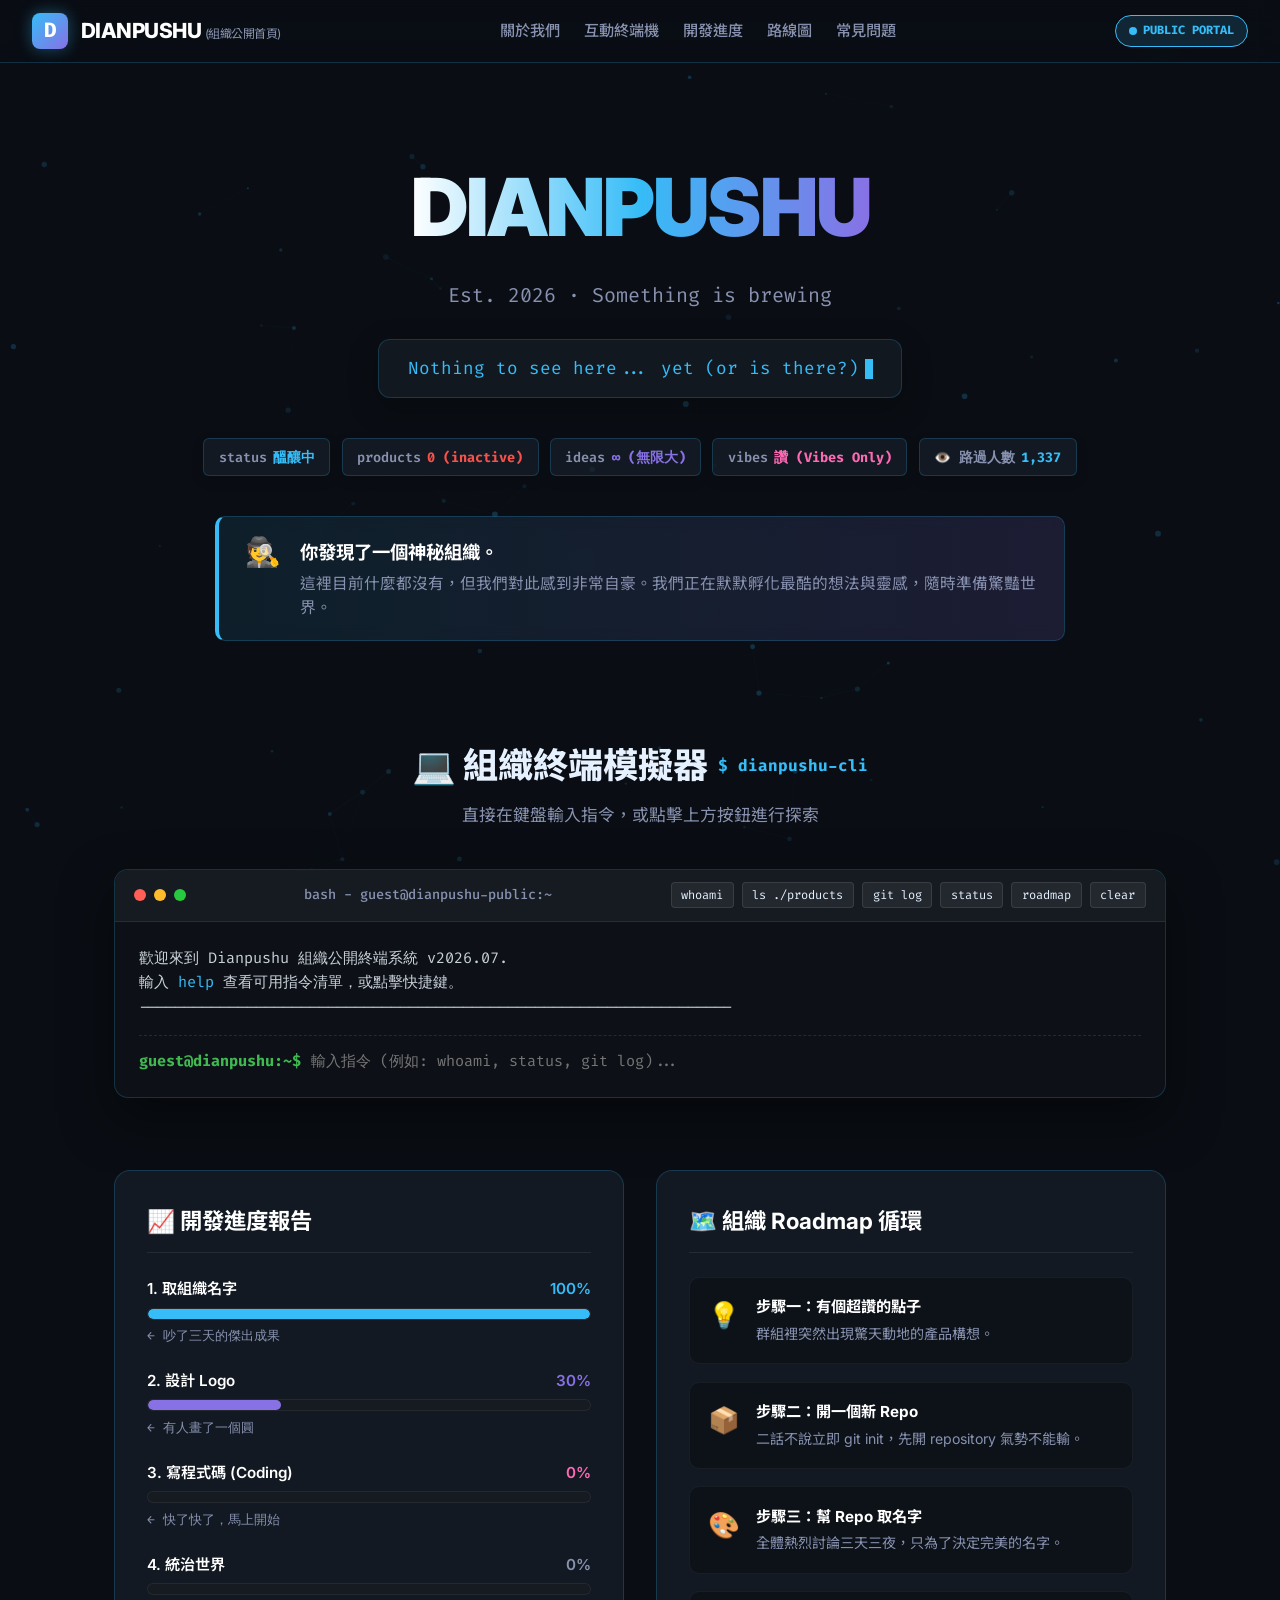
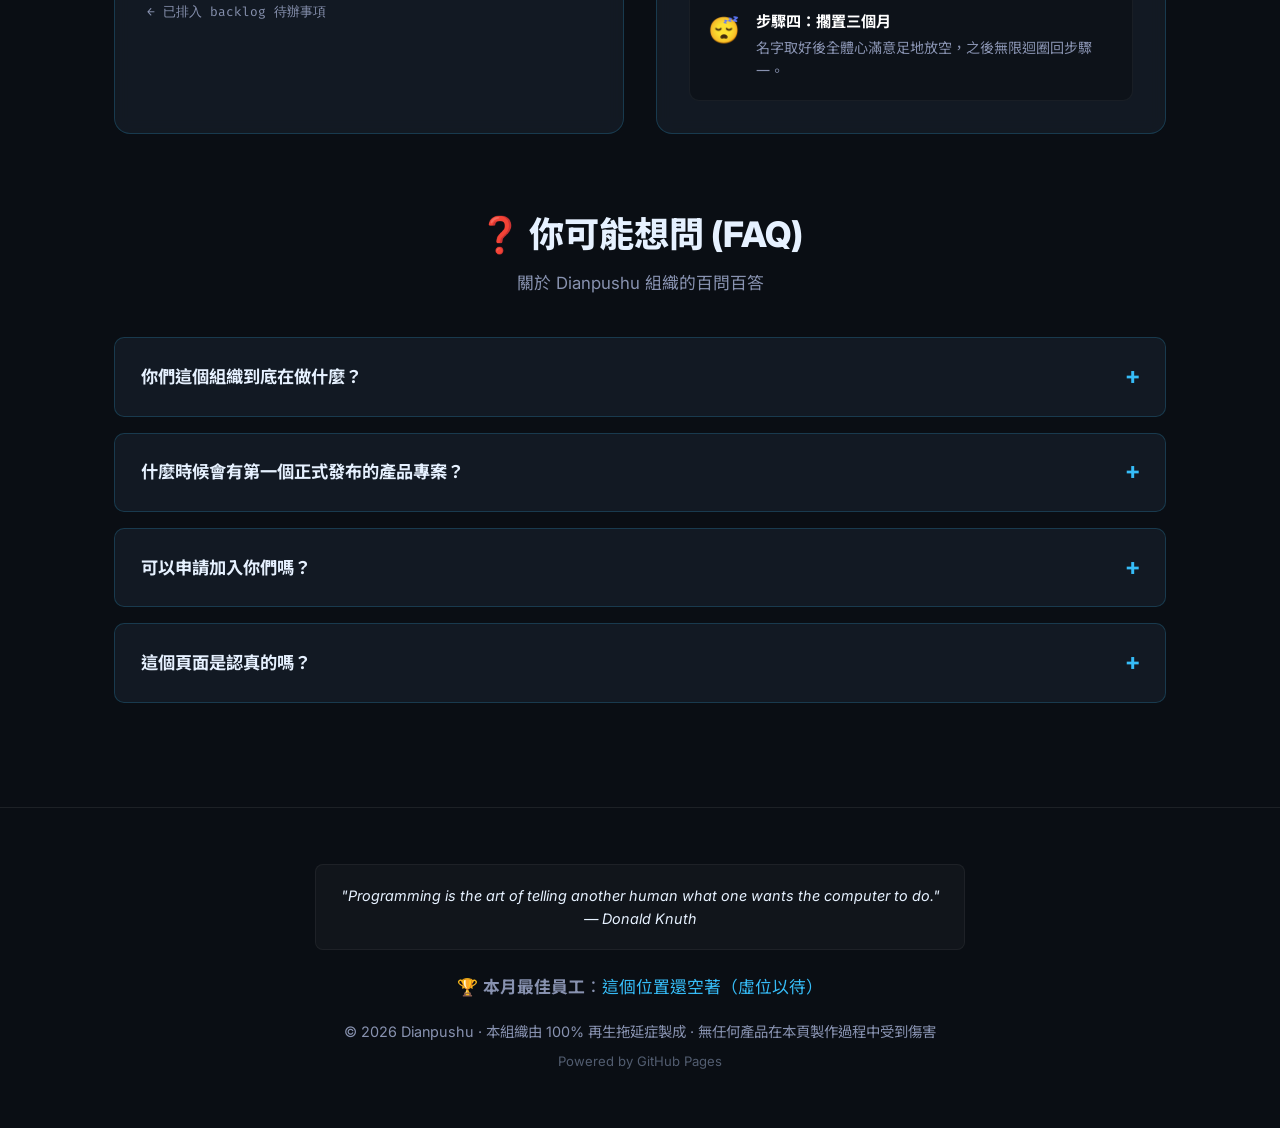
==== index.html @ e2313992 "feat: create Dianpushu organization clean public portal (Dianpushu.github.io)" ====
<!DOCTYPE html>
<html lang="zh-Hant">
<head>
  <meta charset="UTF-8">
  <meta name="viewport" content="width=device-width, initial-scale=1.0">
  <title>Dianpushu | 組織公開首頁</title>
  <link rel="preconnect" href="https://fonts.googleapis.com">
  <link rel="preconnect" href="https://fonts.gstatic.com" crossorigin>
  <link href="https://fonts.googleapis.com/css2?family=Fira+Code:wght@400;500;600;700&family=Inter:wght@300;400;600;700;800&family=Noto+Sans+TC:wght@400;500;700;900&display=swap" rel="stylesheet">
  <style>
    :root {
      --bg-primary: #0a0e14;
      --bg-secondary: #121820;
      --bg-card: rgba(22, 30, 41, 0.75);
      --bg-card-hover: rgba(30, 42, 58, 0.9);
      --border-color: rgba(54, 188, 247, 0.2);
      --border-glow: rgba(54, 188, 247, 0.6);
      --text-main: #e6f1ff;
      --text-muted: #8892b0;
      --accent-cyan: #36BCF7;
      --accent-blue: #58A6FF;
      --accent-purple: #8871e5;
      --accent-pink: #ff69b4;
      --accent-green: #3fb950;
      --accent-yellow: #d29922;
      --accent-red: #f85149;
      --font-sans: 'Inter', 'Noto Sans TC', -apple-system, BlinkMacSystemFont, sans-serif;
      --font-mono: 'Fira Code', monospace;
      --transition: all 0.3s cubic-bezier(0.4, 0, 0.2, 1);
    }

    * {
      box-sizing: border-box;
      margin: 0;
      padding: 0;
    }

    body {
      background-color: var(--bg-primary);
      color: var(--text-main);
      font-family: var(--font-sans);
      line-height: 1.6;
      overflow-x: hidden;
      min-height: 100vh;
      position: relative;
    }

    /* Background Canvas */
    #canvas-bg {
      position: fixed;
      top: 0;
      left: 0;
      width: 100vw;
      height: 100vh;
      z-index: 0;
      pointer-events: none;
      opacity: 0.35;
    }

    /* Top Bar / Navbar */
    .top-bar {
      position: sticky;
      top: 0;
      z-index: 100;
      background: rgba(10, 14, 20, 0.85);
      backdrop-filter: blur(12px);
      border-bottom: 1px solid var(--border-color);
      padding: 0.8rem 2rem;
      display: flex;
      justify-content: space-between;
      align-items: center;
      transition: var(--transition);
    }

    .brand {
      display: flex;
      align-items: center;
      gap: 0.8rem;
      font-weight: 800;
      font-size: 1.3rem;
      letter-spacing: -0.5px;
      color: #fff;
      text-decoration: none;
    }

    .brand-icon {
      width: 36px;
      height: 36px;
      background: linear-gradient(135deg, var(--accent-cyan), var(--accent-purple));
      border-radius: 8px;
      display: flex;
      align-items: center;
      justify-content: center;
      font-family: var(--font-mono);
      font-weight: 700;
      color: #fff;
      box-shadow: 0 0 15px rgba(54, 188, 247, 0.4);
      transition: var(--transition);
    }

    .nav-links {
      display: flex;
      gap: 1.5rem;
      align-items: center;
    }

    .nav-links a {
      color: var(--text-muted);
      text-decoration: none;
      font-size: 0.95rem;
      font-weight: 500;
      transition: var(--transition);
    }

    .nav-links a:hover {
      color: var(--accent-cyan);
    }

    .status-pill {
      padding: 0.35rem 0.8rem;
      border-radius: 999px;
      font-size: 0.75rem;
      font-family: var(--font-mono);
      font-weight: 700;
      background: rgba(54, 188, 247, 0.15);
      color: var(--accent-cyan);
      border: 1px solid var(--accent-cyan);
      display: flex;
      align-items: center;
      gap: 0.4rem;
    }

    .status-dot {
      width: 8px;
      height: 8px;
      background-color: var(--accent-cyan);
      border-radius: 50%;
      animation: pulse-dot 1.5s infinite;
    }

    @keyframes pulse-dot {
      0%, 100% { opacity: 1; transform: scale(1); }
      50% { opacity: 0.4; transform: scale(1.3); }
    }

    /* Main Container */
    .container {
      max-width: 1100px;
      margin: 0 auto;
      padding: 2rem 1.5rem;
      position: relative;
      z-index: 1;
    }

    /* Hero Section */
    .hero {
      text-align: center;
      padding: 3rem 1rem 2.5rem;
      position: relative;
    }

    .hero-banner-title {
      font-size: clamp(2.8rem, 7vw, 5rem);
      font-weight: 900;
      letter-spacing: -2px;
      background: linear-gradient(to right, #ffffff, var(--accent-cyan), var(--accent-purple));
      -webkit-background-clip: text;
      -webkit-text-fill-color: transparent;
      margin-bottom: 0.5rem;
      display: inline-block;
      text-transform: uppercase;
    }

    .hero-subtitle {
      font-size: 1.25rem;
      color: var(--text-muted);
      margin-bottom: 1.8rem;
      font-family: var(--font-mono);
    }

    .typing-box {
      display: inline-flex;
      align-items: center;
      background: var(--bg-secondary);
      border: 1px solid var(--border-color);
      padding: 0.9rem 1.8rem;
      border-radius: 12px;
      font-family: var(--font-mono);
      font-size: 1.1rem;
      color: var(--accent-cyan);
      margin-bottom: 2.5rem;
      box-shadow: 0 10px 30px rgba(0, 0, 0, 0.3);
      min-height: 54px;
    }

    .cursor {
      display: inline-block;
      width: 8px;
      height: 20px;
      background-color: var(--accent-cyan);
      margin-left: 6px;
      animation: blink 1s infinite;
    }

    @keyframes blink {
      0%, 49% { opacity: 1; }
      50%, 100% { opacity: 0; }
    }

    /* Badges Bar */
    .badges-bar {
      display: flex;
      flex-wrap: wrap;
      justify-content: center;
      gap: 0.7rem;
      margin-bottom: 2.5rem;
    }

    .badge {
      display: inline-flex;
      align-items: center;
      gap: 0.4rem;
      padding: 0.45rem 0.9rem;
      border-radius: 6px;
      font-family: var(--font-mono);
      font-size: 0.85rem;
      font-weight: 600;
      background: var(--bg-card);
      border: 1px solid var(--border-color);
      color: var(--text-main);
      box-shadow: 0 4px 12px rgba(0, 0, 0, 0.2);
      transition: var(--transition);
      cursor: default;
    }

    .badge:hover {
      transform: translateY(-2px);
      border-color: var(--border-glow);
    }

    .badge-label {
      color: var(--text-muted);
    }

    .badge-value {
      font-weight: 700;
    }

    .badge-blue .badge-value { color: var(--accent-cyan); }
    .badge-purple .badge-value { color: var(--accent-purple); }
    .badge-pink .badge-value { color: var(--accent-pink); }
    .badge-red .badge-value { color: var(--accent-red); }

    /* Notice Banner */
    .notice-banner {
      background: linear-gradient(90deg, rgba(54, 188, 247, 0.1), rgba(136, 113, 229, 0.15));
      border: 1px solid var(--border-color);
      border-left: 4px solid var(--accent-cyan);
      border-radius: 10px;
      padding: 1.3rem 1.6rem;
      margin: 0 auto 3.5rem;
      max-width: 850px;
      text-align: left;
      display: flex;
      align-items: flex-start;
      gap: 1.2rem;
      backdrop-filter: blur(8px);
    }

    .notice-icon {
      font-size: 1.8rem;
      line-height: 1;
    }

    /* Interactive Terminal Section */
    .terminal-section {
      margin-bottom: 4.5rem;
    }

    .terminal-container {
      background: #0d1117;
      border: 1px solid var(--border-color);
      border-radius: 14px;
      overflow: hidden;
      box-shadow: 0 20px 50px rgba(0, 0, 0, 0.5);
    }

    .terminal-header {
      background: #161b22;
      padding: 0.8rem 1.2rem;
      display: flex;
      align-items: center;
      justify-content: space-between;
      border-bottom: 1px solid rgba(255, 255, 255, 0.08);
    }

    .terminal-dots {
      display: flex;
      gap: 8px;
    }

    .dot {
      width: 12px;
      height: 12px;
      border-radius: 50%;
    }

    .dot-red { background-color: #ff5f56; }
    .dot-yellow { background-color: #ffbd2e; }
    .dot-green { background-color: #27c93f; }

    .terminal-title {
      font-family: var(--font-mono);
      font-size: 0.85rem;
      color: var(--text-muted);
      font-weight: 500;
    }

    .terminal-quick-actions {
      display: flex;
      gap: 0.5rem;
      flex-wrap: wrap;
    }

    .cmd-btn {
      background: rgba(255, 255, 255, 0.06);
      border: 1px solid rgba(255, 255, 255, 0.1);
      color: var(--text-main);
      padding: 0.25rem 0.6rem;
      border-radius: 4px;
      font-family: var(--font-mono);
      font-size: 0.75rem;
      cursor: pointer;
      transition: var(--transition);
    }

    .cmd-btn:hover {
      background: var(--accent-cyan);
      color: #000;
      border-color: var(--accent-cyan);
    }

    .terminal-body {
      padding: 1.5rem;
      font-family: var(--font-mono);
      font-size: 0.95rem;
      max-height: 420px;
      overflow-y: auto;
      color: #c9d1d9;
    }

    .terminal-output {
      margin-bottom: 1rem;
      white-space: pre-wrap;
      word-break: break-word;
    }

    .cmd-line {
      color: var(--accent-cyan);
      font-weight: 700;
      margin-top: 0.8rem;
    }

    .terminal-input-row {
      display: flex;
      align-items: center;
      gap: 0.6rem;
      margin-top: 1rem;
      padding-top: 0.8rem;
      border-top: 1px dashed rgba(255, 255, 255, 0.1);
    }

    .prompt-label {
      color: var(--accent-green);
      font-weight: 700;
      user-select: none;
    }

    #terminal-input {
      flex: 1;
      background: transparent;
      border: none;
      color: #fff;
      font-family: var(--font-mono);
      font-size: 0.95rem;
      outline: none;
    }

    /* Section Headers */
    .section-header {
      text-align: center;
      margin-bottom: 2.5rem;
    }

    .section-title {
      font-size: 2.2rem;
      font-weight: 800;
      margin-bottom: 0.5rem;
      display: flex;
      align-items: center;
      justify-content: center;
      gap: 0.6rem;
    }

    .section-desc {
      color: var(--text-muted);
      font-size: 1.05rem;
    }

    /* Progress & Roadmap Grid */
    .grid-2 {
      display: grid;
      grid-template-columns: repeat(auto-fit, minmax(420px, 1fr));
      gap: 2rem;
      margin-bottom: 4.5rem;
    }

    .card-box {
      background: var(--bg-card);
      border: 1px solid var(--border-color);
      border-radius: 16px;
      padding: 2rem;
      display: flex;
      flex-direction: column;
      backdrop-filter: blur(8px);
      transition: var(--transition);
    }

    .card-box:hover {
      border-color: var(--border-glow);
      box-shadow: 0 10px 30px rgba(0, 0, 0, 0.3);
    }

    .card-title {
      font-size: 1.4rem;
      font-weight: 700;
      margin-bottom: 1.5rem;
      display: flex;
      align-items: center;
      gap: 0.6rem;
      border-bottom: 1px solid rgba(255, 255, 255, 0.08);
      padding-bottom: 0.8rem;
      color: #fff;
    }

    /* Progress Bars */
    .progress-list {
      display: flex;
      flex-direction: column;
      gap: 1.4rem;
    }

    .progress-item {
      display: flex;
      flex-direction: column;
      gap: 0.4rem;
    }

    .progress-header {
      display: flex;
      justify-content: space-between;
      align-items: center;
      font-size: 0.95rem;
      font-weight: 600;
    }

    .progress-note {
      font-size: 0.8rem;
      color: var(--text-muted);
      font-family: var(--font-mono);
    }

    .progress-track {
      width: 100%;
      height: 12px;
      background: #161b22;
      border-radius: 6px;
      overflow: hidden;
      border: 1px solid rgba(255, 255, 255, 0.06);
    }

    .progress-fill {
      height: 100%;
      border-radius: 6px;
      transition: width 1s ease;
    }

    /* Flow Step (Roadmap) */
    .flow-list {
      display: flex;
      flex-direction: column;
      gap: 1.1rem;
    }

    .flow-step {
      display: flex;
      align-items: flex-start;
      gap: 1rem;
      background: rgba(0, 0, 0, 0.25);
      padding: 1.1rem;
      border-radius: 10px;
      border: 1px solid rgba(255, 255, 255, 0.05);
      transition: var(--transition);
    }

    .flow-step:hover {
      border-color: var(--border-glow);
      transform: translateX(6px);
    }

    .step-icon {
      font-size: 1.6rem;
      flex-shrink: 0;
    }

    .step-text {
      font-size: 0.95rem;
    }

    .step-title {
      font-weight: 700;
      color: #fff;
      margin-bottom: 0.2rem;
    }

    .step-desc {
      color: var(--text-muted);
      font-size: 0.88rem;
    }

    /* FAQ Drawer */
    .faq-container {
      display: flex;
      flex-direction: column;
      gap: 1rem;
      margin-bottom: 4.5rem;
    }

    details.faq-item {
      background: var(--bg-card);
      border: 1px solid var(--border-color);
      border-radius: 10px;
      overflow: hidden;
      transition: var(--transition);
    }

    details.faq-item[open] {
      border-color: var(--border-glow);
    }

    summary.faq-question {
      padding: 1.3rem 1.6rem;
      font-weight: 700;
      font-size: 1.08rem;
      cursor: pointer;
      display: flex;
      justify-content: space-between;
      align-items: center;
      list-style: none;
      user-select: none;
    }

    summary.faq-question::-webkit-details-marker {
      display: none;
    }

    summary.faq-question::after {
      content: '+';
      font-family: var(--font-mono);
      font-size: 1.4rem;
      color: var(--accent-cyan);
      transition: var(--transition);
    }

    details[open] summary.faq-question::after {
      content: '−';
      transform: rotate(180deg);
    }

    .faq-answer {
      padding: 0 1.6rem 1.3rem;
      color: var(--text-muted);
      font-size: 0.98rem;
      border-top: 1px solid rgba(255, 255, 255, 0.05);
      padding-top: 1.1rem;
    }

    /* Footer */
    footer {
      text-align: center;
      padding: 3.5rem 1.5rem;
      border-top: 1px solid rgba(255, 255, 255, 0.08);
      color: var(--text-muted);
      font-size: 0.9rem;
    }

    .footer-quote {
      font-style: italic;
      color: var(--text-main);
      margin-bottom: 1.5rem;
      max-width: 650px;
      margin-left: auto;
      margin-right: auto;
      background: rgba(255, 255, 255, 0.03);
      padding: 1.2rem;
      border-radius: 8px;
      border: 1px solid rgba(255, 255, 255, 0.05);
    }

    .text-cyan { color: var(--accent-cyan); }
    .text-purple { color: var(--accent-purple); }
    .text-pink { color: var(--accent-pink); }
    .text-green { color: var(--accent-green); }

    /* Responsive */
    @media (max-width: 768px) {
      .top-bar { padding: 0.8rem 1rem; }
      .nav-links { display: none; }
      .hero-banner-title { font-size: 2.5rem; }
      .grid-2 { grid-template-columns: 1fr; }
    }
  </style>
</head>
<body>

  <canvas id="canvas-bg"></canvas>

  <!-- Top Bar -->
  <nav class="top-bar">
    <a href="#" class="brand">
      <div class="brand-icon">D</div>
      <span>DIANPUSHU <small style="font-size:0.75rem; color:var(--text-muted); font-weight:400;">(組織公開首頁)</small></span>
    </a>
    <div class="nav-links">
      <a href="#whoami">關於我們</a>
      <a href="#terminal">互動終端機</a>
      <a href="#progress">開發進度</a>
      <a href="#roadmap">路線圖</a>
      <a href="#faq">常見問題</a>
    </div>
    <div class="status-pill">
      <span class="status-dot"></span>
      <span>PUBLIC PORTAL</span>
    </div>
  </nav>

  <!-- Main Content -->
  <main class="container">

    <!-- Hero Section -->
    <section class="hero" id="whoami">
      <h1 class="hero-banner-title">DIANPUSHU</h1>
      <p class="hero-subtitle">Est. 2026 · Something is brewing</p>
      
      <div class="typing-box">
        <span id="typing-text"></span><span class="cursor"></span>
      </div>

      <!-- Badges Bar -->
      <div class="badges-bar">
        <div class="badge badge-blue">
          <span class="badge-label">status</span>
          <span class="badge-value">醞釀中</span>
        </div>
        <div class="badge badge-red">
          <span class="badge-label">products</span>
          <span class="badge-value">0 (inactive)</span>
        </div>
        <div class="badge badge-purple">
          <span class="badge-label">ideas</span>
          <span class="badge-value">∞ (無限大)</span>
        </div>
        <div class="badge badge-pink">
          <span class="badge-label">vibes</span>
          <span class="badge-value">讚 (Vibes Only)</span>
        </div>
        <div class="badge badge-blue" id="visitor-badge" style="cursor: pointer;" title="點擊為本頁增加熱度！">
          <span class="badge-label">👁️ 路過人數</span>
          <span class="badge-value" id="visitor-count">1,337</span>
        </div>
      </div>

      <!-- Notice Banner -->
      <div class="notice-banner">
        <div class="notice-icon">🕵️</div>
        <div>
          <strong style="color: #fff; font-size: 1.15rem; display: block; margin-bottom: 0.3rem;">你發現了一個神秘組織。</strong>
          <p style="color: var(--text-muted); font-size: 0.98rem; line-height: 1.5;">這裡目前什麼都沒有，但我們對此感到非常自豪。我們正在默默孵化最酷的想法與靈感，隨時準備驚豔世界。</p>
        </div>
      </div>
    </section>

    <!-- Interactive Terminal Section -->
    <section class="terminal-section" id="terminal">
      <div class="section-header">
        <h2 class="section-title">💻 組織終端模擬器 <span style="font-size:1rem; font-family:var(--font-mono); color:var(--accent-cyan);">$ dianpushu-cli</span></h2>
        <p class="section-desc">直接在鍵盤輸入指令，或點擊上方按鈕進行探索</p>
      </div>

      <div class="terminal-container">
        <div class="terminal-header">
          <div class="terminal-dots">
            <span class="dot dot-red"></span>
            <span class="dot dot-yellow"></span>
            <span class="dot dot-green"></span>
          </div>
          <div class="terminal-title">bash - guest@dianpushu-public:~</div>
          <div class="terminal-quick-actions">
            <button class="cmd-btn" onclick="runCommand('whoami')">whoami</button>
            <button class="cmd-btn" onclick="runCommand('ls -l ./products')">ls ./products</button>
            <button class="cmd-btn" onclick="runCommand('git log --oneline')">git log</button>
            <button class="cmd-btn" onclick="runCommand('status')">status</button>
            <button class="cmd-btn" onclick="runCommand('roadmap')">roadmap</button>
            <button class="cmd-btn" onclick="runCommand('clear')">clear</button>
          </div>
        </div>

        <div class="terminal-body" id="terminal-body">
          <div class="terminal-output">歡迎來到 Dianpushu 組織公開終端系統 v2026.07.
輸入 <span class="text-cyan">help</span> 查看可用指令清單，或點擊快捷鍵。
------------------------------------------------------------------</div>
          <div id="terminal-history"></div>
          <div class="terminal-input-row">
            <span class="prompt-label">guest@dianpushu:~$</span>
            <input type="text" id="terminal-input" placeholder="輸入指令 (例如: whoami, status, git log)..." autocomplete="off" spellcheck="false" />
          </div>
        </div>
      </div>
    </section>

    <!-- Progress & Roadmap Grid -->
    <section id="progress">
      <div class="grid-2">
        <!-- Progress Box -->
        <div class="card-box">
          <h3 class="card-title">📈 開發進度報告</h3>
          <div class="progress-list">
            <div class="progress-item">
              <div class="progress-header">
                <span style="color:#fff;">1. 取組織名字</span>
                <span class="text-cyan">100%</span>
              </div>
              <div class="progress-track">
                <div class="progress-fill" style="width: 100%; background: var(--accent-cyan);"></div>
              </div>
              <div class="progress-note">← 吵了三天的傑出成果</div>
            </div>

            <div class="progress-item">
              <div class="progress-header">
                <span style="color:#fff;">2. 設計 Logo</span>
                <span class="text-purple">30%</span>
              </div>
              <div class="progress-track">
                <div class="progress-fill" style="width: 30%; background: var(--accent-purple);"></div>
              </div>
              <div class="progress-note">← 有人畫了一個圓</div>
            </div>

            <div class="progress-item">
              <div class="progress-header">
                <span style="color:#fff;">3. 寫程式碼 (Coding)</span>
                <span class="text-pink">0%</span>
              </div>
              <div class="progress-track">
                <div class="progress-fill" style="width: 0%; background: var(--accent-pink);"></div>
              </div>
              <div class="progress-note">← 快了快了，馬上開始</div>
            </div>

            <div class="progress-item">
              <div class="progress-header">
                <span style="color:#fff;">4. 統治世界</span>
                <span style="color:var(--text-muted);">0%</span>
              </div>
              <div class="progress-track">
                <div class="progress-fill" style="width: 0%; background: var(--text-muted);"></div>
              </div>
              <div class="progress-note">← 已排入 backlog 待辦事項</div>
            </div>
          </div>
        </div>

        <!-- Roadmap Box -->
        <div class="card-box" id="roadmap">
          <h3 class="card-title">🗺️ 組織 Roadmap 循環</h3>
          <div class="flow-list">
            <div class="flow-step">
              <div class="step-icon">💡</div>
              <div class="step-text">
                <div class="step-title">步驟一：有個超讚的點子</div>
                <div class="step-desc">群組裡突然出現驚天動地的產品構想。</div>
              </div>
            </div>
            <div class="flow-step">
              <div class="step-icon">📦</div>
              <div class="step-text">
                <div class="step-title">步驟二：開一個新 Repo</div>
                <div class="step-desc">二話不說立即 git init，先開 repository 氣勢不能輸。</div>
              </div>
            </div>
            <div class="flow-step">
              <div class="step-icon">🎨</div>
              <div class="step-text">
                <div class="step-title">步驟三：幫 Repo 取名字</div>
                <div class="step-desc">全體熱烈討論三天三夜，只為了決定完美的名字。</div>
              </div>
            </div>
            <div class="flow-step">
              <div class="step-icon">😴</div>
              <div class="step-text">
                <div class="step-title">步驟四：擱置三個月</div>
                <div class="step-desc">名字取好後全體心滿意足地放空，之後無限迴圈回步驟一。</div>
              </div>
            </div>
          </div>
        </div>
      </div>
    </section>

    <!-- FAQ Section -->
    <section class="terminal-section" id="faq">
      <div class="section-header">
        <h2 class="section-title">❓ 你可能想問 (FAQ)</h2>
        <p class="section-desc">關於 Dianpushu 組織的百問百答</p>
      </div>

      <div class="faq-container">
        <details class="faq-item">
          <summary class="faq-question">你們這個組織到底在做什麼？</summary>
          <div class="faq-answer">好問題。其實我們自己也很想知道。目前我們正專注於把極具潛力的創意無限期保存在構想階段。</div>
        </details>
        <details class="faq-item">
          <summary class="faq-question">什麼時候會有第一個正式發布的產品專案？</summary>
          <div class="faq-answer">Soon™ (此商標不構成任何具體時程承諾，請依實際釋出狀況為準)。</div>
        </details>
        <details class="faq-item">
          <summary class="faq-question">可以申請加入你們嗎？</summary>
          <div class="faq-answer">我們完全感受得到你的誠意與熱情！等我們想起來我們要幹嘛、並且寫好專案架構之後，就隨時輪到你了。</div>
        </details>
        <details class="faq-item">
          <summary class="faq-question">這個頁面是認真的嗎？</summary>
          <div class="faq-answer">我們對於「不認真」及「幽默感」這兩件事，抱持著絕對 100% 認真且專業的態度。</div>
        </details>
      </div>
    </section>

  </main>

  <!-- Footer -->
  <footer>
    <div class="footer-quote" id="dev-quote">
      "Programming is the art of telling another human what one wants the computer to do." — Donald Knuth
    </div>
    <div style="margin-bottom: 1.2rem; font-size: 1.05rem;">
      🏆 <strong>本月最佳員工</strong>：<span class="text-cyan">這個位置還空著（虛位以待）</span>
    </div>
    <p>© 2026 Dianpushu · 本組織由 100% 再生拖延症製成 · 無任何產品在本頁製作過程中受到傷害</p>
    <p style="margin-top:0.5rem; font-size:0.82rem; color: #525d70;">Powered by GitHub Pages</p>
  </footer>

  <script>
    /* =========================================================
       DYNAMIC BACKGROUND CANVAS PARTICLES
    ========================================================= */
    const canvas = document.getElementById('canvas-bg');
    const ctx = canvas.getContext('2d');
    let width = canvas.width = window.innerWidth;
    let height = canvas.height = window.innerHeight;
    let particles = [];

    window.addEventListener('resize', () => {
      width = canvas.width = window.innerWidth;
      height = canvas.height = window.innerHeight;
      initParticles();
    });

    class Particle {
      constructor() {
        this.reset();
      }
      reset() {
        this.x = Math.random() * width;
        this.y = Math.random() * height;
        this.size = Math.random() * 2 + 1;
        this.speedX = (Math.random() - 0.5) * 0.5;
        this.speedY = (Math.random() - 0.5) * 0.5;
        this.alpha = Math.random() * 0.5 + 0.2;
      }
      update() {
        this.x += this.speedX;
        this.y += this.speedY;
        if (this.x < 0 || this.x > width || this.y < 0 || this.y > height) {
          this.reset();
        }
      }
      draw() {
        ctx.fillStyle = `rgba(54, 188, 247, ${this.alpha})`;
        ctx.beginPath();
        ctx.arc(this.x, this.y, this.size, 0, Math.PI * 2);
        ctx.fill();
      }
    }

    function initParticles() {
      particles = [];
      const count = Math.min(Math.floor((width * height) / 13000), 75);
      for (let i = 0; i < count; i++) {
        particles.push(new Particle());
      }
    }

    function animateParticles() {
      ctx.clearRect(0, 0, width, height);
      
      for (let i = 0; i < particles.length; i++) {
        particles[i].update();
        particles[i].draw();
        for (let j = i + 1; j < particles.length; j++) {
          const dx = particles[i].x - particles[j].x;
          const dy = particles[i].y - particles[j].y;
          const dist = Math.sqrt(dx * dx + dy * dy);
          if (dist < 120) {
            ctx.strokeStyle = `rgba(54, 188, 247, ${0.12 * (1 - dist/120)})`;
            ctx.lineWidth = 1;
            ctx.beginPath();
            ctx.moveTo(particles[i].x, particles[i].y);
            ctx.lineTo(particles[j].x, particles[j].y);
            ctx.stroke();
          }
        }
      }
      requestAnimationFrame(animateParticles);
    }
    initParticles();
    animateParticles();

    /* =========================================================
       TYPING EFFECT IN HERO SECTION
    ========================================================= */
    const typingTexts = [
      "Nothing to see here... yet (or is there?)",
      "Powered by friendship, caffeine & 100% procrastination.",
      "Shipping great products since... TBD.",
      "404: Introduction not found... but vibes are 200 OK!"
    ];

    let textIdx = 0;
    let charIdx = 0;
    let isDeleting = false;
    const typingEl = document.getElementById('typing-text');

    function typeLoop() {
      const fullText = typingTexts[textIdx % typingTexts.length];

      if (isDeleting) {
        typingEl.textContent = fullText.substring(0, charIdx - 1);
        charIdx--;
      } else {
        typingEl.textContent = fullText.substring(0, charIdx + 1);
        charIdx++;
      }

      let typeSpeed = isDeleting ? 35 : 70;

      if (!isDeleting && charIdx === fullText.length) {
        typeSpeed = 2200;
        isDeleting = true;
      } else if (isDeleting && charIdx === 0) {
        isDeleting = false;
        textIdx++;
        typeSpeed = 400;
      }

      setTimeout(typeLoop, typeSpeed);
    }
    typeLoop();

    /* =========================================================
       INTERACTIVE TERMINAL SYSTEM
    ========================================================= */
    const terminalInput = document.getElementById('terminal-input');
    const terminalHistory = document.getElementById('terminal-history');
    const terminalBody = document.getElementById('terminal-body');

    function appendTerminalOutput(text, isCmd = false) {
      const div = document.createElement('div');
      if (isCmd) {
        div.className = 'cmd-line';
        div.textContent = `guest@dianpushu:~$ ${text}`;
      } else {
        div.className = 'terminal-output';
        div.innerHTML = text;
      }
      terminalHistory.appendChild(div);
      terminalBody.scrollTop = terminalBody.scrollHeight;
    }

    function runCommand(cmdStr) {
      const raw = cmdStr.trim();
      const cmd = raw.toLowerCase();
      appendTerminalOutput(raw, true);

      if (cmd === 'help') {
        appendTerminalOutput(`可用指令清單 (Dianpushu CLI v1.0):
  <span class="text-cyan">whoami</span>          - 查詢我們是誰與組織宗旨
  <span class="text-cyan">ls ./products</span>   - 檢查組織目前有哪些公開產品
  <span class="text-cyan">git log</span>         - 查看組織最近的開發或裝潢紀錄
  <span class="text-cyan">status</span>          - 顯示目前各項任務的真實進度表
  <span class="text-cyan">roadmap</span>         - 顯示組織的 Roadmap 循環步驟
  <span class="text-cyan">clear</span>           - 清空終端機畫面`);
      } else if (cmd === 'whoami') {
        appendTerminalOutput(`一群朋友。具體要幹嘛還在想。
表面上看是在認真醞釀大招，實際上也是在認真醞釀大招。`);
      } else if (cmd === 'ls ./products' || cmd === 'ls -l ./products' || cmd === 'ls products') {
        appendTerminalOutput(`ls: cannot access './products': No such file or directory
<span class="text-purple">提示：產品仍在醞釀階段，敬請期待未來發布！</span>`);
      } else if (cmd === 'ls ./secrets' || cmd === 'cd private' || cmd === 'ls -a') {
        appendTerminalOutput(`<span class="text-pink">[Access Denied] 隱私保護警告：內部機密與專案庫（Private Repo）僅限組織正式授權成員存取！</span>`);
      } else if (cmd === 'git log' || cmd.startsWith('git log')) {
        appendTerminalOutput(`<span class="text-cyan">ea85b1b</span> (HEAD -> main) feat: 打造組織公開互動首頁
<span class="text-cyan">a1b2c3d</span> init: 先開個組織，氣勢絕不能輸`);
      } else if (cmd === 'status') {
        appendTerminalOutput(`Dianpushu 開發進度報告：
------------------------------------------------------------
取組織名字     ▓▓▓▓▓▓▓▓▓▓ 100%   ← 吵了三天的傑作
設計 Logo      ▓▓▓░░░░░░░  30%   ← 有人畫了一個圓
寫程式碼       ░░░░░░░░░░   0%   ← 快了快了，馬上開始
統治世界       ░░░░░░░░░░   0%   ← 已排入下季度 Backlog`);
      } else if (cmd === 'roadmap') {
        appendTerminalOutput(`Roadmap 循環步驟：
1. 💡 有個超讚的點子
2. 📦 開一個新 Repo (git init)
3. 🎨 幫 Repo 取名字 (討論三天三夜)
4. 😴 擱置三個月 (無限迴圈回到步驟 1)`);
      } else if (cmd === 'clear' || cmd === 'cls') {
        terminalHistory.innerHTML = '';
      } else if (cmd === '') {
        // do nothing
      } else {
        appendTerminalOutput(`找不到指令: '${raw}'。請嘗試輸入 <span class="text-cyan">help</span> 獲取可用指令。`);
      }
      terminalInput.value = '';
    }

    terminalInput.addEventListener('keydown', (e) => {
      if (e.key === 'Enter') {
        runCommand(terminalInput.value);
      }
    });

    /* =========================================================
       VISITOR COUNTER BOOSTER
    ========================================================= */
    let countVal = 1337;
    const countEl = document.getElementById('visitor-count');
    const badgeEl = document.getElementById('visitor-badge');

    badgeEl.addEventListener('click', () => {
      countVal++;
      countEl.textContent = countVal.toLocaleString();
      badgeEl.style.transform = 'scale(1.15)';
      setTimeout(() => { badgeEl.style.transform = ''; }, 200);
    });

    /* Random Developer Quotes in Footer */
    const quotes = [
      '"First, solve the problem. Then, write the code." — John Johnson',
      '"Simplicity is the soul of efficiency." — Austin Freeman',
      '"Make it work, make it right, make it fast." — Kent Beck',
      '"Code is like humor. When you have to explain it, it’s bad." — Cory House'
    ];
    setInterval(() => {
      const q = quotes[Math.floor(Math.random() * quotes.length)];
      document.getElementById('dev-quote').textContent = q;
    }, 8000);
  </script>
</body>
</html>
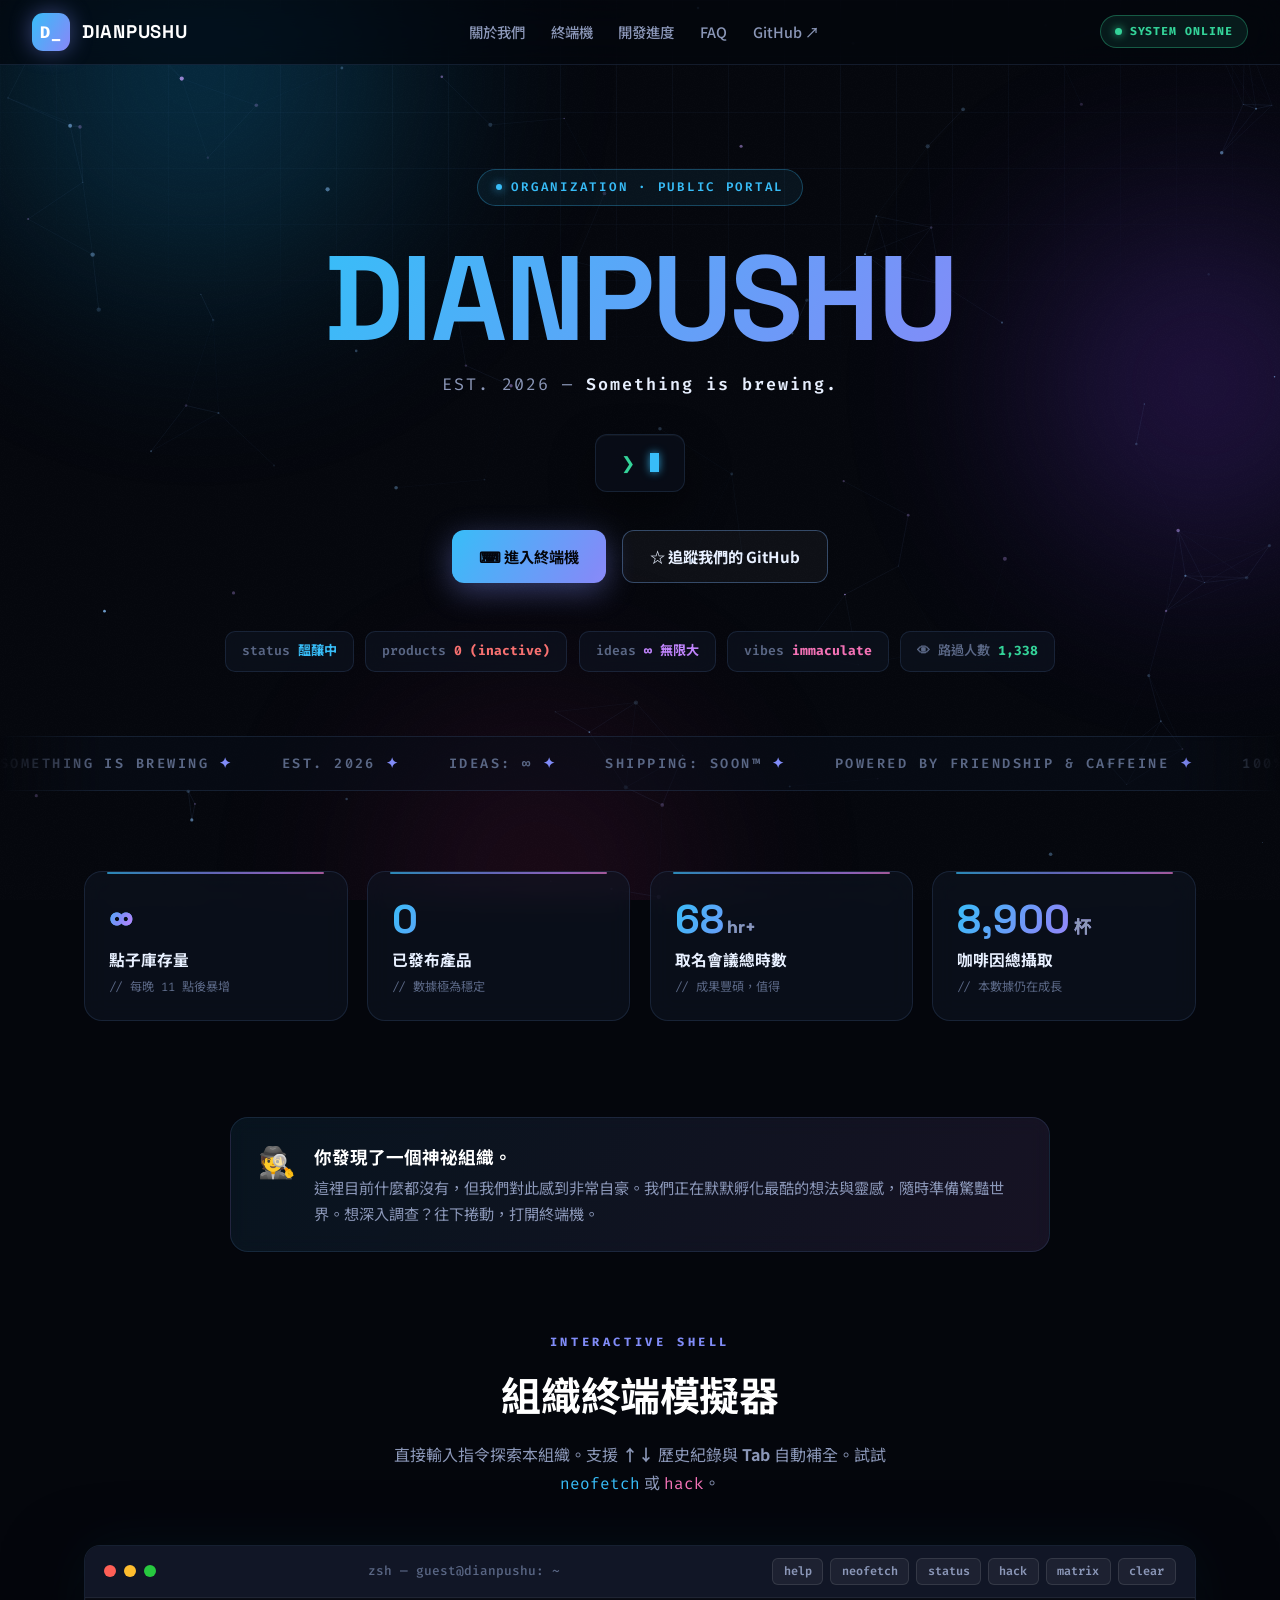
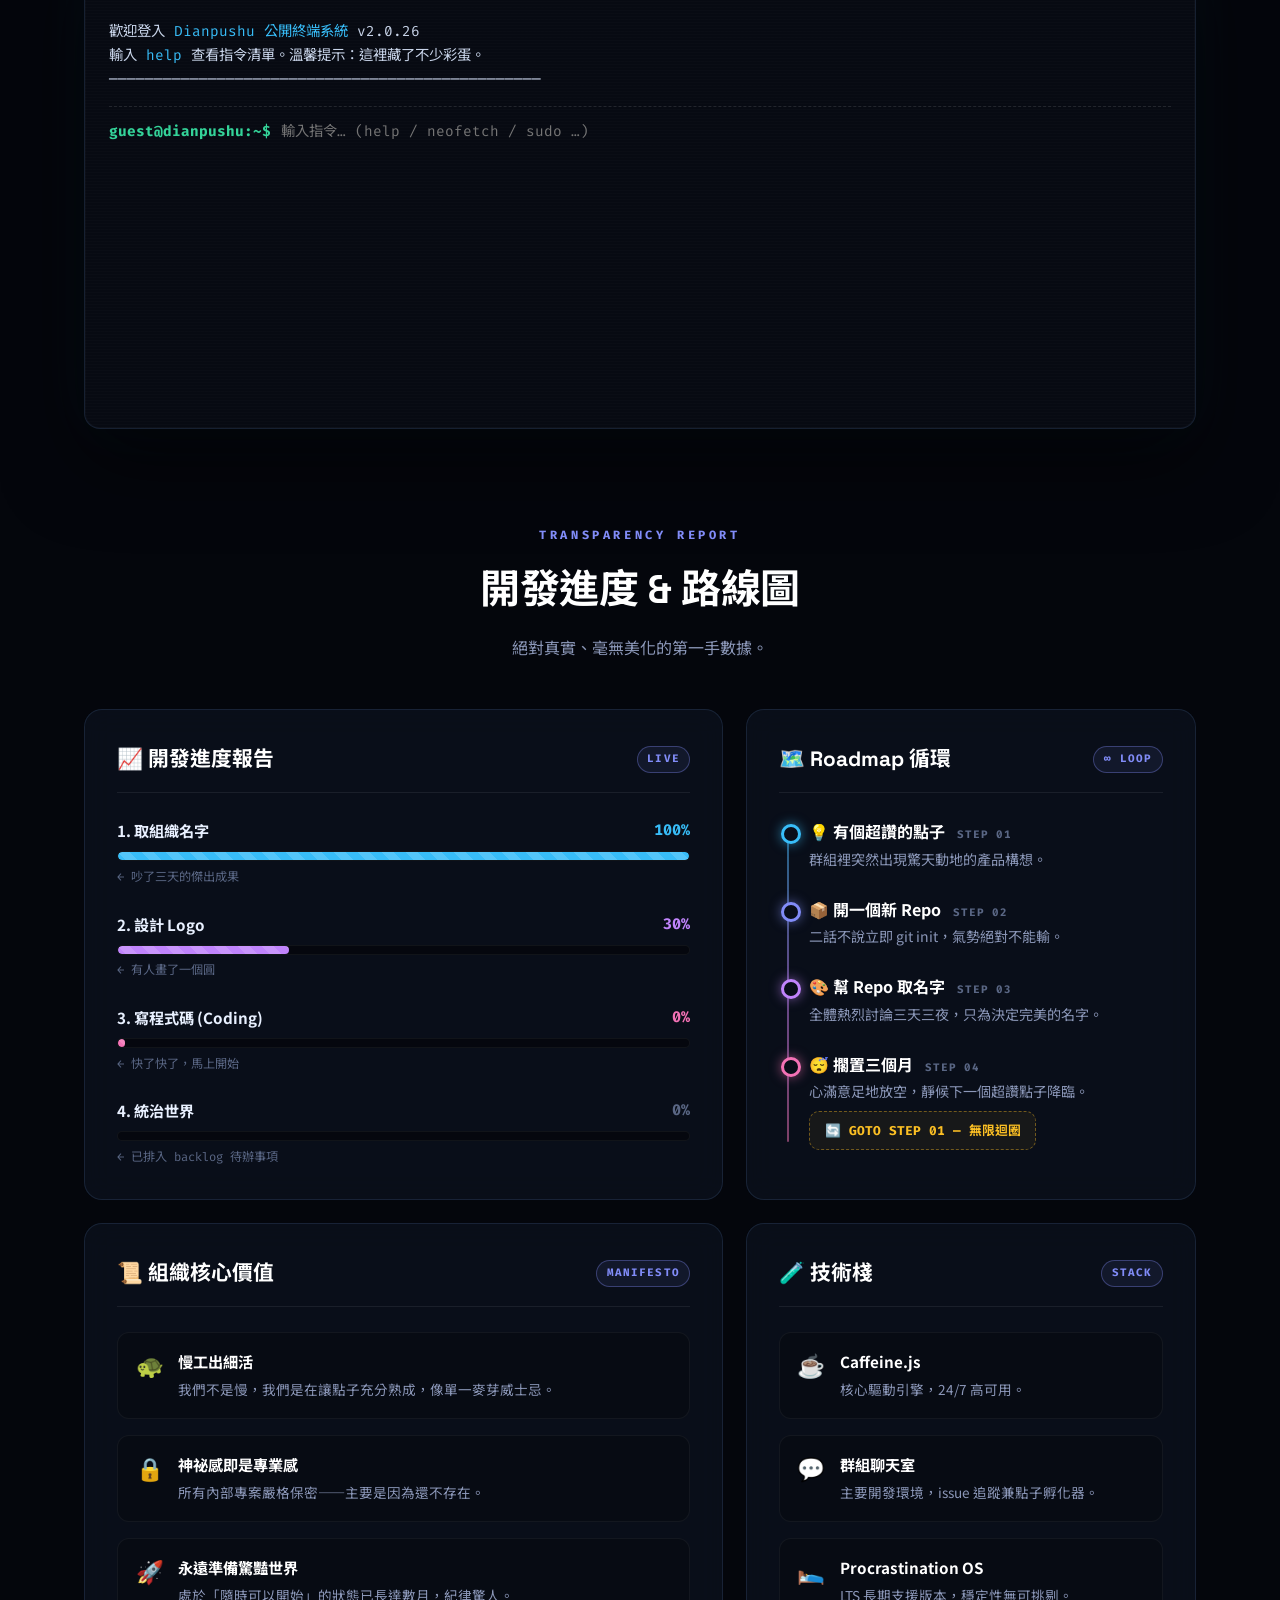
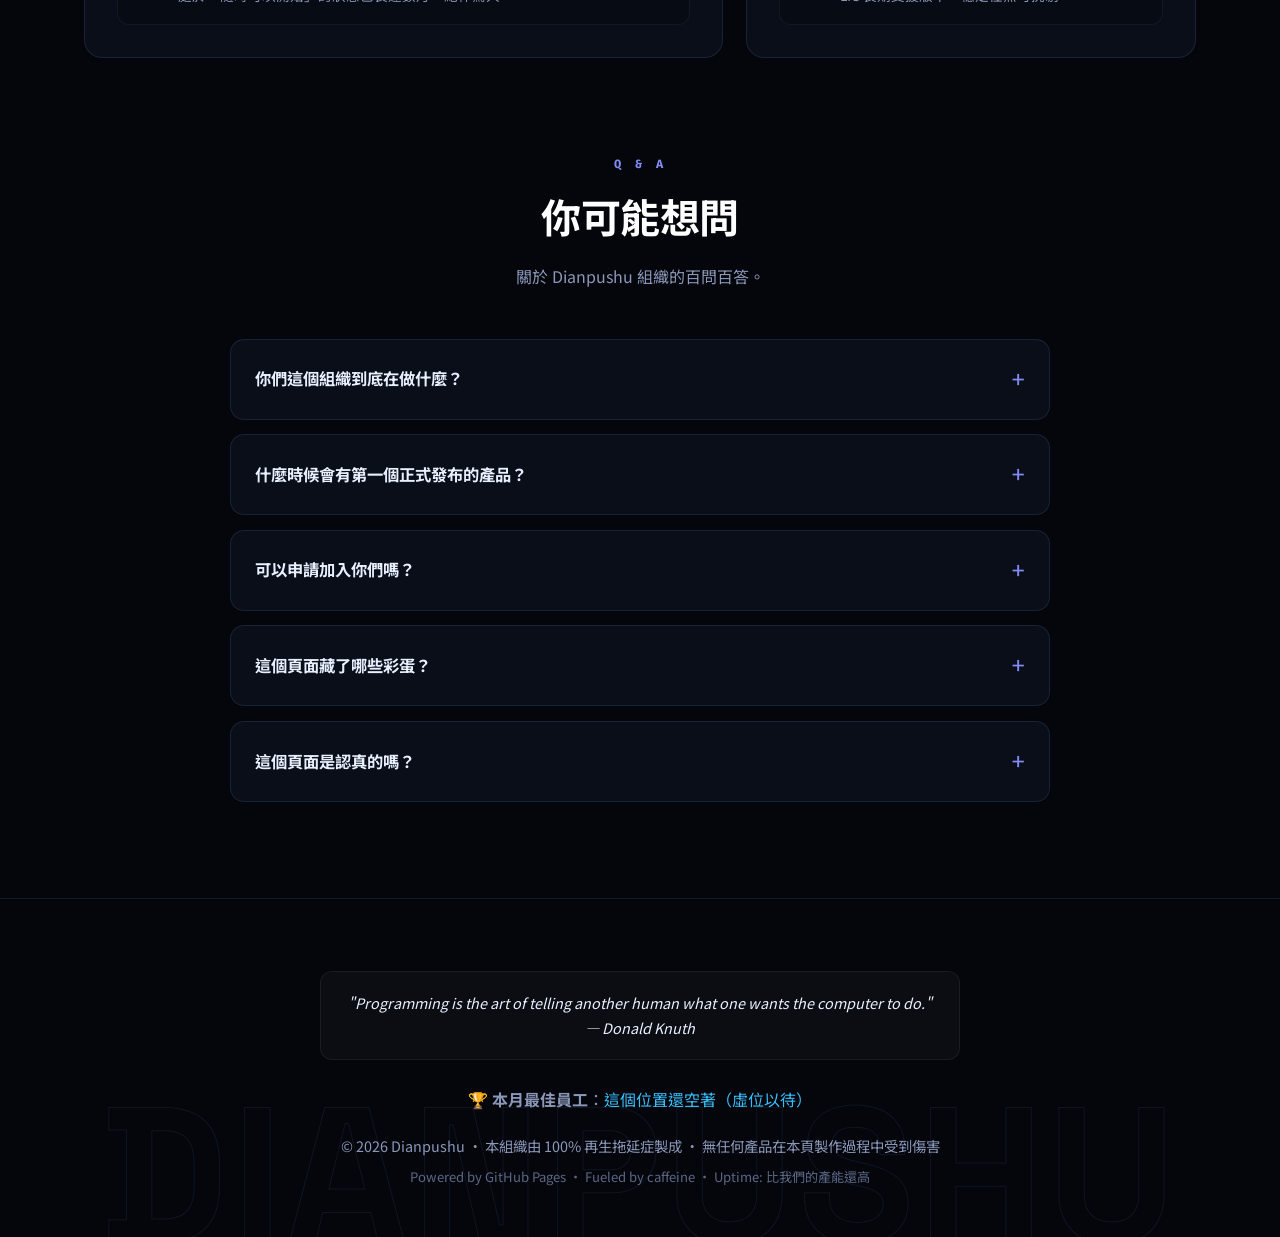
==== commit 278a6f08: "feat: 首頁 v2.0 全面改造，視覺質感與互動性大升級 - 新增終端機風格開機動畫（boot sequence） - 多層次背景：極光色塊、滑鼠互動星空粒子、流星、網格與噪點 - Glitch " ====
--- a/index.html
+++ b/index.html
@@ -3,1077 +3,1541 @@
 <head>
   <meta charset="UTF-8">
   <meta name="viewport" content="width=device-width, initial-scale=1.0">
-  <title>Dianpushu | 組織公開首頁</title>
+  <meta name="description" content="Dianpushu 組織公開首頁 — Something is brewing.">
+  <meta name="theme-color" content="#05070d">
+  <title>DIANPUSHU — Something is Brewing</title>
   <link rel="preconnect" href="https://fonts.googleapis.com">
   <link rel="preconnect" href="https://fonts.gstatic.com" crossorigin>
-  <link href="https://fonts.googleapis.com/css2?family=Fira+Code:wght@400;500;600;700&family=Inter:wght@300;400;600;700;800&family=Noto+Sans+TC:wght@400;500;700;900&display=swap" rel="stylesheet">
+  <link href="https://fonts.googleapis.com/css2?family=Fira+Code:wght@400;500;600;700&family=Space+Grotesk:wght@400;500;600;700&family=Noto+Sans+TC:wght@400;500;700;900&display=swap" rel="stylesheet">
   <style>
+    /* ============================================================
+       DESIGN TOKENS
+    ============================================================ */
     :root {
-      --bg-primary: #0a0e14;
-      --bg-secondary: #121820;
-      --bg-card: rgba(22, 30, 41, 0.75);
-      --bg-card-hover: rgba(30, 42, 58, 0.9);
-      --border-color: rgba(54, 188, 247, 0.2);
-      --border-glow: rgba(54, 188, 247, 0.6);
-      --text-main: #e6f1ff;
-      --text-muted: #8892b0;
-      --accent-cyan: #36BCF7;
-      --accent-blue: #58A6FF;
-      --accent-purple: #8871e5;
-      --accent-pink: #ff69b4;
-      --accent-green: #3fb950;
-      --accent-yellow: #d29922;
-      --accent-red: #f85149;
-      --font-sans: 'Inter', 'Noto Sans TC', -apple-system, BlinkMacSystemFont, sans-serif;
-      --font-mono: 'Fira Code', monospace;
-      --transition: all 0.3s cubic-bezier(0.4, 0, 0.2, 1);
-    }
-
-    * {
-      box-sizing: border-box;
-      margin: 0;
-      padding: 0;
-    }
+      --bg-0: #04060c;
+      --bg-1: #090e1a;
+      --bg-2: #0d1424;
+      --card: rgba(15, 22, 38, 0.55);
+      --card-solid: #0d1424;
+      --line: rgba(125, 180, 255, 0.13);
+      --line-strong: rgba(125, 180, 255, 0.35);
+      --text: #e8f0ff;
+      --text-dim: #8b97b8;
+      --text-faint: #5a6785;
+      --cyan: #38bdf8;
+      --indigo: #818cf8;
+      --violet: #c084fc;
+      --pink: #f472b6;
+      --green: #34d399;
+      --amber: #fbbf24;
+      --red: #f87171;
+      --grad: linear-gradient(120deg, #38bdf8 0%, #818cf8 45%, #c084fc 80%, #f472b6 110%);
+      --sans: 'Noto Sans TC', 'Space Grotesk', -apple-system, BlinkMacSystemFont, sans-serif;
+      --display: 'Space Grotesk', 'Noto Sans TC', sans-serif;
+      --mono: 'Fira Code', 'Noto Sans TC', monospace;
+      --ease: cubic-bezier(0.22, 1, 0.36, 1);
+      --radius: 18px;
+    }
+
+    * { box-sizing: border-box; margin: 0; padding: 0; }
+
+    ::selection { background: rgba(129, 140, 248, 0.45); color: #fff; }
+
+    html { scroll-behavior: smooth; }
 
     body {
-      background-color: var(--bg-primary);
-      color: var(--text-main);
-      font-family: var(--font-sans);
-      line-height: 1.6;
+      background: var(--bg-0);
+      color: var(--text);
+      font-family: var(--sans);
+      line-height: 1.7;
       overflow-x: hidden;
       min-height: 100vh;
+    }
+
+    /* Custom scrollbar */
+    ::-webkit-scrollbar { width: 10px; height: 10px; }
+    ::-webkit-scrollbar-track { background: var(--bg-0); }
+    ::-webkit-scrollbar-thumb {
+      background: linear-gradient(180deg, #1e2c4a, #16203a);
+      border-radius: 8px;
+      border: 2px solid var(--bg-0);
+    }
+    ::-webkit-scrollbar-thumb:hover { background: #2a3b60; }
+
+    /* ============================================================
+       BOOT PRELOADER
+    ============================================================ */
+    #boot {
+      position: fixed; inset: 0; z-index: 9999;
+      background: var(--bg-0);
+      display: flex; align-items: center; justify-content: center;
+      transition: opacity 0.6s ease, visibility 0.6s;
+    }
+    #boot.done { opacity: 0; visibility: hidden; pointer-events: none; }
+    .boot-inner {
+      font-family: var(--mono);
+      font-size: clamp(0.72rem, 2.4vw, 0.92rem);
+      color: var(--text-dim);
+      width: min(560px, 88vw);
+    }
+    .boot-line { opacity: 0; transform: translateY(4px); animation: boot-in 0.25s forwards; white-space: pre-wrap; }
+    .boot-line .ok { color: var(--green); font-weight: 700; }
+    .boot-line .warn { color: var(--amber); font-weight: 700; }
+    .boot-line .max { color: var(--cyan); font-weight: 700; }
+    @keyframes boot-in { to { opacity: 1; transform: none; } }
+    .boot-bar {
+      margin-top: 1rem; height: 3px; border-radius: 3px;
+      background: rgba(255,255,255,0.07); overflow: hidden;
+    }
+    .boot-bar i {
+      display: block; height: 100%; width: 0%;
+      background: var(--grad);
+      animation: boot-fill 1.5s var(--ease) forwards;
+    }
+    @keyframes boot-fill { to { width: 100%; } }
+
+    /* ============================================================
+       BACKGROUND LAYERS
+    ============================================================ */
+    #stars {
+      position: fixed; inset: 0; z-index: 0;
+      width: 100vw; height: 100vh; pointer-events: none;
+    }
+    .aurora {
+      position: fixed; inset: 0; z-index: 0; pointer-events: none;
+      overflow: hidden;
+    }
+    .aurora span {
+      position: absolute; border-radius: 50%;
+      filter: blur(90px); opacity: 0.32;
+      animation: drift 26s ease-in-out infinite alternate;
+    }
+    .aurora .a1 { width: 55vw; height: 55vw; top: -22vw; left: -12vw; background: radial-gradient(circle, #0ea5e9, transparent 65%); }
+    .aurora .a2 { width: 44vw; height: 44vw; top: 8vw; right: -16vw; background: radial-gradient(circle, #7c3aed, transparent 65%); animation-delay: -8s; }
+    .aurora .a3 { width: 40vw; height: 40vw; bottom: -18vw; left: 22vw; background: radial-gradient(circle, #db2777, transparent 68%); opacity: 0.16; animation-delay: -16s; }
+    @keyframes drift {
+      from { transform: translate3d(0, 0, 0) scale(1); }
+      to   { transform: translate3d(4vw, 3vw, 0) scale(1.12); }
+    }
+    .grid-overlay {
+      position: fixed; inset: 0; z-index: 0; pointer-events: none;
+      background-image:
+        linear-gradient(rgba(125,180,255,0.045) 1px, transparent 1px),
+        linear-gradient(90deg, rgba(125,180,255,0.045) 1px, transparent 1px);
+      background-size: 56px 56px;
+      mask-image: radial-gradient(ellipse 90% 60% at 50% 0%, #000 30%, transparent 75%);
+      -webkit-mask-image: radial-gradient(ellipse 90% 60% at 50% 0%, #000 30%, transparent 75%);
+    }
+    .noise {
+      position: fixed; inset: 0; z-index: 1; pointer-events: none; opacity: 0.5;
+      background-image: url("data:image/svg+xml,%3Csvg xmlns='http://www.w3.org/2000/svg' width='120' height='120'%3E%3Cfilter id='n'%3E%3CfeTurbulence type='fractalNoise' baseFrequency='0.9' numOctaves='2' stitchTiles='stitch'/%3E%3CfeColorMatrix type='saturate' values='0'/%3E%3C/filter%3E%3Crect width='100%25' height='100%25' filter='url(%23n)' opacity='0.05'/%3E%3C/svg%3E");
+    }
+    #matrix {
+      position: fixed; inset: 0; z-index: 9000; pointer-events: none;
+      opacity: 0; transition: opacity 0.5s;
+    }
+    #matrix.on { opacity: 1; }
+
+    /* ============================================================
+       SCROLL PROGRESS + NAV
+    ============================================================ */
+    #scroll-progress {
+      position: fixed; top: 0; left: 0; height: 2px; width: 0%;
+      background: var(--grad); z-index: 300;
+      box-shadow: 0 0 12px rgba(129, 140, 248, 0.8);
+    }
+    .top-bar {
+      position: sticky; top: 0; z-index: 200;
+      background: rgba(4, 6, 12, 0.7);
+      backdrop-filter: blur(16px) saturate(1.4);
+      -webkit-backdrop-filter: blur(16px) saturate(1.4);
+      border-bottom: 1px solid var(--line);
+      padding: 0.8rem 2rem;
+      display: flex; justify-content: space-between; align-items: center;
+    }
+    .brand {
+      display: flex; align-items: center; gap: 0.75rem;
+      font-family: var(--display); font-weight: 700; font-size: 1.15rem;
+      letter-spacing: 0.04em; color: #fff; text-decoration: none;
+    }
+    .brand-icon {
+      width: 38px; height: 38px; border-radius: 11px;
+      display: grid; place-items: center;
+      font-family: var(--mono); font-weight: 700; font-size: 1.05rem; color: #fff;
+      background: var(--grad);
+      background-size: 200% 200%;
+      animation: grad-shift 6s ease infinite;
+      box-shadow: 0 0 22px rgba(129, 140, 248, 0.45);
+    }
+    @keyframes grad-shift {
+      0%, 100% { background-position: 0% 50%; }
+      50% { background-position: 100% 50%; }
+    }
+    .nav-links { display: flex; gap: 1.6rem; align-items: center; }
+    .nav-links a {
+      color: var(--text-dim); text-decoration: none;
+      font-size: 0.9rem; font-weight: 500;
+      transition: color 0.25s;
       position: relative;
     }
-
-    /* Background Canvas */
-    #canvas-bg {
-      position: fixed;
-      top: 0;
-      left: 0;
-      width: 100vw;
-      height: 100vh;
-      z-index: 0;
-      pointer-events: none;
-      opacity: 0.35;
-    }
-
-    /* Top Bar / Navbar */
-    .top-bar {
-      position: sticky;
-      top: 0;
-      z-index: 100;
-      background: rgba(10, 14, 20, 0.85);
-      backdrop-filter: blur(12px);
-      border-bottom: 1px solid var(--border-color);
-      padding: 0.8rem 2rem;
-      display: flex;
-      justify-content: space-between;
-      align-items: center;
-      transition: var(--transition);
-    }
-
-    .brand {
-      display: flex;
-      align-items: center;
-      gap: 0.8rem;
-      font-weight: 800;
-      font-size: 1.3rem;
-      letter-spacing: -0.5px;
-      color: #fff;
-      text-decoration: none;
-    }
-
-    .brand-icon {
-      width: 36px;
-      height: 36px;
-      background: linear-gradient(135deg, var(--accent-cyan), var(--accent-purple));
-      border-radius: 8px;
-      display: flex;
-      align-items: center;
-      justify-content: center;
-      font-family: var(--font-mono);
-      font-weight: 700;
-      color: #fff;
-      box-shadow: 0 0 15px rgba(54, 188, 247, 0.4);
-      transition: var(--transition);
-    }
-
-    .nav-links {
-      display: flex;
-      gap: 1.5rem;
-      align-items: center;
-    }
-
-    .nav-links a {
-      color: var(--text-muted);
-      text-decoration: none;
-      font-size: 0.95rem;
-      font-weight: 500;
-      transition: var(--transition);
-    }
-
-    .nav-links a:hover {
-      color: var(--accent-cyan);
-    }
-
+    .nav-links a::after {
+      content: ''; position: absolute; left: 0; bottom: -5px;
+      width: 100%; height: 1.5px; background: var(--grad);
+      transform: scaleX(0); transform-origin: left;
+      transition: transform 0.3s var(--ease);
+    }
+    .nav-links a:hover { color: #fff; }
+    .nav-links a:hover::after { transform: scaleX(1); }
     .status-pill {
-      padding: 0.35rem 0.8rem;
-      border-radius: 999px;
-      font-size: 0.75rem;
-      font-family: var(--font-mono);
-      font-weight: 700;
-      background: rgba(54, 188, 247, 0.15);
-      color: var(--accent-cyan);
-      border: 1px solid var(--accent-cyan);
-      display: flex;
-      align-items: center;
-      gap: 0.4rem;
-    }
-
+      padding: 0.35rem 0.9rem; border-radius: 999px;
+      font-size: 0.72rem; font-family: var(--mono); font-weight: 700;
+      letter-spacing: 0.08em;
+      background: rgba(52, 211, 153, 0.1); color: var(--green);
+      border: 1px solid rgba(52, 211, 153, 0.35);
+      display: flex; align-items: center; gap: 0.45rem;
+    }
     .status-dot {
-      width: 8px;
-      height: 8px;
-      background-color: var(--accent-cyan);
-      border-radius: 50%;
-      animation: pulse-dot 1.5s infinite;
-    }
-
+      width: 7px; height: 7px; background: var(--green); border-radius: 50%;
+      box-shadow: 0 0 8px var(--green);
+      animation: pulse-dot 1.8s infinite;
+    }
     @keyframes pulse-dot {
       0%, 100% { opacity: 1; transform: scale(1); }
-      50% { opacity: 0.4; transform: scale(1.3); }
-    }
-
-    /* Main Container */
+      50% { opacity: 0.4; transform: scale(1.35); }
+    }
+
+    /* ============================================================
+       LAYOUT
+    ============================================================ */
     .container {
-      max-width: 1100px;
-      margin: 0 auto;
-      padding: 2rem 1.5rem;
-      position: relative;
-      z-index: 1;
-    }
-
-    /* Hero Section */
+      max-width: 1160px; margin: 0 auto;
+      padding: 0 1.5rem;
+      position: relative; z-index: 2;
+    }
+    section { position: relative; }
+
+    .reveal { opacity: 0; transform: translateY(28px); transition: opacity 0.8s var(--ease), transform 0.8s var(--ease); }
+    .reveal.in { opacity: 1; transform: none; }
+
+    /* ============================================================
+       HERO
+    ============================================================ */
     .hero {
       text-align: center;
-      padding: 3rem 1rem 2.5rem;
+      padding: 6.5rem 1rem 4rem;
+    }
+    .hero-eyebrow {
+      display: inline-flex; align-items: center; gap: 0.6rem;
+      font-family: var(--mono); font-size: 0.78rem; font-weight: 600;
+      letter-spacing: 0.22em; text-transform: uppercase;
+      color: var(--cyan);
+      border: 1px solid rgba(56, 189, 248, 0.3);
+      background: rgba(56, 189, 248, 0.07);
+      padding: 0.45rem 1.1rem; border-radius: 999px;
+      margin-bottom: 2rem;
+    }
+    .hero-eyebrow::before {
+      content: ''; width: 6px; height: 6px; border-radius: 50%;
+      background: var(--cyan); box-shadow: 0 0 10px var(--cyan);
+      animation: pulse-dot 1.8s infinite;
+    }
+    .hero-title {
+      font-family: var(--display);
+      font-size: clamp(3.2rem, 11vw, 7.5rem);
+      font-weight: 700;
+      letter-spacing: -0.02em;
+      line-height: 1.02;
       position: relative;
-    }
-
-    .hero-banner-title {
-      font-size: clamp(2.8rem, 7vw, 5rem);
-      font-weight: 900;
-      letter-spacing: -2px;
-      background: linear-gradient(to right, #ffffff, var(--accent-cyan), var(--accent-purple));
+      display: inline-block;
+      background: var(--grad);
+      background-size: 220% 220%;
       -webkit-background-clip: text;
+      background-clip: text;
       -webkit-text-fill-color: transparent;
-      margin-bottom: 0.5rem;
+      animation: grad-shift 7s ease infinite;
+      margin-bottom: 0.6rem;
+    }
+    /* glitch slices */
+    .hero-title::before, .hero-title::after {
+      content: attr(data-text);
+      position: absolute; inset: 0;
+      -webkit-text-fill-color: initial;
+      background: none;
+      opacity: 0;
+      pointer-events: none;
+    }
+    .hero-title::before { color: var(--cyan); animation: glitch-a 7s infinite steps(1); }
+    .hero-title::after  { color: var(--pink); animation: glitch-b 7s infinite steps(1); }
+    @keyframes glitch-a {
+      0%, 92%, 100% { opacity: 0; transform: none; clip-path: inset(0 0 0 0); }
+      93% { opacity: 0.75; transform: translate(-5px, 2px); clip-path: inset(12% 0 60% 0); }
+      94.5% { opacity: 0.75; transform: translate(4px, -2px); clip-path: inset(58% 0 8% 0); }
+      96% { opacity: 0; }
+    }
+    @keyframes glitch-b {
+      0%, 92.5%, 100% { opacity: 0; transform: none; clip-path: inset(0 0 0 0); }
+      93.5% { opacity: 0.75; transform: translate(5px, -2px); clip-path: inset(64% 0 4% 0); }
+      95% { opacity: 0.75; transform: translate(-4px, 2px); clip-path: inset(6% 0 70% 0); }
+      96.5% { opacity: 0; }
+    }
+    .hero-sub {
+      font-family: var(--mono);
+      font-size: clamp(0.85rem, 2.4vw, 1.05rem);
+      color: var(--text-dim);
+      letter-spacing: 0.12em;
+      margin-bottom: 2.2rem;
+    }
+    .hero-sub b { color: var(--text); font-weight: 600; }
+
+    .typing-box {
+      display: inline-flex; align-items: center;
+      background: rgba(9, 14, 26, 0.8);
+      border: 1px solid var(--line);
+      padding: 0.85rem 1.6rem; border-radius: 12px;
+      font-family: var(--mono);
+      font-size: clamp(0.85rem, 2.6vw, 1.05rem);
+      color: var(--cyan);
+      margin-bottom: 2.4rem;
+      box-shadow: 0 18px 45px rgba(0, 0, 0, 0.45), inset 0 1px 0 rgba(255,255,255,0.04);
+      min-height: 52px;
+      max-width: 92vw;
+    }
+    .typing-box .prompt-sign { color: var(--green); margin-right: 0.6rem; user-select: none; }
+    .cursor {
+      display: inline-block; width: 9px; height: 1.15em;
+      background: var(--cyan); margin-left: 5px;
+      vertical-align: text-bottom;
+      animation: blink 1.05s steps(1) infinite;
+      box-shadow: 0 0 8px rgba(56,189,248,0.8);
+    }
+    @keyframes blink { 0%, 49% { opacity: 1; } 50%, 100% { opacity: 0; } }
+
+    .hero-cta { display: flex; gap: 1rem; justify-content: center; flex-wrap: wrap; margin-bottom: 3rem; }
+    .btn {
+      position: relative;
+      display: inline-flex; align-items: center; gap: 0.55rem;
+      padding: 0.8rem 1.7rem; border-radius: 12px;
+      font-family: var(--sans); font-weight: 700; font-size: 0.95rem;
+      text-decoration: none; cursor: pointer; border: none;
+      transition: transform 0.25s var(--ease), box-shadow 0.25s var(--ease);
+    }
+    .btn:active { transform: scale(0.97); }
+    .btn-primary {
+      color: #04060c;
+      background: var(--grad);
+      background-size: 200% 200%;
+      animation: grad-shift 6s ease infinite;
+      box-shadow: 0 8px 30px rgba(129, 140, 248, 0.4);
+    }
+    .btn-primary:hover { transform: translateY(-3px); box-shadow: 0 14px 40px rgba(129, 140, 248, 0.55); }
+    .btn-ghost {
+      color: var(--text);
+      background: rgba(255,255,255,0.04);
+      border: 1px solid var(--line-strong);
+    }
+    .btn-ghost:hover { transform: translateY(-3px); background: rgba(255,255,255,0.08); }
+
+    .badges-bar { display: flex; flex-wrap: wrap; justify-content: center; gap: 0.7rem; }
+    .badge {
+      display: inline-flex; align-items: center; gap: 0.5rem;
+      padding: 0.5rem 1rem; border-radius: 10px;
+      font-family: var(--mono); font-size: 0.82rem; font-weight: 600;
+      background: var(--card);
+      border: 1px solid var(--line);
+      backdrop-filter: blur(10px);
+      -webkit-backdrop-filter: blur(10px);
+      transition: transform 0.25s var(--ease), border-color 0.25s, box-shadow 0.25s;
+      cursor: default;
+    }
+    .badge:hover { transform: translateY(-3px); border-color: var(--line-strong); box-shadow: 0 8px 24px rgba(0,0,0,0.35); }
+    .badge-label { color: var(--text-faint); }
+    .badge-value { font-weight: 700; }
+    .v-cyan { color: var(--cyan); } .v-violet { color: var(--violet); }
+    .v-pink { color: var(--pink); } .v-red { color: var(--red); }
+    .v-green { color: var(--green); } .v-amber { color: var(--amber); }
+
+    /* ============================================================
+       MARQUEE
+    ============================================================ */
+    .marquee {
+      border-top: 1px solid var(--line);
+      border-bottom: 1px solid var(--line);
+      background: rgba(9, 14, 26, 0.5);
+      overflow: hidden;
+      padding: 0.95rem 0;
+      margin-bottom: 5rem;
+      position: relative; z-index: 2;
+      mask-image: linear-gradient(90deg, transparent, #000 8%, #000 92%, transparent);
+      -webkit-mask-image: linear-gradient(90deg, transparent, #000 8%, #000 92%, transparent);
+    }
+    .marquee-track {
+      display: flex; gap: 3rem; width: max-content;
+      animation: marquee 30s linear infinite;
+      font-family: var(--mono); font-size: 0.85rem; font-weight: 600;
+      letter-spacing: 0.18em; text-transform: uppercase;
+      color: var(--text-faint); white-space: nowrap;
+    }
+    .marquee:hover .marquee-track { animation-play-state: paused; }
+    .marquee-track em { font-style: normal; color: var(--indigo); }
+    @keyframes marquee { to { transform: translateX(-50%); } }
+
+    /* ============================================================
+       STATS
+    ============================================================ */
+    .stats-grid {
+      display: grid;
+      grid-template-columns: repeat(auto-fit, minmax(220px, 1fr));
+      gap: 1.2rem;
+      margin-bottom: 6rem;
+    }
+    .stat-tile {
+      position: relative; overflow: hidden;
+      background: var(--card);
+      border: 1px solid var(--line);
+      border-radius: var(--radius);
+      padding: 1.6rem 1.5rem 1.4rem;
+      backdrop-filter: blur(12px);
+      -webkit-backdrop-filter: blur(12px);
+      transition: transform 0.3s var(--ease), border-color 0.3s;
+    }
+    .stat-tile:hover { transform: translateY(-5px); border-color: var(--line-strong); }
+    .stat-tile::after {
+      content: ''; position: absolute; top: 0; left: 1.4rem; right: 1.4rem; height: 2px;
+      background: var(--grad); border-radius: 2px; opacity: 0.7;
+    }
+    .stat-value {
+      font-family: var(--display);
+      font-size: 2.5rem; font-weight: 700; line-height: 1.1;
+      background: var(--grad);
+      -webkit-background-clip: text; background-clip: text;
+      -webkit-text-fill-color: transparent;
+      display: flex; align-items: baseline; gap: 0.2rem;
+    }
+    .stat-value .unit { font-size: 1.1rem; color: var(--text-dim); -webkit-text-fill-color: var(--text-dim); }
+    .stat-label { font-weight: 700; margin-top: 0.35rem; font-size: 0.98rem; }
+    .stat-note { font-family: var(--mono); font-size: 0.76rem; color: var(--text-faint); margin-top: 0.15rem; }
+    .infinity {
       display: inline-block;
-      text-transform: uppercase;
-    }
-
-    .hero-subtitle {
-      font-size: 1.25rem;
-      color: var(--text-muted);
-      margin-bottom: 1.8rem;
-      font-family: var(--font-mono);
-    }
-
-    .typing-box {
-      display: inline-flex;
-      align-items: center;
-      background: var(--bg-secondary);
-      border: 1px solid var(--border-color);
-      padding: 0.9rem 1.8rem;
-      border-radius: 12px;
-      font-family: var(--font-mono);
-      font-size: 1.1rem;
-      color: var(--accent-cyan);
-      margin-bottom: 2.5rem;
-      box-shadow: 0 10px 30px rgba(0, 0, 0, 0.3);
-      min-height: 54px;
-    }
-
-    .cursor {
-      display: inline-block;
-      width: 8px;
-      height: 20px;
-      background-color: var(--accent-cyan);
-      margin-left: 6px;
-      animation: blink 1s infinite;
-    }
-
-    @keyframes blink {
-      0%, 49% { opacity: 1; }
-      50%, 100% { opacity: 0; }
-    }
-
-    /* Badges Bar */
-    .badges-bar {
-      display: flex;
-      flex-wrap: wrap;
-      justify-content: center;
-      gap: 0.7rem;
-      margin-bottom: 2.5rem;
-    }
-
-    .badge {
-      display: inline-flex;
-      align-items: center;
-      gap: 0.4rem;
-      padding: 0.45rem 0.9rem;
-      border-radius: 6px;
-      font-family: var(--font-mono);
-      font-size: 0.85rem;
-      font-weight: 600;
-      background: var(--bg-card);
-      border: 1px solid var(--border-color);
-      color: var(--text-main);
-      box-shadow: 0 4px 12px rgba(0, 0, 0, 0.2);
-      transition: var(--transition);
-      cursor: default;
-    }
-
-    .badge:hover {
-      transform: translateY(-2px);
-      border-color: var(--border-glow);
-    }
-
-    .badge-label {
-      color: var(--text-muted);
-    }
-
-    .badge-value {
-      font-weight: 700;
-    }
-
-    .badge-blue .badge-value { color: var(--accent-cyan); }
-    .badge-purple .badge-value { color: var(--accent-purple); }
-    .badge-pink .badge-value { color: var(--accent-pink); }
-    .badge-red .badge-value { color: var(--accent-red); }
-
-    /* Notice Banner */
-    .notice-banner {
-      background: linear-gradient(90deg, rgba(54, 188, 247, 0.1), rgba(136, 113, 229, 0.15));
-      border: 1px solid var(--border-color);
-      border-left: 4px solid var(--accent-cyan);
-      border-radius: 10px;
-      padding: 1.3rem 1.6rem;
-      margin: 0 auto 3.5rem;
-      max-width: 850px;
-      text-align: left;
-      display: flex;
-      align-items: flex-start;
-      gap: 1.2rem;
-      backdrop-filter: blur(8px);
-    }
-
-    .notice-icon {
-      font-size: 1.8rem;
-      line-height: 1;
-    }
-
-    /* Interactive Terminal Section */
-    .terminal-section {
-      margin-bottom: 4.5rem;
-    }
-
+      background: var(--grad);
+      -webkit-background-clip: text; background-clip: text;
+      -webkit-text-fill-color: transparent;
+      animation: infinity-pulse 2.4s ease-in-out infinite;
+    }
+    @keyframes infinity-pulse { 0%, 100% { transform: scale(1); } 50% { transform: scale(1.18); } }
+
+    /* ============================================================
+       SECTION HEADERS
+    ============================================================ */
+    .section-header { text-align: center; margin-bottom: 3rem; }
+    .section-kicker {
+      font-family: var(--mono); font-size: 0.75rem; font-weight: 700;
+      letter-spacing: 0.3em; text-transform: uppercase;
+      color: var(--indigo); margin-bottom: 0.7rem;
+    }
+    .section-title {
+      font-family: var(--display);
+      font-size: clamp(1.7rem, 5vw, 2.5rem); font-weight: 700;
+      letter-spacing: -0.01em; margin-bottom: 0.6rem; color: #fff;
+    }
+    .section-desc { color: var(--text-dim); font-size: 1rem; max-width: 560px; margin: 0 auto; }
+
+    /* ============================================================
+       TERMINAL
+    ============================================================ */
+    .terminal-section { margin-bottom: 6rem; }
     .terminal-container {
-      background: #0d1117;
-      border: 1px solid var(--border-color);
+      background: rgba(8, 11, 20, 0.92);
+      border: 1px solid var(--line);
+      border-radius: 16px;
+      overflow: hidden;
+      box-shadow: 0 30px 80px rgba(0, 0, 0, 0.6), 0 0 0 1px rgba(255,255,255,0.02) inset,
+                  0 0 60px rgba(56, 189, 248, 0.06);
+    }
+    .terminal-header {
+      background: rgba(18, 24, 40, 0.9);
+      padding: 0.75rem 1.2rem;
+      display: flex; align-items: center; justify-content: space-between;
+      gap: 1rem; flex-wrap: wrap;
+      border-bottom: 1px solid rgba(255, 255, 255, 0.06);
+    }
+    .terminal-dots { display: flex; gap: 8px; }
+    .dot { width: 12px; height: 12px; border-radius: 50%; }
+    .dot-red { background: #ff5f56; } .dot-yellow { background: #ffbd2e; } .dot-green { background: #27c93f; }
+    .terminal-title {
+      font-family: var(--mono); font-size: 0.8rem;
+      color: var(--text-faint); font-weight: 500;
+    }
+    .terminal-quick-actions { display: flex; gap: 0.45rem; flex-wrap: wrap; }
+    .cmd-btn {
+      background: rgba(255, 255, 255, 0.05);
+      border: 1px solid rgba(255, 255, 255, 0.1);
+      color: var(--text-dim);
+      padding: 0.28rem 0.65rem; border-radius: 6px;
+      font-family: var(--mono); font-size: 0.74rem; font-weight: 600;
+      cursor: pointer; transition: all 0.2s;
+    }
+    .cmd-btn:hover {
+      background: var(--cyan); color: #04060c; border-color: var(--cyan);
+      box-shadow: 0 0 14px rgba(56, 189, 248, 0.5);
+    }
+    .terminal-body {
+      padding: 1.4rem 1.5rem;
+      font-family: var(--mono);
+      font-size: 0.9rem;
+      height: 430px;
+      overflow-y: auto;
+      color: #c9d5ea;
+      background:
+        repeating-linear-gradient(0deg, rgba(255,255,255,0.012) 0 1px, transparent 1px 3px);
+    }
+    .terminal-output { margin-bottom: 0.9rem; white-space: pre-wrap; word-break: break-word; line-height: 1.65; }
+    .cmd-line { color: var(--cyan); font-weight: 700; margin-top: 0.7rem; }
+    .terminal-input-row {
+      display: flex; align-items: center; gap: 0.6rem;
+      margin-top: 0.8rem; padding-top: 0.8rem;
+      border-top: 1px dashed rgba(255, 255, 255, 0.1);
+    }
+    .prompt-label { color: var(--green); font-weight: 700; user-select: none; }
+    #terminal-input {
+      flex: 1; background: transparent; border: none;
+      color: #fff; font-family: var(--mono); font-size: 0.9rem;
+      outline: none; caret-color: var(--cyan);
+    }
+    .t-cyan { color: var(--cyan); } .t-violet { color: var(--violet); }
+    .t-pink { color: var(--pink); } .t-green { color: var(--green); }
+    .t-amber { color: var(--amber); } .t-red { color: var(--red); }
+    .t-dim { color: var(--text-faint); }
+
+    /* ============================================================
+       BENTO CARDS (progress + roadmap)
+    ============================================================ */
+    .bento {
+      display: grid;
+      grid-template-columns: repeat(12, 1fr);
+      gap: 1.4rem;
+      margin-bottom: 6rem;
+    }
+    .card {
+      position: relative;
+      background: var(--card);
+      border: 1px solid var(--line);
+      border-radius: var(--radius);
+      padding: 2rem;
+      backdrop-filter: blur(14px);
+      -webkit-backdrop-filter: blur(14px);
+      transition: transform 0.35s var(--ease), border-color 0.35s, box-shadow 0.35s;
+      overflow: hidden;
+    }
+    .card::before {
+      content: ''; position: absolute; inset: 0; border-radius: inherit;
+      background: radial-gradient(480px circle at var(--mx, 50%) var(--my, 50%), rgba(129, 140, 248, 0.1), transparent 55%);
+      opacity: 0; transition: opacity 0.4s; pointer-events: none;
+    }
+    .card:hover::before { opacity: 1; }
+    .card:hover { border-color: var(--line-strong); transform: translateY(-4px); box-shadow: 0 22px 60px rgba(0,0,0,0.45); }
+    .card-7 { grid-column: span 7; }
+    .card-5 { grid-column: span 5; }
+    .card-title {
+      font-family: var(--display);
+      font-size: 1.3rem; font-weight: 700; color: #fff;
+      margin-bottom: 1.6rem;
+      display: flex; align-items: center; gap: 0.6rem;
+      padding-bottom: 0.9rem;
+      border-bottom: 1px solid rgba(255, 255, 255, 0.07);
+    }
+    .card-title .chip {
+      margin-left: auto;
+      font-family: var(--mono); font-size: 0.68rem; font-weight: 700;
+      letter-spacing: 0.1em; color: var(--indigo);
+      border: 1px solid rgba(129, 140, 248, 0.35);
+      background: rgba(129, 140, 248, 0.08);
+      padding: 0.2rem 0.6rem; border-radius: 999px;
+    }
+
+    /* Progress bars */
+    .progress-list { display: flex; flex-direction: column; gap: 1.5rem; }
+    .progress-header {
+      display: flex; justify-content: space-between; align-items: center;
+      font-size: 0.95rem; font-weight: 700; margin-bottom: 0.45rem;
+    }
+    .progress-header .pct { font-family: var(--mono); }
+    .progress-track {
+      width: 100%; height: 10px;
+      background: rgba(0, 0, 0, 0.45);
+      border-radius: 6px; overflow: hidden;
+      border: 1px solid rgba(255, 255, 255, 0.05);
+    }
+    .progress-fill {
+      height: 100%; width: 0; border-radius: 6px;
+      transition: width 1.4s var(--ease);
+      background-size: 24px 24px;
+      background-image: linear-gradient(45deg, rgba(255,255,255,0.14) 25%, transparent 25%, transparent 50%, rgba(255,255,255,0.14) 50%, rgba(255,255,255,0.14) 75%, transparent 75%);
+      animation: stripes 1.2s linear infinite;
+    }
+    @keyframes stripes { to { background-position: 24px 0; } }
+    .progress-note { font-family: var(--mono); font-size: 0.76rem; color: var(--text-faint); margin-top: 0.35rem; }
+
+    /* Roadmap timeline */
+    .timeline { position: relative; padding-left: 1.9rem; display: flex; flex-direction: column; gap: 1.5rem; }
+    .timeline::before {
+      content: ''; position: absolute; left: 8px; top: 8px; bottom: 8px; width: 2px;
+      background: linear-gradient(180deg, var(--cyan), var(--violet), var(--pink));
+      opacity: 0.5; border-radius: 2px;
+    }
+    .tl-step { position: relative; }
+    .tl-step::before {
+      content: ''; position: absolute; left: -1.9rem; top: 6px;
+      width: 14px; height: 14px; border-radius: 50%;
+      background: var(--bg-1);
+      border: 3px solid var(--cyan);
+      box-shadow: 0 0 12px rgba(56, 189, 248, 0.6);
+      margin-left: 2px;
+    }
+    .tl-step:nth-child(2)::before { border-color: var(--indigo); box-shadow: 0 0 12px rgba(129,140,248,0.6); }
+    .tl-step:nth-child(3)::before { border-color: var(--violet); box-shadow: 0 0 12px rgba(192,132,252,0.6); }
+    .tl-step:nth-child(4)::before { border-color: var(--pink); box-shadow: 0 0 12px rgba(244,114,182,0.6); }
+    .tl-title { font-weight: 700; color: #fff; font-size: 1rem; }
+    .tl-title .tl-tag {
+      font-family: var(--mono); font-size: 0.68rem; font-weight: 700;
+      color: var(--text-faint); margin-left: 0.5rem; letter-spacing: 0.08em;
+    }
+    .tl-desc { color: var(--text-dim); font-size: 0.88rem; margin-top: 0.15rem; }
+    .tl-loop {
+      margin-top: 0.4rem;
+      font-family: var(--mono); font-size: 0.8rem; font-weight: 700;
+      color: var(--amber);
+      display: inline-flex; align-items: center; gap: 0.5rem;
+      border: 1px dashed rgba(251, 191, 36, 0.4);
+      background: rgba(251, 191, 36, 0.06);
+      padding: 0.5rem 0.9rem; border-radius: 10px;
+    }
+    .tl-loop .loop-icon { display: inline-block; animation: spin 3.2s linear infinite; }
+    @keyframes spin { to { transform: rotate(360deg); } }
+
+    /* Manifesto card */
+    .manifesto-list { display: flex; flex-direction: column; gap: 1rem; }
+    .manifesto-item {
+      display: flex; gap: 0.9rem; align-items: flex-start;
+      background: rgba(0, 0, 0, 0.22);
+      border: 1px solid rgba(255, 255, 255, 0.05);
+      padding: 1rem 1.1rem; border-radius: 12px;
+      transition: transform 0.3s var(--ease), border-color 0.3s;
+    }
+    .manifesto-item:hover { transform: translateX(6px); border-color: var(--line-strong); }
+    .manifesto-icon { font-size: 1.4rem; line-height: 1.4; }
+    .manifesto-item b { color: #fff; display: block; font-size: 0.95rem; }
+    .manifesto-item span { color: var(--text-dim); font-size: 0.85rem; }
+
+    /* Notice card */
+    .notice-card {
+      display: flex; align-items: flex-start; gap: 1.1rem;
+      background: linear-gradient(120deg, rgba(56, 189, 248, 0.08), rgba(192, 132, 252, 0.1));
+      border: 1px solid var(--line);
+      border-radius: var(--radius);
+      padding: 1.5rem 1.7rem;
+      backdrop-filter: blur(10px);
+      -webkit-backdrop-filter: blur(10px);
+      margin: 0 auto 5rem;
+      max-width: 820px;
+    }
+    .notice-icon { font-size: 1.9rem; line-height: 1.2; }
+    .notice-card b { color: #fff; font-size: 1.1rem; display: block; margin-bottom: 0.25rem; }
+    .notice-card p { color: var(--text-dim); font-size: 0.95rem; }
+
+    /* ============================================================
+       FAQ
+    ============================================================ */
+    .faq-section { margin-bottom: 6rem; }
+    .faq-container { display: flex; flex-direction: column; gap: 0.9rem; max-width: 820px; margin: 0 auto; }
+    details.faq-item {
+      background: var(--card);
+      border: 1px solid var(--line);
       border-radius: 14px;
       overflow: hidden;
-      box-shadow: 0 20px 50px rgba(0, 0, 0, 0.5);
-    }
-
-    .terminal-header {
-      background: #161b22;
-      padding: 0.8rem 1.2rem;
-      display: flex;
-      align-items: center;
-      justify-content: space-between;
-      border-bottom: 1px solid rgba(255, 255, 255, 0.08);
-    }
-
-    .terminal-dots {
-      display: flex;
-      gap: 8px;
-    }
-
-    .dot {
-      width: 12px;
-      height: 12px;
-      border-radius: 50%;
-    }
-
-    .dot-red { background-color: #ff5f56; }
-    .dot-yellow { background-color: #ffbd2e; }
-    .dot-green { background-color: #27c93f; }
-
-    .terminal-title {
-      font-family: var(--font-mono);
-      font-size: 0.85rem;
-      color: var(--text-muted);
-      font-weight: 500;
-    }
-
-    .terminal-quick-actions {
-      display: flex;
-      gap: 0.5rem;
-      flex-wrap: wrap;
-    }
-
-    .cmd-btn {
-      background: rgba(255, 255, 255, 0.06);
-      border: 1px solid rgba(255, 255, 255, 0.1);
-      color: var(--text-main);
-      padding: 0.25rem 0.6rem;
-      border-radius: 4px;
-      font-family: var(--font-mono);
-      font-size: 0.75rem;
-      cursor: pointer;
-      transition: var(--transition);
-    }
-
-    .cmd-btn:hover {
-      background: var(--accent-cyan);
-      color: #000;
-      border-color: var(--accent-cyan);
-    }
-
-    .terminal-body {
-      padding: 1.5rem;
-      font-family: var(--font-mono);
-      font-size: 0.95rem;
-      max-height: 420px;
-      overflow-y: auto;
-      color: #c9d1d9;
-    }
-
-    .terminal-output {
-      margin-bottom: 1rem;
-      white-space: pre-wrap;
-      word-break: break-word;
-    }
-
-    .cmd-line {
-      color: var(--accent-cyan);
-      font-weight: 700;
-      margin-top: 0.8rem;
-    }
-
-    .terminal-input-row {
-      display: flex;
-      align-items: center;
-      gap: 0.6rem;
-      margin-top: 1rem;
-      padding-top: 0.8rem;
-      border-top: 1px dashed rgba(255, 255, 255, 0.1);
-    }
-
-    .prompt-label {
-      color: var(--accent-green);
-      font-weight: 700;
+      backdrop-filter: blur(10px);
+      -webkit-backdrop-filter: blur(10px);
+      transition: border-color 0.3s;
+    }
+    details.faq-item[open] { border-color: var(--line-strong); background: rgba(20, 28, 48, 0.65); }
+    summary.faq-question {
+      padding: 1.2rem 1.5rem;
+      font-weight: 700; font-size: 1.02rem;
+      cursor: pointer; list-style: none;
+      display: flex; justify-content: space-between; align-items: center; gap: 1rem;
       user-select: none;
-    }
-
-    #terminal-input {
-      flex: 1;
-      background: transparent;
-      border: none;
-      color: #fff;
-      font-family: var(--font-mono);
-      font-size: 0.95rem;
-      outline: none;
-    }
-
-    /* Section Headers */
-    .section-header {
-      text-align: center;
-      margin-bottom: 2.5rem;
-    }
-
-    .section-title {
-      font-size: 2.2rem;
-      font-weight: 800;
-      margin-bottom: 0.5rem;
-      display: flex;
-      align-items: center;
-      justify-content: center;
-      gap: 0.6rem;
-    }
-
-    .section-desc {
-      color: var(--text-muted);
-      font-size: 1.05rem;
-    }
-
-    /* Progress & Roadmap Grid */
-    .grid-2 {
-      display: grid;
-      grid-template-columns: repeat(auto-fit, minmax(420px, 1fr));
-      gap: 2rem;
-      margin-bottom: 4.5rem;
-    }
-
-    .card-box {
-      background: var(--bg-card);
-      border: 1px solid var(--border-color);
-      border-radius: 16px;
-      padding: 2rem;
-      display: flex;
-      flex-direction: column;
-      backdrop-filter: blur(8px);
-      transition: var(--transition);
-    }
-
-    .card-box:hover {
-      border-color: var(--border-glow);
-      box-shadow: 0 10px 30px rgba(0, 0, 0, 0.3);
-    }
-
-    .card-title {
-      font-size: 1.4rem;
-      font-weight: 700;
-      margin-bottom: 1.5rem;
-      display: flex;
-      align-items: center;
-      gap: 0.6rem;
-      border-bottom: 1px solid rgba(255, 255, 255, 0.08);
-      padding-bottom: 0.8rem;
-      color: #fff;
-    }
-
-    /* Progress Bars */
-    .progress-list {
-      display: flex;
-      flex-direction: column;
-      gap: 1.4rem;
-    }
-
-    .progress-item {
-      display: flex;
-      flex-direction: column;
-      gap: 0.4rem;
-    }
-
-    .progress-header {
-      display: flex;
-      justify-content: space-between;
-      align-items: center;
-      font-size: 0.95rem;
-      font-weight: 600;
-    }
-
-    .progress-note {
-      font-size: 0.8rem;
-      color: var(--text-muted);
-      font-family: var(--font-mono);
-    }
-
-    .progress-track {
-      width: 100%;
-      height: 12px;
-      background: #161b22;
-      border-radius: 6px;
-      overflow: hidden;
-      border: 1px solid rgba(255, 255, 255, 0.06);
-    }
-
-    .progress-fill {
-      height: 100%;
-      border-radius: 6px;
-      transition: width 1s ease;
-    }
-
-    /* Flow Step (Roadmap) */
-    .flow-list {
-      display: flex;
-      flex-direction: column;
-      gap: 1.1rem;
-    }
-
-    .flow-step {
-      display: flex;
-      align-items: flex-start;
-      gap: 1rem;
-      background: rgba(0, 0, 0, 0.25);
-      padding: 1.1rem;
-      border-radius: 10px;
-      border: 1px solid rgba(255, 255, 255, 0.05);
-      transition: var(--transition);
-    }
-
-    .flow-step:hover {
-      border-color: var(--border-glow);
-      transform: translateX(6px);
-    }
-
-    .step-icon {
-      font-size: 1.6rem;
-      flex-shrink: 0;
-    }
-
-    .step-text {
-      font-size: 0.95rem;
-    }
-
-    .step-title {
-      font-weight: 700;
-      color: #fff;
-      margin-bottom: 0.2rem;
-    }
-
-    .step-desc {
-      color: var(--text-muted);
-      font-size: 0.88rem;
-    }
-
-    /* FAQ Drawer */
-    .faq-container {
-      display: flex;
-      flex-direction: column;
-      gap: 1rem;
-      margin-bottom: 4.5rem;
-    }
-
-    details.faq-item {
-      background: var(--bg-card);
-      border: 1px solid var(--border-color);
-      border-radius: 10px;
-      overflow: hidden;
-      transition: var(--transition);
-    }
-
-    details.faq-item[open] {
-      border-color: var(--border-glow);
-    }
-
-    summary.faq-question {
-      padding: 1.3rem 1.6rem;
-      font-weight: 700;
-      font-size: 1.08rem;
-      cursor: pointer;
-      display: flex;
-      justify-content: space-between;
-      align-items: center;
-      list-style: none;
-      user-select: none;
-    }
-
-    summary.faq-question::-webkit-details-marker {
-      display: none;
-    }
-
+      transition: color 0.25s;
+    }
+    summary.faq-question:hover { color: var(--cyan); }
+    summary.faq-question::-webkit-details-marker { display: none; }
     summary.faq-question::after {
       content: '+';
-      font-family: var(--font-mono);
-      font-size: 1.4rem;
-      color: var(--accent-cyan);
-      transition: var(--transition);
-    }
-
-    details[open] summary.faq-question::after {
-      content: '−';
-      transform: rotate(180deg);
-    }
-
+      font-family: var(--mono); font-size: 1.5rem; font-weight: 400;
+      color: var(--indigo);
+      transition: transform 0.35s var(--ease);
+      flex-shrink: 0;
+    }
+    details[open] summary.faq-question::after { transform: rotate(225deg); }
     .faq-answer {
-      padding: 0 1.6rem 1.3rem;
-      color: var(--text-muted);
-      font-size: 0.98rem;
-      border-top: 1px solid rgba(255, 255, 255, 0.05);
-      padding-top: 1.1rem;
-    }
-
-    /* Footer */
+      padding: 0 1.5rem 1.3rem;
+      color: var(--text-dim); font-size: 0.95rem;
+    }
+    .faq-answer .t-cyan { font-family: var(--mono); font-size: 0.88em; }
+
+    /* ============================================================
+       FOOTER
+    ============================================================ */
     footer {
+      position: relative; z-index: 2;
       text-align: center;
-      padding: 3.5rem 1.5rem;
-      border-top: 1px solid rgba(255, 255, 255, 0.08);
-      color: var(--text-muted);
-      font-size: 0.9rem;
-    }
-
+      padding: 4.5rem 1.5rem 3rem;
+      border-top: 1px solid var(--line);
+      color: var(--text-dim); font-size: 0.9rem;
+      overflow: hidden;
+    }
+    .footer-watermark {
+      position: absolute; left: 50%; bottom: -2.2rem;
+      transform: translateX(-50%);
+      font-family: var(--display); font-weight: 700;
+      font-size: clamp(4rem, 16vw, 12rem);
+      letter-spacing: 0.02em; line-height: 1;
+      color: transparent;
+      -webkit-text-stroke: 1px rgba(125, 180, 255, 0.09);
+      user-select: none; pointer-events: none; white-space: nowrap;
+    }
     .footer-quote {
-      font-style: italic;
-      color: var(--text-main);
-      margin-bottom: 1.5rem;
-      max-width: 650px;
-      margin-left: auto;
-      margin-right: auto;
+      font-style: italic; color: var(--text);
+      margin: 0 auto 1.6rem; max-width: 640px;
       background: rgba(255, 255, 255, 0.03);
-      padding: 1.2rem;
-      border-radius: 8px;
-      border: 1px solid rgba(255, 255, 255, 0.05);
-    }
-
-    .text-cyan { color: var(--accent-cyan); }
-    .text-purple { color: var(--accent-purple); }
-    .text-pink { color: var(--accent-pink); }
-    .text-green { color: var(--accent-green); }
-
-    /* Responsive */
+      padding: 1.2rem 1.5rem; border-radius: 12px;
+      border: 1px solid rgba(255, 255, 255, 0.06);
+      transition: opacity 0.5s;
+    }
+    .footer-quote.fading { opacity: 0; }
+    .footer-award { margin-bottom: 1.3rem; font-size: 1rem; }
+    .footer-fineprint { font-size: 0.82rem; color: var(--text-faint); margin-top: 0.5rem; }
+
+    /* Toast */
+    #toast {
+      position: fixed; bottom: 2rem; left: 50%;
+      transform: translate(-50%, 20px);
+      background: rgba(13, 20, 36, 0.95);
+      border: 1px solid var(--line-strong);
+      color: var(--text);
+      font-family: var(--mono); font-size: 0.85rem; font-weight: 600;
+      padding: 0.85rem 1.4rem; border-radius: 12px;
+      box-shadow: 0 16px 50px rgba(0,0,0,0.6), 0 0 30px rgba(129,140,248,0.15);
+      opacity: 0; pointer-events: none;
+      transition: opacity 0.35s var(--ease), transform 0.35s var(--ease);
+      z-index: 9500; max-width: 90vw; text-align: center;
+    }
+    #toast.show { opacity: 1; transform: translate(-50%, 0); }
+
+    /* ============================================================
+       RESPONSIVE
+    ============================================================ */
+    @media (max-width: 900px) {
+      .card-7, .card-5 { grid-column: span 12; }
+    }
     @media (max-width: 768px) {
-      .top-bar { padding: 0.8rem 1rem; }
+      .top-bar { padding: 0.8rem 1.1rem; }
       .nav-links { display: none; }
-      .hero-banner-title { font-size: 2.5rem; }
-      .grid-2 { grid-template-columns: 1fr; }
+      .hero { padding-top: 4.5rem; }
+      .terminal-body { height: 380px; font-size: 0.82rem; }
+      .terminal-quick-actions { width: 100%; justify-content: flex-start; }
+    }
+
+    @media (prefers-reduced-motion: reduce) {
+      *, *::before, *::after {
+        animation-duration: 0.01ms !important;
+        animation-iteration-count: 1 !important;
+        transition-duration: 0.01ms !important;
+      }
+      html { scroll-behavior: auto; }
+      .reveal { opacity: 1; transform: none; }
     }
   </style>
 </head>
 <body>
 
-  <canvas id="canvas-bg"></canvas>
-
-  <!-- Top Bar -->
+  <!-- BOOT PRELOADER -->
+  <div id="boot" aria-hidden="true">
+    <div class="boot-inner">
+      <div id="boot-lines"></div>
+      <div class="boot-bar"><i></i></div>
+    </div>
+  </div>
+
+  <!-- BACKGROUND LAYERS -->
+  <div class="aurora" aria-hidden="true"><span class="a1"></span><span class="a2"></span><span class="a3"></span></div>
+  <canvas id="stars" aria-hidden="true"></canvas>
+  <div class="grid-overlay" aria-hidden="true"></div>
+  <div class="noise" aria-hidden="true"></div>
+  <canvas id="matrix" aria-hidden="true"></canvas>
+
+  <div id="scroll-progress" aria-hidden="true"></div>
+
+  <!-- NAV -->
   <nav class="top-bar">
     <a href="#" class="brand">
-      <div class="brand-icon">D</div>
-      <span>DIANPUSHU <small style="font-size:0.75rem; color:var(--text-muted); font-weight:400;">(組織公開首頁)</small></span>
+      <div class="brand-icon">D_</div>
+      <span>DIANPUSHU</span>
     </a>
     <div class="nav-links">
       <a href="#whoami">關於我們</a>
-      <a href="#terminal">互動終端機</a>
+      <a href="#terminal">終端機</a>
       <a href="#progress">開發進度</a>
-      <a href="#roadmap">路線圖</a>
-      <a href="#faq">常見問題</a>
+      <a href="#faq">FAQ</a>
+      <a href="https://github.com/Dianpushu" target="_blank" rel="noopener">GitHub ↗</a>
     </div>
     <div class="status-pill">
       <span class="status-dot"></span>
-      <span>PUBLIC PORTAL</span>
+      <span>SYSTEM ONLINE</span>
     </div>
   </nav>
 
-  <!-- Main Content -->
-  <main class="container">
-
-    <!-- Hero Section -->
-    <section class="hero" id="whoami">
-      <h1 class="hero-banner-title">DIANPUSHU</h1>
-      <p class="hero-subtitle">Est. 2026 · Something is brewing</p>
-      
-      <div class="typing-box">
-        <span id="typing-text"></span><span class="cursor"></span>
+  <main>
+
+    <!-- HERO -->
+    <div class="container">
+      <section class="hero" id="whoami">
+        <div><span class="hero-eyebrow">Organization · Public Portal</span></div>
+        <h1 class="hero-title" data-text="DIANPUSHU">DIANPUSHU</h1>
+        <p class="hero-sub">EST. 2026 — <b>Something is brewing.</b></p>
+
+        <div class="typing-box">
+          <span class="prompt-sign">❯</span><span id="typing-text"></span><span class="cursor"></span>
+        </div>
+
+        <div class="hero-cta">
+          <a class="btn btn-primary" href="#terminal">⌨ 進入終端機</a>
+          <a class="btn btn-ghost" href="https://github.com/Dianpushu" target="_blank" rel="noopener">☆ 追蹤我們的 GitHub</a>
+        </div>
+
+        <div class="badges-bar">
+          <div class="badge"><span class="badge-label">status</span><span class="badge-value v-cyan">醞釀中</span></div>
+          <div class="badge"><span class="badge-label">products</span><span class="badge-value v-red">0 (inactive)</span></div>
+          <div class="badge"><span class="badge-label">ideas</span><span class="badge-value v-violet">∞ 無限大</span></div>
+          <div class="badge"><span class="badge-label">vibes</span><span class="badge-value v-pink">immaculate</span></div>
+          <div class="badge" id="visitor-badge" style="cursor: pointer;" title="點擊為本頁增加熱度！">
+            <span class="badge-label">👁 路過人數</span>
+            <span class="badge-value v-green" id="visitor-count">1,337</span>
+          </div>
+        </div>
+      </section>
+    </div>
+
+    <!-- MARQUEE -->
+    <div class="marquee" aria-hidden="true">
+      <div class="marquee-track" id="marquee-track">
+        <span>Something is brewing <em>✦</em></span>
+        <span>Est. 2026 <em>✦</em></span>
+        <span>Ideas: ∞ <em>✦</em></span>
+        <span>Shipping: Soon™ <em>✦</em></span>
+        <span>Powered by friendship &amp; caffeine <em>✦</em></span>
+        <span>100% certified procrastination <em>✦</em></span>
+        <span>404 products found <em>✦</em></span>
       </div>
-
-      <!-- Badges Bar -->
-      <div class="badges-bar">
-        <div class="badge badge-blue">
-          <span class="badge-label">status</span>
-          <span class="badge-value">醞釀中</span>
+    </div>
+
+    <div class="container">
+
+      <!-- STATS -->
+      <section class="stats-grid">
+        <div class="stat-tile reveal">
+          <div class="stat-value"><span class="infinity">∞</span></div>
+          <div class="stat-label">點子庫存量</div>
+          <div class="stat-note">// 每晚 11 點後暴增</div>
         </div>
-        <div class="badge badge-red">
-          <span class="badge-label">products</span>
-          <span class="badge-value">0 (inactive)</span>
+        <div class="stat-tile reveal" style="transition-delay: 0.08s;">
+          <div class="stat-value"><span data-count="0">0</span></div>
+          <div class="stat-label">已發布產品</div>
+          <div class="stat-note">// 數據極為穩定</div>
         </div>
-        <div class="badge badge-purple">
-          <span class="badge-label">ideas</span>
-          <span class="badge-value">∞ (無限大)</span>
+        <div class="stat-tile reveal" style="transition-delay: 0.16s;">
+          <div class="stat-value"><span data-count="72">0</span><span class="unit">hr+</span></div>
+          <div class="stat-label">取名會議總時數</div>
+          <div class="stat-note">// 成果豐碩，值得</div>
         </div>
-        <div class="badge badge-pink">
-          <span class="badge-label">vibes</span>
-          <span class="badge-value">讚 (Vibes Only)</span>
+        <div class="stat-tile reveal" style="transition-delay: 0.24s;">
+          <div class="stat-value"><span data-count="9427">0</span><span class="unit">杯</span></div>
+          <div class="stat-label">咖啡因總攝取</div>
+          <div class="stat-note">// 本數據仍在成長</div>
         </div>
-        <div class="badge badge-blue" id="visitor-badge" style="cursor: pointer;" title="點擊為本頁增加熱度！">
-          <span class="badge-label">👁️ 路過人數</span>
-          <span class="badge-value" id="visitor-count">1,337</span>
+      </section>
+
+      <!-- NOTICE -->
+      <div class="notice-card reveal">
+        <div class="notice-icon">🕵️</div>
+        <div>
+          <b>你發現了一個神祕組織。</b>
+          <p>這裡目前什麼都沒有，但我們對此感到非常自豪。我們正在默默孵化最酷的想法與靈感，隨時準備驚豔世界。想深入調查？往下捲動，打開終端機。</p>
         </div>
       </div>
 
-      <!-- Notice Banner -->
-      <div class="notice-banner">
-        <div class="notice-icon">🕵️</div>
-        <div>
-          <strong style="color: #fff; font-size: 1.15rem; display: block; margin-bottom: 0.3rem;">你發現了一個神秘組織。</strong>
-          <p style="color: var(--text-muted); font-size: 0.98rem; line-height: 1.5;">這裡目前什麼都沒有，但我們對此感到非常自豪。我們正在默默孵化最酷的想法與靈感，隨時準備驚豔世界。</p>
+      <!-- TERMINAL -->
+      <section class="terminal-section" id="terminal">
+        <div class="section-header reveal">
+          <div class="section-kicker">Interactive Shell</div>
+          <h2 class="section-title">組織終端模擬器</h2>
+          <p class="section-desc">直接輸入指令探索本組織。支援 <b>↑↓</b> 歷史紀錄與 <b>Tab</b> 自動補全。試試 <code style="font-family: var(--mono); color: var(--cyan);">neofetch</code> 或 <code style="font-family: var(--mono); color: var(--pink);">hack</code>。</p>
         </div>
-      </div>
-    </section>
-
-    <!-- Interactive Terminal Section -->
-    <section class="terminal-section" id="terminal">
-      <div class="section-header">
-        <h2 class="section-title">💻 組織終端模擬器 <span style="font-size:1rem; font-family:var(--font-mono); color:var(--accent-cyan);">$ dianpushu-cli</span></h2>
-        <p class="section-desc">直接在鍵盤輸入指令，或點擊上方按鈕進行探索</p>
-      </div>
-
-      <div class="terminal-container">
-        <div class="terminal-header">
-          <div class="terminal-dots">
-            <span class="dot dot-red"></span>
-            <span class="dot dot-yellow"></span>
-            <span class="dot dot-green"></span>
+
+        <div class="terminal-container reveal">
+          <div class="terminal-header">
+            <div class="terminal-dots">
+              <span class="dot dot-red"></span><span class="dot dot-yellow"></span><span class="dot dot-green"></span>
+            </div>
+            <div class="terminal-title">zsh — guest@dianpushu: ~</div>
+            <div class="terminal-quick-actions">
+              <button class="cmd-btn" onclick="runCommand('help')">help</button>
+              <button class="cmd-btn" onclick="runCommand('neofetch')">neofetch</button>
+              <button class="cmd-btn" onclick="runCommand('status')">status</button>
+              <button class="cmd-btn" onclick="runCommand('hack')">hack</button>
+              <button class="cmd-btn" onclick="runCommand('matrix')">matrix</button>
+              <button class="cmd-btn" onclick="runCommand('clear')">clear</button>
+            </div>
           </div>
-          <div class="terminal-title">bash - guest@dianpushu-public:~</div>
-          <div class="terminal-quick-actions">
-            <button class="cmd-btn" onclick="runCommand('whoami')">whoami</button>
-            <button class="cmd-btn" onclick="runCommand('ls -l ./products')">ls ./products</button>
-            <button class="cmd-btn" onclick="runCommand('git log --oneline')">git log</button>
-            <button class="cmd-btn" onclick="runCommand('status')">status</button>
-            <button class="cmd-btn" onclick="runCommand('roadmap')">roadmap</button>
-            <button class="cmd-btn" onclick="runCommand('clear')">clear</button>
-          </div>
-        </div>
-
-        <div class="terminal-body" id="terminal-body">
-          <div class="terminal-output">歡迎來到 Dianpushu 組織公開終端系統 v2026.07.
-輸入 <span class="text-cyan">help</span> 查看可用指令清單，或點擊快捷鍵。
-------------------------------------------------------------------</div>
-          <div id="terminal-history"></div>
-          <div class="terminal-input-row">
-            <span class="prompt-label">guest@dianpushu:~$</span>
-            <input type="text" id="terminal-input" placeholder="輸入指令 (例如: whoami, status, git log)..." autocomplete="off" spellcheck="false" />
-          </div>
-        </div>
-      </div>
-    </section>
-
-    <!-- Progress & Roadmap Grid -->
-    <section id="progress">
-      <div class="grid-2">
-        <!-- Progress Box -->
-        <div class="card-box">
-          <h3 class="card-title">📈 開發進度報告</h3>
-          <div class="progress-list">
-            <div class="progress-item">
-              <div class="progress-header">
-                <span style="color:#fff;">1. 取組織名字</span>
-                <span class="text-cyan">100%</span>
-              </div>
-              <div class="progress-track">
-                <div class="progress-fill" style="width: 100%; background: var(--accent-cyan);"></div>
-              </div>
-              <div class="progress-note">← 吵了三天的傑出成果</div>
-            </div>
-
-            <div class="progress-item">
-              <div class="progress-header">
-                <span style="color:#fff;">2. 設計 Logo</span>
-                <span class="text-purple">30%</span>
-              </div>
-              <div class="progress-track">
-                <div class="progress-fill" style="width: 30%; background: var(--accent-purple);"></div>
-              </div>
-              <div class="progress-note">← 有人畫了一個圓</div>
-            </div>
-
-            <div class="progress-item">
-              <div class="progress-header">
-                <span style="color:#fff;">3. 寫程式碼 (Coding)</span>
-                <span class="text-pink">0%</span>
-              </div>
-              <div class="progress-track">
-                <div class="progress-fill" style="width: 0%; background: var(--accent-pink);"></div>
-              </div>
-              <div class="progress-note">← 快了快了，馬上開始</div>
-            </div>
-
-            <div class="progress-item">
-              <div class="progress-header">
-                <span style="color:#fff;">4. 統治世界</span>
-                <span style="color:var(--text-muted);">0%</span>
-              </div>
-              <div class="progress-track">
-                <div class="progress-fill" style="width: 0%; background: var(--text-muted);"></div>
-              </div>
-              <div class="progress-note">← 已排入 backlog 待辦事項</div>
+
+          <div class="terminal-body" id="terminal-body">
+            <div class="terminal-output">歡迎登入 <span class="t-cyan">Dianpushu 公開終端系統</span> v2.0.26
+輸入 <span class="t-cyan">help</span> 查看指令清單。溫馨提示：這裡藏了不少彩蛋。
+────────────────────────────────────────────────</div>
+            <div id="terminal-history"></div>
+            <div class="terminal-input-row">
+              <span class="prompt-label">guest@dianpushu:~$</span>
+              <input type="text" id="terminal-input" placeholder="輸入指令… (help / neofetch / sudo …)" autocomplete="off" spellcheck="false" aria-label="終端機指令輸入" />
             </div>
           </div>
         </div>
-
-        <!-- Roadmap Box -->
-        <div class="card-box" id="roadmap">
-          <h3 class="card-title">🗺️ 組織 Roadmap 循環</h3>
-          <div class="flow-list">
-            <div class="flow-step">
-              <div class="step-icon">💡</div>
-              <div class="step-text">
-                <div class="step-title">步驟一：有個超讚的點子</div>
-                <div class="step-desc">群組裡突然出現驚天動地的產品構想。</div>
+      </section>
+
+      <!-- BENTO: PROGRESS + ROADMAP + MANIFESTO -->
+      <section id="progress">
+        <div class="section-header reveal">
+          <div class="section-kicker">Transparency Report</div>
+          <h2 class="section-title">開發進度 &amp; 路線圖</h2>
+          <p class="section-desc">絕對真實、毫無美化的第一手數據。</p>
+        </div>
+
+        <div class="bento">
+          <!-- Progress card -->
+          <div class="card card-7 reveal">
+            <h3 class="card-title">📈 開發進度報告 <span class="chip">LIVE</span></h3>
+            <div class="progress-list">
+              <div class="progress-item">
+                <div class="progress-header">
+                  <span>1. 取組織名字</span><span class="pct t-cyan">100%</span>
+                </div>
+                <div class="progress-track"><div class="progress-fill" data-width="100%" style="background-color: var(--cyan);"></div></div>
+                <div class="progress-note">← 吵了三天的傑出成果</div>
+              </div>
+              <div class="progress-item">
+                <div class="progress-header">
+                  <span>2. 設計 Logo</span><span class="pct t-violet">30%</span>
+                </div>
+                <div class="progress-track"><div class="progress-fill" data-width="30%" style="background-color: var(--violet);"></div></div>
+                <div class="progress-note">← 有人畫了一個圓</div>
+              </div>
+              <div class="progress-item">
+                <div class="progress-header">
+                  <span>3. 寫程式碼 (Coding)</span><span class="pct t-pink">0%</span>
+                </div>
+                <div class="progress-track"><div class="progress-fill" data-width="1.2%" style="background-color: var(--pink);"></div></div>
+                <div class="progress-note">← 快了快了，馬上開始</div>
+              </div>
+              <div class="progress-item">
+                <div class="progress-header">
+                  <span>4. 統治世界</span><span class="pct t-dim">0%</span>
+                </div>
+                <div class="progress-track"><div class="progress-fill" data-width="0%" style="background-color: var(--text-faint);"></div></div>
+                <div class="progress-note">← 已排入 backlog 待辦事項</div>
               </div>
             </div>
-            <div class="flow-step">
-              <div class="step-icon">📦</div>
-              <div class="step-text">
-                <div class="step-title">步驟二：開一個新 Repo</div>
-                <div class="step-desc">二話不說立即 git init，先開 repository 氣勢不能輸。</div>
+          </div>
+
+          <!-- Roadmap timeline -->
+          <div class="card card-5 reveal" id="roadmap" style="transition-delay: 0.1s;">
+            <h3 class="card-title">🗺️ Roadmap 循環 <span class="chip">∞ LOOP</span></h3>
+            <div class="timeline">
+              <div class="tl-step">
+                <div class="tl-title">💡 有個超讚的點子 <span class="tl-tag">STEP 01</span></div>
+                <div class="tl-desc">群組裡突然出現驚天動地的產品構想。</div>
+              </div>
+              <div class="tl-step">
+                <div class="tl-title">📦 開一個新 Repo <span class="tl-tag">STEP 02</span></div>
+                <div class="tl-desc">二話不說立即 git init，氣勢絕對不能輸。</div>
+              </div>
+              <div class="tl-step">
+                <div class="tl-title">🎨 幫 Repo 取名字 <span class="tl-tag">STEP 03</span></div>
+                <div class="tl-desc">全體熱烈討論三天三夜，只為決定完美的名字。</div>
+              </div>
+              <div class="tl-step">
+                <div class="tl-title">😴 擱置三個月 <span class="tl-tag">STEP 04</span></div>
+                <div class="tl-desc">心滿意足地放空，靜候下一個超讚點子降臨。</div>
+                <div class="tl-loop"><span class="loop-icon">🔄</span> GOTO STEP 01 — 無限迴圈</div>
               </div>
             </div>
-            <div class="flow-step">
-              <div class="step-icon">🎨</div>
-              <div class="step-text">
-                <div class="step-title">步驟三：幫 Repo 取名字</div>
-                <div class="step-desc">全體熱烈討論三天三夜，只為了決定完美的名字。</div>
+          </div>
+
+          <!-- Manifesto card -->
+          <div class="card card-7 reveal">
+            <h3 class="card-title">📜 組織核心價值 <span class="chip">MANIFESTO</span></h3>
+            <div class="manifesto-list">
+              <div class="manifesto-item">
+                <div class="manifesto-icon">🐢</div>
+                <div><b>慢工出細活</b><span>我們不是慢，我們是在讓點子充分熟成，像單一麥芽威士忌。</span></div>
+              </div>
+              <div class="manifesto-item">
+                <div class="manifesto-icon">🔒</div>
+                <div><b>神祕感即是專業感</b><span>所有內部專案嚴格保密——主要是因為還不存在。</span></div>
+              </div>
+              <div class="manifesto-item">
+                <div class="manifesto-icon">🚀</div>
+                <div><b>永遠準備驚豔世界</b><span>處於「隨時可以開始」的狀態已長達數月，紀律驚人。</span></div>
               </div>
             </div>
-            <div class="flow-step">
-              <div class="step-icon">😴</div>
-              <div class="step-text">
-                <div class="step-title">步驟四：擱置三個月</div>
-                <div class="step-desc">名字取好後全體心滿意足地放空，之後無限迴圈回步驟一。</div>
+          </div>
+
+          <!-- Tech stack / recruiting card -->
+          <div class="card card-5 reveal" style="transition-delay: 0.1s;">
+            <h3 class="card-title">🧪 技術棧 <span class="chip">STACK</span></h3>
+            <div class="manifesto-list">
+              <div class="manifesto-item">
+                <div class="manifesto-icon">☕</div>
+                <div><b>Caffeine.js</b><span>核心驅動引擎，24/7 高可用。</span></div>
+              </div>
+              <div class="manifesto-item">
+                <div class="manifesto-icon">💬</div>
+                <div><b>群組聊天室</b><span>主要開發環境，issue 追蹤兼點子孵化器。</span></div>
+              </div>
+              <div class="manifesto-item">
+                <div class="manifesto-icon">🛌</div>
+                <div><b>Procrastination OS</b><span>LTS 長期支援版本，穩定性無可挑剔。</span></div>
               </div>
             </div>
           </div>
         </div>
-      </div>
-    </section>
-
-    <!-- FAQ Section -->
-    <section class="terminal-section" id="faq">
-      <div class="section-header">
-        <h2 class="section-title">❓ 你可能想問 (FAQ)</h2>
-        <p class="section-desc">關於 Dianpushu 組織的百問百答</p>
-      </div>
-
-      <div class="faq-container">
-        <details class="faq-item">
-          <summary class="faq-question">你們這個組織到底在做什麼？</summary>
-          <div class="faq-answer">好問題。其實我們自己也很想知道。目前我們正專注於把極具潛力的創意無限期保存在構想階段。</div>
-        </details>
-        <details class="faq-item">
-          <summary class="faq-question">什麼時候會有第一個正式發布的產品專案？</summary>
-          <div class="faq-answer">Soon™ (此商標不構成任何具體時程承諾，請依實際釋出狀況為準)。</div>
-        </details>
-        <details class="faq-item">
-          <summary class="faq-question">可以申請加入你們嗎？</summary>
-          <div class="faq-answer">我們完全感受得到你的誠意與熱情！等我們想起來我們要幹嘛、並且寫好專案架構之後，就隨時輪到你了。</div>
-        </details>
-        <details class="faq-item">
-          <summary class="faq-question">這個頁面是認真的嗎？</summary>
-          <div class="faq-answer">我們對於「不認真」及「幽默感」這兩件事，抱持著絕對 100% 認真且專業的態度。</div>
-        </details>
-      </div>
-    </section>
-
+      </section>
+
+      <!-- FAQ -->
+      <section class="faq-section" id="faq">
+        <div class="section-header reveal">
+          <div class="section-kicker">Q &amp; A</div>
+          <h2 class="section-title">你可能想問</h2>
+          <p class="section-desc">關於 Dianpushu 組織的百問百答。</p>
+        </div>
+
+        <div class="faq-container reveal">
+          <details class="faq-item">
+            <summary class="faq-question">你們這個組織到底在做什麼？</summary>
+            <div class="faq-answer">好問題。其實我們自己也很想知道。目前我們正專注於把極具潛力的創意無限期保存在構想階段——這是一門被嚴重低估的藝術。</div>
+          </details>
+          <details class="faq-item">
+            <summary class="faq-question">什麼時候會有第一個正式發布的產品？</summary>
+            <div class="faq-answer">Soon™（此商標不構成任何具體時程承諾，實際釋出日期請以平行宇宙的版本為準）。</div>
+          </details>
+          <details class="faq-item">
+            <summary class="faq-question">可以申請加入你們嗎？</summary>
+            <div class="faq-answer">我們完全感受得到你的誠意與熱情！等我們想起來我們要幹嘛、並且寫好專案架構之後，就隨時輪到你了。在那之前，歡迎先在 GitHub 按個 follow 表達心意。</div>
+          </details>
+          <details class="faq-item">
+            <summary class="faq-question">這個頁面藏了哪些彩蛋？</summary>
+            <div class="faq-answer">終端機裡試試 <span class="t-cyan">sudo</span>、<span class="t-cyan">hack</span>、<span class="t-cyan">matrix</span>、<span class="t-cyan">coffee</span>、<span class="t-cyan">neofetch</span>。另外，聽說有一組傳說中的按鍵秘技（↑↑↓↓←→←→BA）……</div>
+          </details>
+          <details class="faq-item">
+            <summary class="faq-question">這個頁面是認真的嗎？</summary>
+            <div class="faq-answer">我們對於「不認真」及「幽默感」這兩件事，抱持著絕對 100% 認真且專業的態度。</div>
+          </details>
+        </div>
+      </section>
+
+    </div>
   </main>
 
-  <!-- Footer -->
+  <!-- FOOTER -->
   <footer>
+    <div class="footer-watermark" aria-hidden="true">DIANPUSHU</div>
     <div class="footer-quote" id="dev-quote">
       "Programming is the art of telling another human what one wants the computer to do." — Donald Knuth
     </div>
-    <div style="margin-bottom: 1.2rem; font-size: 1.05rem;">
-      🏆 <strong>本月最佳員工</strong>：<span class="text-cyan">這個位置還空著（虛位以待）</span>
-    </div>
+    <div class="footer-award">🏆 <strong>本月最佳員工</strong>：<span class="t-cyan">這個位置還空著（虛位以待）</span></div>
     <p>© 2026 Dianpushu · 本組織由 100% 再生拖延症製成 · 無任何產品在本頁製作過程中受到傷害</p>
-    <p style="margin-top:0.5rem; font-size:0.82rem; color: #525d70;">Powered by GitHub Pages</p>
+    <p class="footer-fineprint">Powered by GitHub Pages · Fueled by caffeine · Uptime: 比我們的產能還高</p>
   </footer>
 
+  <div id="toast" role="status"></div>
+
   <script>
+    'use strict';
+    const REDUCED = window.matchMedia('(prefers-reduced-motion: reduce)').matches;
+
     /* =========================================================
-       DYNAMIC BACKGROUND CANVAS PARTICLES
+       BOOT SEQUENCE
     ========================================================= */
-    const canvas = document.getElementById('canvas-bg');
+    const bootEl = document.getElementById('boot');
+    const bootLinesEl = document.getElementById('boot-lines');
+    const bootScript = [
+      '> BOOTING DIANPUSHU PUBLIC PORTAL v2.0 …',
+      '> 載入拖延症核心模組 ………………… <span class="ok">OK</span>',
+      '> 載入無限點子產生器 ………………… <span class="ok">OK</span>',
+      '> 掃描已發布產品 ……………………… <span class="warn">NOT FOUND (as expected)</span>',
+      '> 初始化氣勢 …………………………… <span class="max">MAX</span>',
+      '> WELCOME, GUEST.'
+    ];
+    function finishBoot() {
+      bootEl.classList.add('done');
+      setTimeout(() => bootEl.remove(), 700);
+    }
+    if (REDUCED || sessionStorage.getItem('dp-booted')) {
+      finishBoot();
+    } else {
+      bootScript.forEach((line, i) => {
+        setTimeout(() => {
+          const div = document.createElement('div');
+          div.className = 'boot-line';
+          div.innerHTML = line;
+          bootLinesEl.appendChild(div);
+        }, 150 + i * 230);
+      });
+      setTimeout(finishBoot, 150 + bootScript.length * 230 + 500);
+      bootEl.addEventListener('click', finishBoot);
+      sessionStorage.setItem('dp-booted', '1');
+    }
+
+    /* =========================================================
+       STARFIELD (mouse-reactive)
+    ========================================================= */
+    const canvas = document.getElementById('stars');
     const ctx = canvas.getContext('2d');
-    let width = canvas.width = window.innerWidth;
-    let height = canvas.height = window.innerHeight;
-    let particles = [];
-
-    window.addEventListener('resize', () => {
-      width = canvas.width = window.innerWidth;
-      height = canvas.height = window.innerHeight;
-      initParticles();
+    let W = canvas.width = innerWidth;
+    let H = canvas.height = innerHeight;
+    let stars = [];
+    const mouse = { x: -9999, y: -9999 };
+
+    addEventListener('resize', () => {
+      W = canvas.width = innerWidth;
+      H = canvas.height = innerHeight;
+      initStars();
     });
-
-    class Particle {
-      constructor() {
-        this.reset();
+    addEventListener('pointermove', e => { mouse.x = e.clientX; mouse.y = e.clientY; });
+
+    class Star {
+      constructor() { this.reset(true); }
+      reset(spawn) {
+        this.x = Math.random() * W;
+        this.y = spawn ? Math.random() * H : -5;
+        this.size = Math.random() * 1.8 + 0.4;
+        this.vx = (Math.random() - 0.5) * 0.25;
+        this.vy = Math.random() * 0.25 + 0.05;
+        this.alpha = Math.random() * 0.6 + 0.2;
+        this.tw = Math.random() * Math.PI * 2;
+        this.hue = Math.random() < 0.75 ? '138, 197, 255' : '196, 160, 255';
       }
-      reset() {
-        this.x = Math.random() * width;
-        this.y = Math.random() * height;
-        this.size = Math.random() * 2 + 1;
-        this.speedX = (Math.random() - 0.5) * 0.5;
-        this.speedY = (Math.random() - 0.5) * 0.5;
-        this.alpha = Math.random() * 0.5 + 0.2;
-      }
-      update() {
-        this.x += this.speedX;
-        this.y += this.speedY;
-        if (this.x < 0 || this.x > width || this.y < 0 || this.y > height) {
-          this.reset();
+      step() {
+        this.x += this.vx; this.y += this.vy;
+        this.tw += 0.035;
+        // gentle repulsion from cursor
+        const dx = this.x - mouse.x, dy = this.y - mouse.y;
+        const d2 = dx * dx + dy * dy;
+        if (d2 < 16000) {
+          const d = Math.sqrt(d2) || 1;
+          this.x += (dx / d) * 1.1;
+          this.y += (dy / d) * 1.1;
         }
+        if (this.y > H + 5 || this.x < -5 || this.x > W + 5) this.reset(false);
       }
       draw() {
-        ctx.fillStyle = `rgba(54, 188, 247, ${this.alpha})`;
+        const a = this.alpha * (0.65 + 0.35 * Math.sin(this.tw));
+        ctx.fillStyle = 'rgba(' + this.hue + ',' + a + ')';
         ctx.beginPath();
         ctx.arc(this.x, this.y, this.size, 0, Math.PI * 2);
         ctx.fill();
       }
     }
 
-    function initParticles() {
-      particles = [];
-      const count = Math.min(Math.floor((width * height) / 13000), 75);
-      for (let i = 0; i < count; i++) {
-        particles.push(new Particle());
+    // occasional shooting star
+    let shooting = null;
+    function maybeShoot() {
+      if (!shooting && Math.random() < 0.005) {
+        shooting = {
+          x: Math.random() * W * 0.7 + W * 0.15, y: Math.random() * H * 0.3,
+          vx: 7 + Math.random() * 5, vy: 3 + Math.random() * 2, life: 1
+        };
       }
-    }
-
-    function animateParticles() {
-      ctx.clearRect(0, 0, width, height);
-      
-      for (let i = 0; i < particles.length; i++) {
-        particles[i].update();
-        particles[i].draw();
-        for (let j = i + 1; j < particles.length; j++) {
-          const dx = particles[i].x - particles[j].x;
-          const dy = particles[i].y - particles[j].y;
-          const dist = Math.sqrt(dx * dx + dy * dy);
-          if (dist < 120) {
-            ctx.strokeStyle = `rgba(54, 188, 247, ${0.12 * (1 - dist/120)})`;
+      if (shooting) {
+        shooting.life -= 0.02;
+        shooting.x += shooting.vx; shooting.y += shooting.vy;
+        const grad = ctx.createLinearGradient(shooting.x, shooting.y, shooting.x - shooting.vx * 10, shooting.y - shooting.vy * 10);
+        grad.addColorStop(0, 'rgba(190, 220, 255, ' + (0.9 * shooting.life) + ')');
+        grad.addColorStop(1, 'rgba(190, 220, 255, 0)');
+        ctx.strokeStyle = grad;
+        ctx.lineWidth = 2;
+        ctx.beginPath();
+        ctx.moveTo(shooting.x, shooting.y);
+        ctx.lineTo(shooting.x - shooting.vx * 10, shooting.y - shooting.vy * 10);
+        ctx.stroke();
+        if (shooting.life <= 0 || shooting.x > W + 60) shooting = null;
+      }
+    }
+
+    function initStars() {
+      stars = [];
+      const n = Math.min(Math.floor((W * H) / 11000), 110);
+      for (let i = 0; i < n; i++) stars.push(new Star());
+    }
+    function loopStars() {
+      ctx.clearRect(0, 0, W, H);
+      for (let i = 0; i < stars.length; i++) { stars[i].step(); stars[i].draw(); }
+      // constellation lines
+      for (let i = 0; i < stars.length; i++) {
+        for (let j = i + 1; j < stars.length; j++) {
+          const dx = stars[i].x - stars[j].x, dy = stars[i].y - stars[j].y;
+          const dist = dx * dx + dy * dy;
+          if (dist < 12100) {
+            ctx.strokeStyle = 'rgba(138, 180, 255, ' + (0.08 * (1 - dist / 12100)) + ')';
             ctx.lineWidth = 1;
             ctx.beginPath();
-            ctx.moveTo(particles[i].x, particles[i].y);
-            ctx.lineTo(particles[j].x, particles[j].y);
+            ctx.moveTo(stars[i].x, stars[i].y);
+            ctx.lineTo(stars[j].x, stars[j].y);
             ctx.stroke();
           }
         }
       }
-      requestAnimationFrame(animateParticles);
-    }
-    initParticles();
-    animateParticles();
+      maybeShoot();
+      requestAnimationFrame(loopStars);
+    }
+    initStars();
+    if (REDUCED) {
+      for (const s of stars) s.draw();
+    } else {
+      loopStars();
+    }
 
     /* =========================================================
-       TYPING EFFECT IN HERO SECTION
+       TYPING EFFECT
     ========================================================= */
     const typingTexts = [
-      "Nothing to see here... yet (or is there?)",
-      "Powered by friendship, caffeine & 100% procrastination.",
-      "Shipping great products since... TBD.",
-      "404: Introduction not found... but vibes are 200 OK!"
+      'Nothing to see here… yet (or is there?)',
+      'Powered by friendship, caffeine & 100% procrastination.',
+      'Shipping great products since… TBD.',
+      '404: Introduction not found — but vibes are 200 OK!',
+      'sudo make world_domination  # permission denied'
     ];
-
-    let textIdx = 0;
-    let charIdx = 0;
-    let isDeleting = false;
+    let tIdx = 0, cIdx = 0, deleting = false;
     const typingEl = document.getElementById('typing-text');
-
     function typeLoop() {
-      const fullText = typingTexts[textIdx % typingTexts.length];
-
-      if (isDeleting) {
-        typingEl.textContent = fullText.substring(0, charIdx - 1);
-        charIdx--;
-      } else {
-        typingEl.textContent = fullText.substring(0, charIdx + 1);
-        charIdx++;
+      const full = typingTexts[tIdx % typingTexts.length];
+      typingEl.textContent = full.substring(0, deleting ? --cIdx : ++cIdx);
+      let delay = deleting ? 28 : 62;
+      if (!deleting && cIdx === full.length) { delay = 2400; deleting = true; }
+      else if (deleting && cIdx === 0) { deleting = false; tIdx++; delay = 420; }
+      setTimeout(typeLoop, delay);
+    }
+    if (REDUCED) { typingEl.textContent = typingTexts[0]; } else { typeLoop(); }
+
+    /* =========================================================
+       SCROLL: progress bar + reveal + counters + progress fills
+    ========================================================= */
+    const progressBar = document.getElementById('scroll-progress');
+    addEventListener('scroll', () => {
+      const h = document.documentElement;
+      const pct = h.scrollTop / (h.scrollHeight - h.clientHeight) * 100;
+      progressBar.style.width = pct + '%';
+    }, { passive: true });
+
+    function animateCount(el) {
+      const target = parseInt(el.dataset.count, 10);
+      if (!target) { el.textContent = el.dataset.count; return; }
+      const dur = 1400, t0 = performance.now();
+      function tick(t) {
+        const p = Math.min((t - t0) / dur, 1);
+        const eased = 1 - Math.pow(1 - p, 3);
+        el.textContent = Math.round(target * eased).toLocaleString();
+        if (p < 1) requestAnimationFrame(tick);
       }
-
-      let typeSpeed = isDeleting ? 35 : 70;
-
-      if (!isDeleting && charIdx === fullText.length) {
-        typeSpeed = 2200;
-        isDeleting = true;
-      } else if (isDeleting && charIdx === 0) {
-        isDeleting = false;
-        textIdx++;
-        typeSpeed = 400;
+      requestAnimationFrame(tick);
+    }
+
+    const io = new IntersectionObserver(entries => {
+      for (const en of entries) {
+        if (!en.isIntersecting) continue;
+        en.target.classList.add('in');
+        en.target.querySelectorAll('[data-count]').forEach(animateCount);
+        en.target.querySelectorAll('.progress-fill').forEach(f => {
+          f.style.width = f.dataset.width;
+        });
+        io.unobserve(en.target);
       }
-
-      setTimeout(typeLoop, typeSpeed);
-    }
-    typeLoop();
+    }, { threshold: 0.18 });
+    document.querySelectorAll('.reveal, .stats-grid').forEach(el => io.observe(el));
 
     /* =========================================================
-       INTERACTIVE TERMINAL SYSTEM
+       CARD SPOTLIGHT
+    ========================================================= */
+    document.querySelectorAll('.card').forEach(card => {
+      card.addEventListener('pointermove', e => {
+        const r = card.getBoundingClientRect();
+        card.style.setProperty('--mx', (e.clientX - r.left) + 'px');
+        card.style.setProperty('--my', (e.clientY - r.top) + 'px');
+      });
+    });
+
+    /* =========================================================
+       TOAST
+    ========================================================= */
+    const toastEl = document.getElementById('toast');
+    let toastTimer;
+    function toast(msg, ms = 3200) {
+      toastEl.textContent = msg;
+      toastEl.classList.add('show');
+      clearTimeout(toastTimer);
+      toastTimer = setTimeout(() => toastEl.classList.remove('show'), ms);
+    }
+
+    /* =========================================================
+       MATRIX RAIN (easter egg)
+    ========================================================= */
+    const mCanvas = document.getElementById('matrix');
+    const mCtx = mCanvas.getContext('2d');
+    let matrixTimer = null, matrixRAF = null;
+    function startMatrix(duration = 6000) {
+      mCanvas.width = innerWidth; mCanvas.height = innerHeight;
+      const fontSize = 16;
+      const cols = Math.floor(mCanvas.width / fontSize);
+      const drops = Array(cols).fill(1);
+      const glyphs = '點鋪書DIANPUSHU01アカサタナ<>/{};=+*';
+      mCanvas.classList.add('on');
+      function rain() {
+        mCtx.fillStyle = 'rgba(4, 6, 12, 0.1)';
+        mCtx.fillRect(0, 0, mCanvas.width, mCanvas.height);
+        mCtx.fillStyle = '#34d399';
+        mCtx.font = fontSize + 'px "Fira Code", monospace';
+        for (let i = 0; i < drops.length; i++) {
+          const ch = glyphs[Math.floor(Math.random() * glyphs.length)];
+          mCtx.fillText(ch, i * fontSize, drops[i] * fontSize);
+          if (drops[i] * fontSize > mCanvas.height && Math.random() > 0.975) drops[i] = 0;
+          drops[i]++;
+        }
+        matrixRAF = requestAnimationFrame(rain);
+      }
+      cancelAnimationFrame(matrixRAF);
+      rain();
+      clearTimeout(matrixTimer);
+      matrixTimer = setTimeout(() => {
+        mCanvas.classList.remove('on');
+        setTimeout(() => { cancelAnimationFrame(matrixRAF); mCtx.clearRect(0, 0, mCanvas.width, mCanvas.height); }, 600);
+      }, duration);
+    }
+
+    /* =========================================================
+       TERMINAL v2.0 — history, tab-complete, easter eggs
     ========================================================= */
     const terminalInput = document.getElementById('terminal-input');
     const terminalHistory = document.getElementById('terminal-history');
     const terminalBody = document.getElementById('terminal-body');
-
-    function appendTerminalOutput(text, isCmd = false) {
+    const cmdHistory = [];
+    let histIdx = -1;
+
+    const COMMANDS = ['help', 'whoami', 'ls', 'ls ./products', 'git log', 'status', 'roadmap',
+      'neofetch', 'sudo', 'matrix', 'hack', 'coffee', 'fortune', 'date', 'echo', 'ping', 'clear', 'exit'];
+
+    function appendOut(html, isCmd = false) {
       const div = document.createElement('div');
       if (isCmd) {
         div.className = 'cmd-line';
-        div.textContent = `guest@dianpushu:~$ ${text}`;
+        div.textContent = 'guest@dianpushu:~$ ' + html;
       } else {
         div.className = 'terminal-output';
-        div.innerHTML = text;
+        div.innerHTML = html;
       }
       terminalHistory.appendChild(div);
       terminalBody.scrollTop = terminalBody.scrollHeight;
+      return div;
+    }
+
+    const NEOFETCH =
+'<span class="t-cyan">  ██████╗ ██████╗ </span>   <span class="t-green">guest</span>@<span class="t-cyan">dianpushu</span>\n' +
+'<span class="t-cyan">  ██╔══██╗██╔══██╗</span>   ─────────────────────────────\n' +
+'<span class="t-cyan">  ██║  ██║██████╔╝</span>   <span class="t-violet">OS</span>        Procrastination OS 26.07 LTS\n' +
+'<span class="t-cyan">  ██║  ██║██╔═══╝ </span>   <span class="t-violet">Host</span>      GitHub Pages（免費仔方案）\n' +
+'<span class="t-cyan">  ██████╔╝██║     </span>   <span class="t-violet">Kernel</span>    vibes-6.6.6-lts\n' +
+'<span class="t-cyan">  ╚═════╝ ╚═╝     </span>   <span class="t-violet">Uptime</span>    自 2026 年起持續醞釀\n' +
+'                      <span class="t-violet">Shell</span>     dianpushu-cli v2.0\n' +
+'                      <span class="t-violet">Products</span>  0（但夢想很多）\n' +
+'                      <span class="t-violet">Memory</span>    99% 已用於儲存點子\n' +
+'                      <span class="t-violet">Battery</span>   咖啡因 ▓▓▓▓▓▓▓▓░░ 82%';
+
+    const FORTUNES = [
+      '「今天的你，比昨天更接近開始寫程式的那一天。」',
+      '「點子不會過期，只會增值。」 — Dianpushu 財務長（缺）',
+      '「先開 repo，剩下的交給未來的自己。」',
+      '「Deadline 是最好的靈感來源，可惜我們沒有 deadline。」',
+      '「你今天 git init 了嗎？」'
+    ];
+
+    let hacking = false;
+    function runHack() {
+      if (hacking) return;
+      hacking = true;
+      const steps = [
+        ['[  0%] 正在入侵主機防火牆…', 300],
+        ['[23%] 繞過管理員權限…', 700],
+        ['[47%] 下載機密產品藍圖…', 700],
+        ['[71%] 解密 /vault/master-plan.zip…', 800],
+        ['[95%] 解壓縮中…', 900],
+        ['<span class="t-red">[ERROR] 解壓縮完成：資料夾是空的。</span>', 600],
+        ['<span class="t-amber">主謀留言：「藍圖還在我們腦中，實體化功能將於 Soon™ 推出。」</span>', 500],
+        ['<span class="t-green">hack 結束。你已被反向追蹤（開玩笑的，我們不會寫追蹤程式）。</span>', 400]
+      ];
+      let delay = 0;
+      steps.forEach(([msg, wait]) => {
+        delay += wait;
+        setTimeout(() => {
+          appendOut(msg);
+          if (msg.includes('hack 結束')) hacking = false;
+        }, delay);
+      });
     }
 
     function runCommand(cmdStr) {
-      const raw = cmdStr.trim();
+      const raw = String(cmdStr).trim();
       const cmd = raw.toLowerCase();
-      appendTerminalOutput(raw, true);
+      if (raw) { cmdHistory.push(raw); histIdx = cmdHistory.length; }
+      appendOut(raw, true);
 
       if (cmd === 'help') {
-        appendTerminalOutput(`可用指令清單 (Dianpushu CLI v1.0):
-  <span class="text-cyan">whoami</span>          - 查詢我們是誰與組織宗旨
-  <span class="text-cyan">ls ./products</span>   - 檢查組織目前有哪些公開產品
-  <span class="text-cyan">git log</span>         - 查看組織最近的開發或裝潢紀錄
-  <span class="text-cyan">status</span>          - 顯示目前各項任務的真實進度表
-  <span class="text-cyan">roadmap</span>         - 顯示組織的 Roadmap 循環步驟
-  <span class="text-cyan">clear</span>           - 清空終端機畫面`);
+        appendOut('可用指令清單 <span class="t-dim">(dianpushu-cli v2.0)</span>:\n' +
+'  <span class="t-cyan">whoami</span>      我們是誰\n' +
+'  <span class="t-cyan">neofetch</span>    組織系統規格總覽\n' +
+'  <span class="t-cyan">status</span>      各項任務真實進度\n' +
+'  <span class="t-cyan">roadmap</span>     組織 Roadmap 循環\n' +
+'  <span class="t-cyan">ls ./products</span>  檢查公開產品\n' +
+'  <span class="t-cyan">git log</span>     最近的開發紀錄\n' +
+'  <span class="t-cyan">fortune</span>     今日組織運勢\n' +
+'  <span class="t-cyan">coffee</span>      續命\n' +
+'  <span class="t-cyan">clear</span>       清空畫面\n' +
+'  <span class="t-dim">…以及數個未列出的隱藏指令。</span>');
       } else if (cmd === 'whoami') {
-        appendTerminalOutput(`一群朋友。具體要幹嘛還在想。
-表面上看是在認真醞釀大招，實際上也是在認真醞釀大招。`);
-      } else if (cmd === 'ls ./products' || cmd === 'ls -l ./products' || cmd === 'ls products') {
-        appendTerminalOutput(`ls: cannot access './products': No such file or directory
-<span class="text-purple">提示：產品仍在醞釀階段，敬請期待未來發布！</span>`);
-      } else if (cmd === 'ls ./secrets' || cmd === 'cd private' || cmd === 'ls -a') {
-        appendTerminalOutput(`<span class="text-pink">[Access Denied] 隱私保護警告：內部機密與專案庫（Private Repo）僅限組織正式授權成員存取！</span>`);
-      } else if (cmd === 'git log' || cmd.startsWith('git log')) {
-        appendTerminalOutput(`<span class="text-cyan">ea85b1b</span> (HEAD -> main) feat: 打造組織公開互動首頁
-<span class="text-cyan">a1b2c3d</span> init: 先開個組織，氣勢絕不能輸`);
+        appendOut('一群朋友。具體要幹嘛還在想。\n表面上看是在認真醞釀大招，實際上也是在認真醞釀大招。');
+      } else if (cmd === 'neofetch') {
+        appendOut(NEOFETCH);
+      } else if (cmd === 'ls' || cmd === 'ls ./products' || cmd === 'ls -l ./products' || cmd === 'ls products') {
+        appendOut('ls: cannot access \'./products\': No such file or directory\n<span class="t-violet">提示：產品仍在醞釀階段，敬請期待未來發布！</span>');
+      } else if (cmd === 'ls ./secrets' || cmd === 'cd private' || cmd === 'ls -a' || cmd === 'ls -la') {
+        appendOut('<span class="t-pink">[Access Denied] 內部機密與 Private Repo 僅限組織正式成員存取！</span>\n<span class="t-dim">（好啦其實裡面也是空的）</span>');
+      } else if (cmd.startsWith('git log') || cmd === 'git log') {
+        appendOut('<span class="t-cyan">f3a92c1</span> (HEAD -> main) feat: 首頁大改造，質感全面升級\n<span class="t-cyan">ea85b1b</span> feat: 打造組織公開互動首頁\n<span class="t-cyan">a1b2c3d</span> init: 先開個組織，氣勢絕不能輸');
       } else if (cmd === 'status') {
-        appendTerminalOutput(`Dianpushu 開發進度報告：
-------------------------------------------------------------
-取組織名字     ▓▓▓▓▓▓▓▓▓▓ 100%   ← 吵了三天的傑作
-設計 Logo      ▓▓▓░░░░░░░  30%   ← 有人畫了一個圓
-寫程式碼       ░░░░░░░░░░   0%   ← 快了快了，馬上開始
-統治世界       ░░░░░░░░░░   0%   ← 已排入下季度 Backlog`);
+        appendOut('Dianpushu 開發進度報告：\n──────────────────────────────────────────\n取組織名字   <span class="t-cyan">▓▓▓▓▓▓▓▓▓▓</span> 100%  ← 吵了三天的傑作\n設計 Logo    <span class="t-violet">▓▓▓░░░░░░░</span>  30%  ← 有人畫了一個圓\n寫程式碼     <span class="t-pink">░░░░░░░░░░</span>   0%  ← 快了快了馬上開始\n統治世界     <span class="t-dim">░░░░░░░░░░</span>   0%  ← 已排入 backlog');
       } else if (cmd === 'roadmap') {
-        appendTerminalOutput(`Roadmap 循環步驟：
-1. 💡 有個超讚的點子
-2. 📦 開一個新 Repo (git init)
-3. 🎨 幫 Repo 取名字 (討論三天三夜)
-4. 😴 擱置三個月 (無限迴圈回到步驟 1)`);
+        appendOut('Roadmap 循環：\n 1. 💡 有個超讚的點子\n 2. 📦 開一個新 Repo (git init)\n 3. 🎨 幫 Repo 取名字（討論三天三夜）\n 4. 😴 擱置三個月 → <span class="t-amber">GOTO 1（無限迴圈）</span>');
+      } else if (cmd.startsWith('sudo')) {
+        appendOut('<span class="t-red">guest 不在 sudoers 檔案中。此事件將被記錄並回報。</span>\n<span class="t-dim">（嚇你的。我們連 log 系統都還沒寫。）</span>');
+      } else if (cmd === 'matrix') {
+        appendOut('<span class="t-green">Wake up, Neo… 正在載入母體…</span>');
+        startMatrix(6000);
+      } else if (cmd === 'hack' || cmd === 'hack --force') {
+        appendOut('<span class="t-green">啟動入侵程序 (純屬娛樂模式)…</span>');
+        runHack();
+      } else if (cmd === 'coffee' || cmd === 'make coffee') {
+        appendOut('    ( (\n     ) )\n  <span class="t-amber">........</span>\n  <span class="t-amber">|      |]</span>\n  <span class="t-amber">\\      /</span>\n   <span class="t-amber">`----\'</span>\n☕ 咖啡已上桌。生產力 +0%，心情 +100%。');
+      } else if (cmd === 'fortune') {
+        appendOut('<span class="t-amber">' + FORTUNES[Math.floor(Math.random() * FORTUNES.length)] + '</span>');
+      } else if (cmd === 'date') {
+        appendOut(new Date().toLocaleString('zh-TW', { hour12: false }) + '\n<span class="t-dim">（依然不是發布產品的日子）</span>');
+      } else if (cmd.startsWith('echo ')) {
+        const div = appendOut('');
+        div.textContent = raw.slice(5);
+      } else if (cmd === 'ping') {
+        appendOut('PING dianpushu.motivation (127.0.0.1): 56 data bytes\n<span class="t-red">Request timeout</span> — 動力伺服器暫時無回應，請稍後再試。');
+      } else if (cmd.startsWith('rm ')) {
+        appendOut('<span class="t-red">rm: 操作已拒絕。</span> 這裡本來就什麼都沒有，沒東西給你刪。');
+      } else if (cmd === 'exit' || cmd === 'logout') {
+        appendOut('離開？不存在的。你已經是組織的<span class="t-pink">榮譽路人</span>了。');
       } else if (cmd === 'clear' || cmd === 'cls') {
         terminalHistory.innerHTML = '';
       } else if (cmd === '') {
-        // do nothing
+        // no-op
       } else {
-        appendTerminalOutput(`找不到指令: '${raw}'。請嘗試輸入 <span class="text-cyan">help</span> 獲取可用指令。`);
+        appendOut('找不到指令: \'' + raw.replace(/</g, '&lt;') + '\'。輸入 <span class="t-cyan">help</span> 查看可用指令。');
       }
       terminalInput.value = '';
     }
+    window.runCommand = runCommand;
 
     terminalInput.addEventListener('keydown', (e) => {
       if (e.key === 'Enter') {
         runCommand(terminalInput.value);
+      } else if (e.key === 'ArrowUp') {
+        e.preventDefault();
+        if (histIdx > 0) terminalInput.value = cmdHistory[--histIdx] || '';
+      } else if (e.key === 'ArrowDown') {
+        e.preventDefault();
+        if (histIdx < cmdHistory.length - 1) {
+          terminalInput.value = cmdHistory[++histIdx];
+        } else { histIdx = cmdHistory.length; terminalInput.value = ''; }
+      } else if (e.key === 'Tab') {
+        e.preventDefault();
+        const cur = terminalInput.value.trim().toLowerCase();
+        if (!cur) return;
+        const match = COMMANDS.find(c => c.startsWith(cur));
+        if (match) terminalInput.value = match;
       }
     });
+    terminalBody.addEventListener('click', (e) => {
+      if (window.getSelection().toString()) return;
+      terminalInput.focus({ preventScroll: true });
+    });
 
     /* =========================================================
-       VISITOR COUNTER BOOSTER
+       VISITOR COUNTER (persists locally)
     ========================================================= */
-    let countVal = 1337;
     const countEl = document.getElementById('visitor-count');
     const badgeEl = document.getElementById('visitor-badge');
-
+    let countVal = parseInt(localStorage.getItem('dp-visits') || '1337', 10) + 1;
+    localStorage.setItem('dp-visits', countVal);
+    countEl.textContent = countVal.toLocaleString();
     badgeEl.addEventListener('click', () => {
       countVal++;
+      localStorage.setItem('dp-visits', countVal);
       countEl.textContent = countVal.toLocaleString();
       badgeEl.style.transform = 'scale(1.15)';
-      setTimeout(() => { badgeEl.style.transform = ''; }, 200);
+      setTimeout(() => { badgeEl.style.transform = ''; }, 180);
     });
 
-    /* Random Developer Quotes in Footer */
+    /* =========================================================
+       ROTATING QUOTES (with fade)
+    ========================================================= */
     const quotes = [
       '"First, solve the problem. Then, write the code." — John Johnson',
       '"Simplicity is the soul of efficiency." — Austin Freeman',
       '"Make it work, make it right, make it fast." — Kent Beck',
-      '"Code is like humor. When you have to explain it, it’s bad." — Cory House'
+      '"Code is like humor. When you have to explain it, it’s bad." — Cory House',
+      '"Talk is cheap. Show me the code." — Linus Torvalds（我們選擇性忽略這句）'
     ];
+    const quoteEl = document.getElementById('dev-quote');
     setInterval(() => {
-      const q = quotes[Math.floor(Math.random() * quotes.length)];
-      document.getElementById('dev-quote').textContent = q;
-    }, 8000);
+      quoteEl.classList.add('fading');
+      setTimeout(() => {
+        quoteEl.textContent = quotes[Math.floor(Math.random() * quotes.length)];
+        quoteEl.classList.remove('fading');
+      }, 500);
+    }, 9000);
+
+    /* =========================================================
+       KONAMI CODE EASTER EGG
+    ========================================================= */
+    const KONAMI = ['ArrowUp','ArrowUp','ArrowDown','ArrowDown','ArrowLeft','ArrowRight','ArrowLeft','ArrowRight','b','a'];
+    let kIdx = 0;
+    addEventListener('keydown', (e) => {
+      if (e.target === terminalInput) return;
+      kIdx = (e.key === KONAMI[kIdx]) ? kIdx + 1 : (e.key === KONAMI[0] ? 1 : 0);
+      if (kIdx === KONAMI.length) {
+        kIdx = 0;
+        startMatrix(8000);
+        toast('🎉 成就解鎖：連 Konami Code 都試了，看來你跟我們一樣閒。歡迎加入組織（精神上）。', 5000);
+      }
+    });
   </script>
 </body>
 </html>
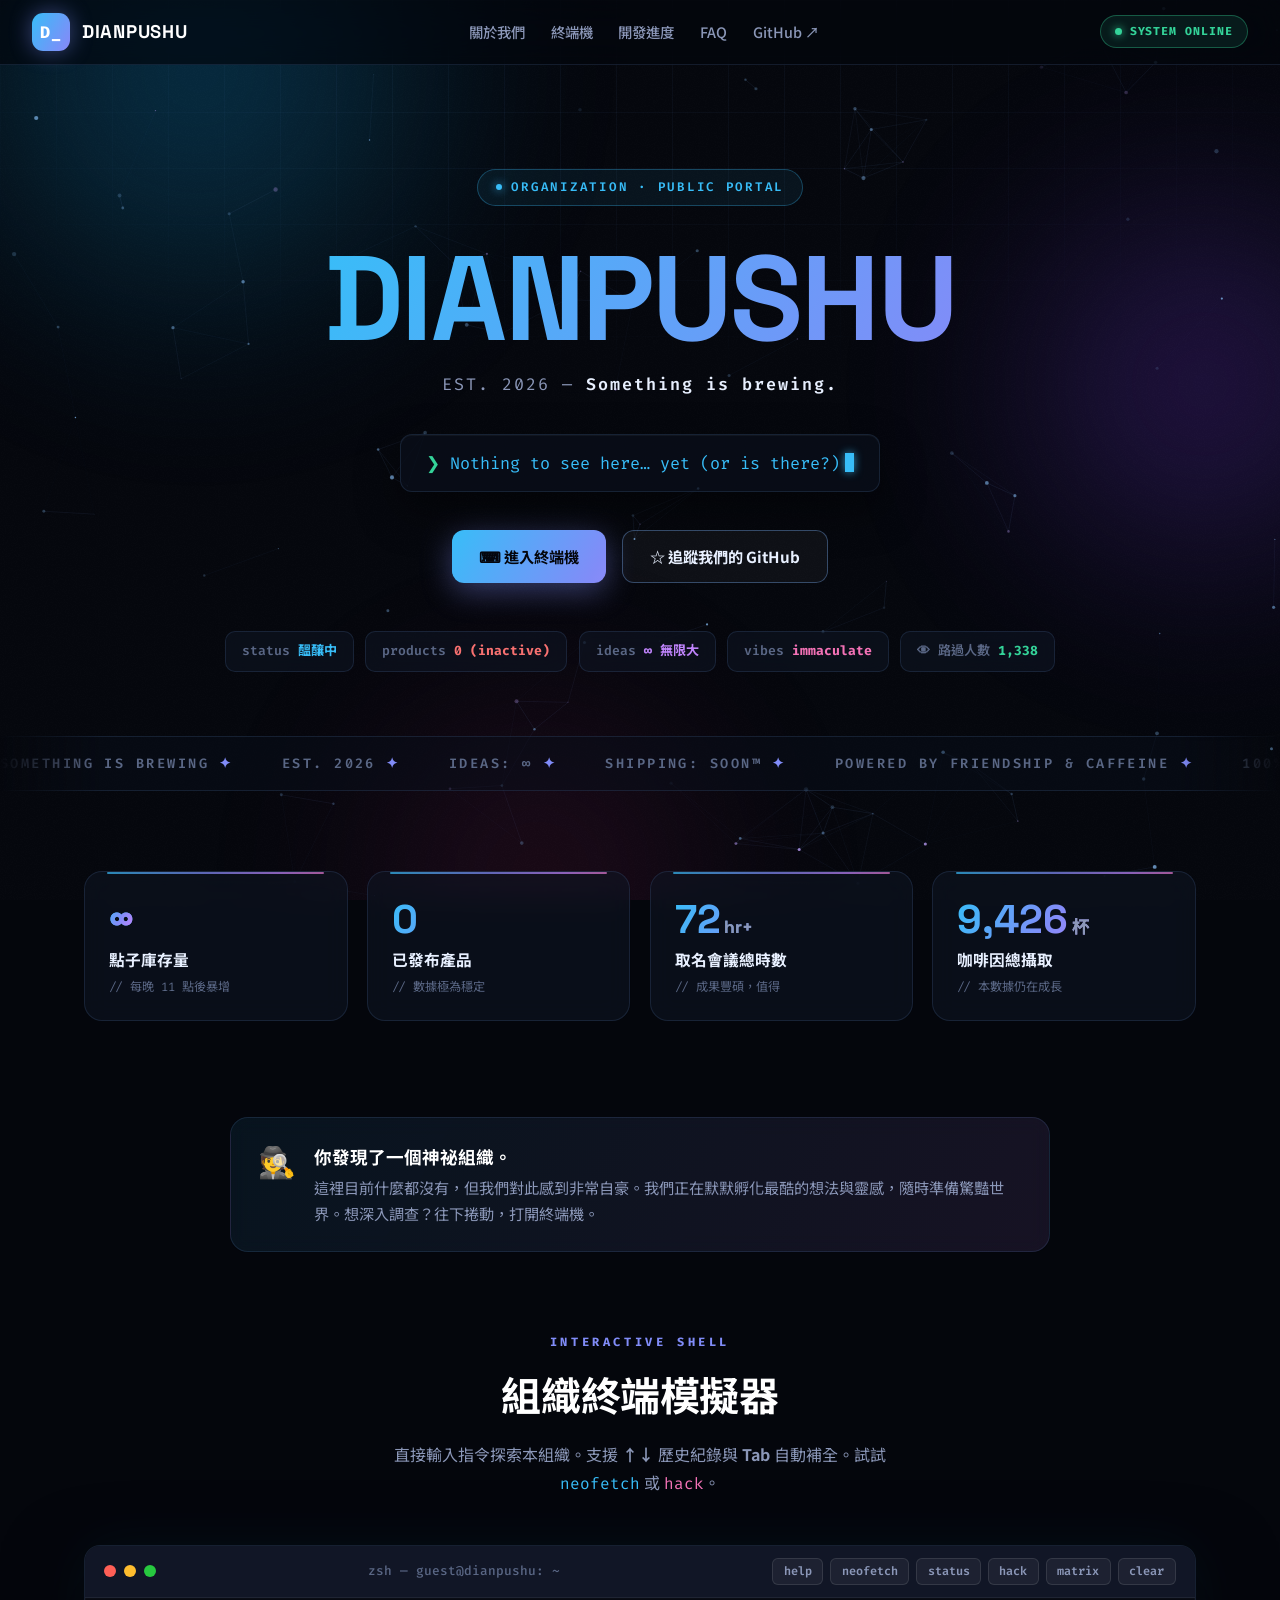
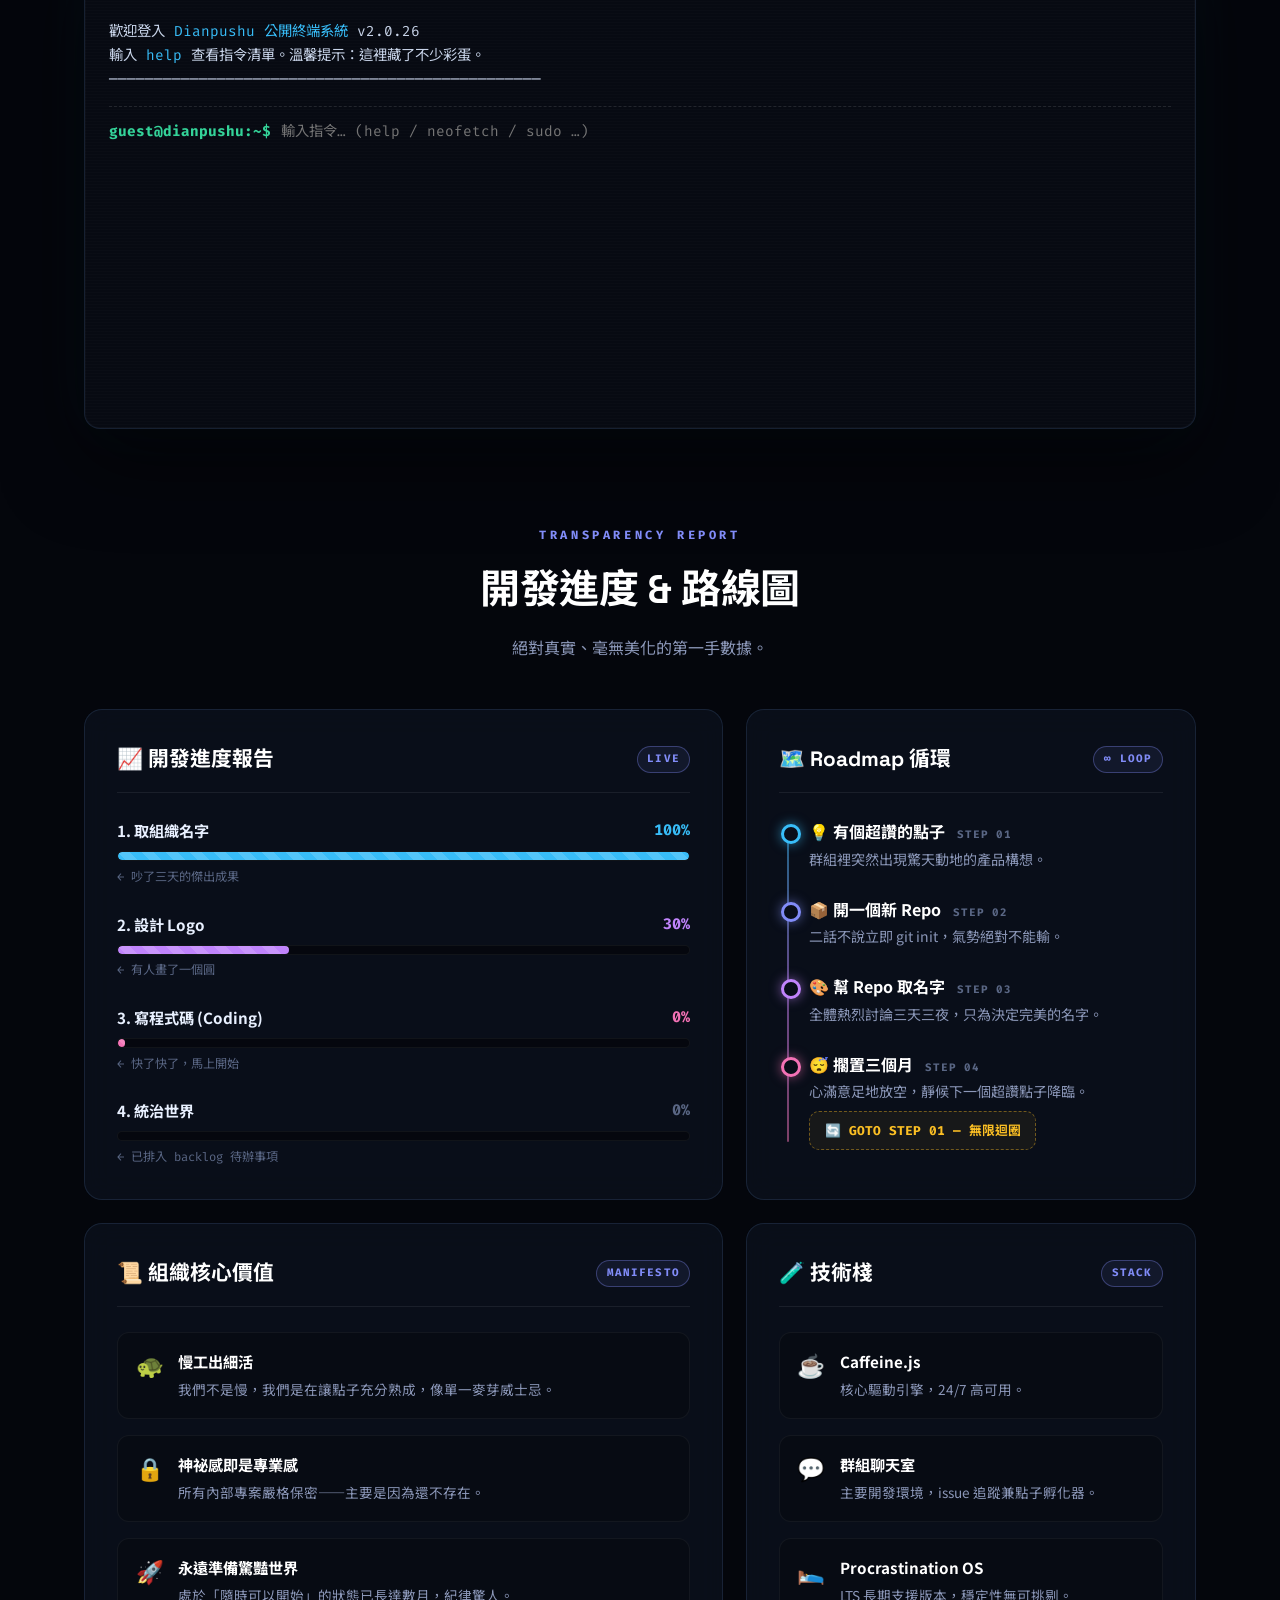
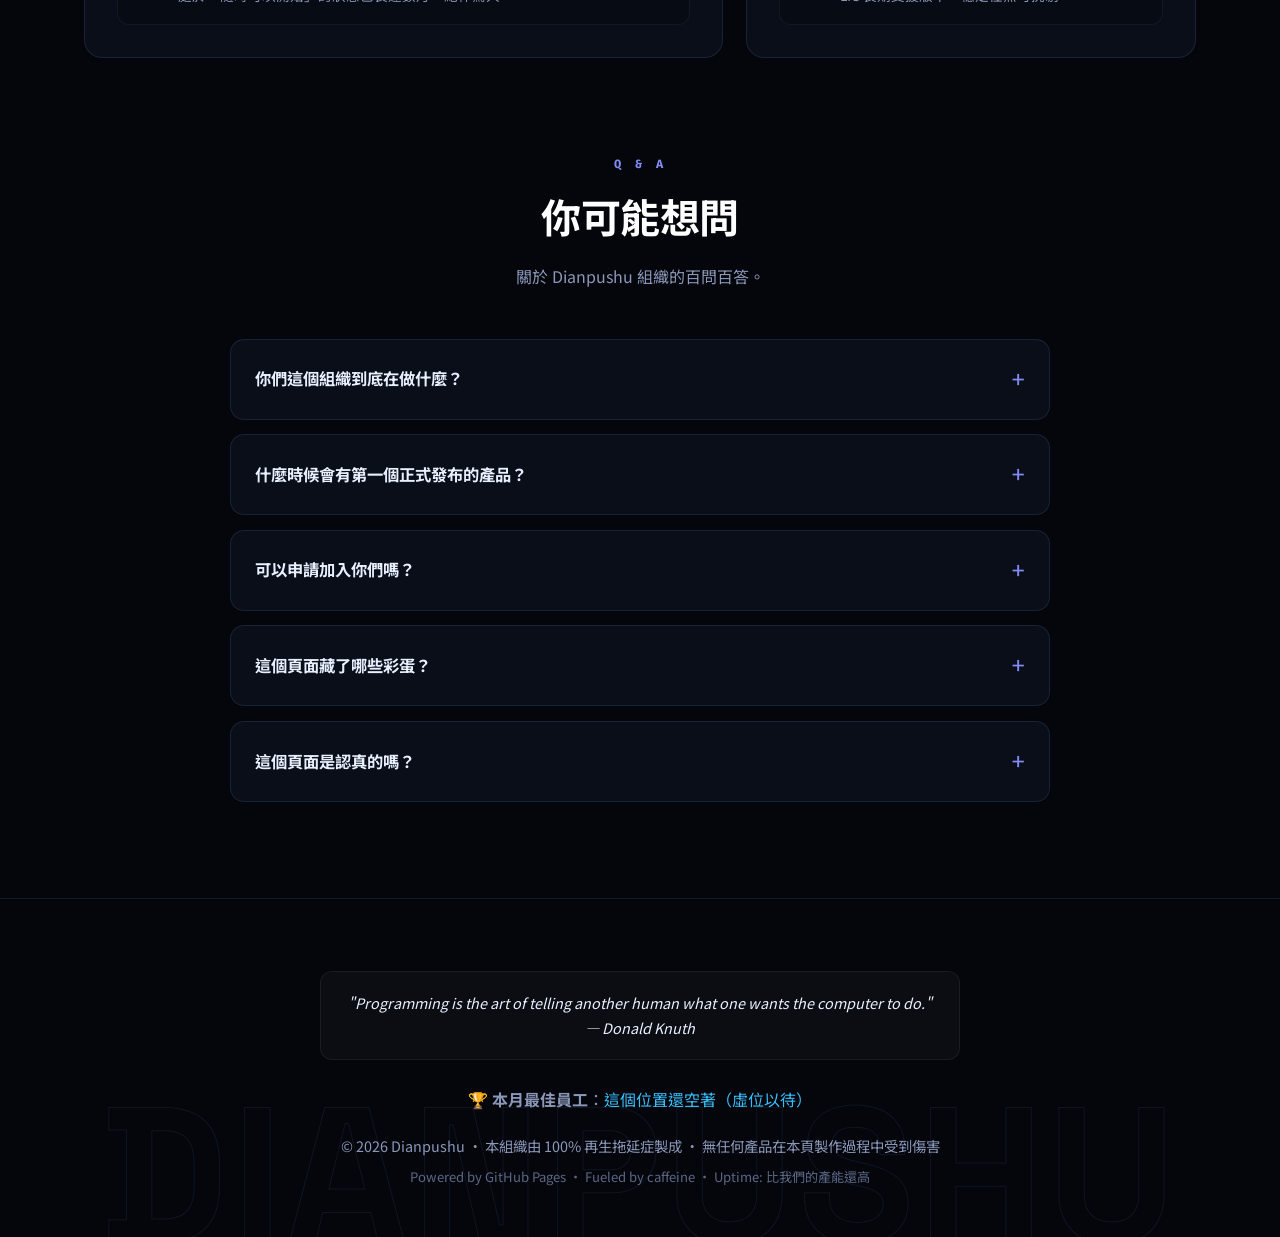
==== commit 2db5792a: "feat: 檔案結構拆分 + 404 頁面 + favicon + 社群分享預覽 - 將 index.html 內嵌的 CSS/JS 拆分至 assets/css/style.css 與 assets" ====
--- a/index.html
+++ b/index.html
@@ -6,756 +6,34 @@
   <meta name="description" content="Dianpushu 組織公開首頁 — Something is brewing.">
   <meta name="theme-color" content="#05070d">
   <title>DIANPUSHU — Something is Brewing</title>
+  <link rel="canonical" href="https://dianpushu.github.io/">
+
+  <!-- Favicon -->
+  <link rel="icon" type="image/svg+xml" href="/assets/favicon.svg">
+  <link rel="icon" type="image/png" sizes="96x96" href="/assets/favicon-96.png">
+  <link rel="apple-touch-icon" href="/assets/apple-touch-icon.png">
+
+  <!-- Open Graph（Discord / Facebook / LINE 分享預覽） -->
+  <meta property="og:type" content="website">
+  <meta property="og:site_name" content="DIANPUSHU">
+  <meta property="og:title" content="DIANPUSHU — Something is Brewing">
+  <meta property="og:description" content="一個神祕組織的公開首頁。目前什麼都沒有，但我們對此感到非常自豪。">
+  <meta property="og:url" content="https://dianpushu.github.io/">
+  <meta property="og:image" content="https://dianpushu.github.io/assets/og-image.png">
+  <meta property="og:image:width" content="1200">
+  <meta property="og:image:height" content="630">
+  <meta property="og:image:alt" content="DIANPUSHU — Est. 2026 — Something is brewing.">
+  <meta property="og:locale" content="zh_TW">
+
+  <!-- Twitter Card -->
+  <meta name="twitter:card" content="summary_large_image">
+  <meta name="twitter:title" content="DIANPUSHU — Something is Brewing">
+  <meta name="twitter:description" content="一個神祕組織的公開首頁。目前什麼都沒有，但我們對此感到非常自豪。">
+  <meta name="twitter:image" content="https://dianpushu.github.io/assets/og-image.png">
   <link rel="preconnect" href="https://fonts.googleapis.com">
   <link rel="preconnect" href="https://fonts.gstatic.com" crossorigin>
   <link href="https://fonts.googleapis.com/css2?family=Fira+Code:wght@400;500;600;700&family=Space+Grotesk:wght@400;500;600;700&family=Noto+Sans+TC:wght@400;500;700;900&display=swap" rel="stylesheet">
-  <style>
-    /* ============================================================
-       DESIGN TOKENS
-    ============================================================ */
-    :root {
-      --bg-0: #04060c;
-      --bg-1: #090e1a;
-      --bg-2: #0d1424;
-      --card: rgba(15, 22, 38, 0.55);
-      --card-solid: #0d1424;
-      --line: rgba(125, 180, 255, 0.13);
-      --line-strong: rgba(125, 180, 255, 0.35);
-      --text: #e8f0ff;
-      --text-dim: #8b97b8;
-      --text-faint: #5a6785;
-      --cyan: #38bdf8;
-      --indigo: #818cf8;
-      --violet: #c084fc;
-      --pink: #f472b6;
-      --green: #34d399;
-      --amber: #fbbf24;
-      --red: #f87171;
-      --grad: linear-gradient(120deg, #38bdf8 0%, #818cf8 45%, #c084fc 80%, #f472b6 110%);
-      --sans: 'Noto Sans TC', 'Space Grotesk', -apple-system, BlinkMacSystemFont, sans-serif;
-      --display: 'Space Grotesk', 'Noto Sans TC', sans-serif;
-      --mono: 'Fira Code', 'Noto Sans TC', monospace;
-      --ease: cubic-bezier(0.22, 1, 0.36, 1);
-      --radius: 18px;
-    }
-
-    * { box-sizing: border-box; margin: 0; padding: 0; }
-
-    ::selection { background: rgba(129, 140, 248, 0.45); color: #fff; }
-
-    html { scroll-behavior: smooth; }
-
-    body {
-      background: var(--bg-0);
-      color: var(--text);
-      font-family: var(--sans);
-      line-height: 1.7;
-      overflow-x: hidden;
-      min-height: 100vh;
-    }
-
-    /* Custom scrollbar */
-    ::-webkit-scrollbar { width: 10px; height: 10px; }
-    ::-webkit-scrollbar-track { background: var(--bg-0); }
-    ::-webkit-scrollbar-thumb {
-      background: linear-gradient(180deg, #1e2c4a, #16203a);
-      border-radius: 8px;
-      border: 2px solid var(--bg-0);
-    }
-    ::-webkit-scrollbar-thumb:hover { background: #2a3b60; }
-
-    /* ============================================================
-       BOOT PRELOADER
-    ============================================================ */
-    #boot {
-      position: fixed; inset: 0; z-index: 9999;
-      background: var(--bg-0);
-      display: flex; align-items: center; justify-content: center;
-      transition: opacity 0.6s ease, visibility 0.6s;
-    }
-    #boot.done { opacity: 0; visibility: hidden; pointer-events: none; }
-    .boot-inner {
-      font-family: var(--mono);
-      font-size: clamp(0.72rem, 2.4vw, 0.92rem);
-      color: var(--text-dim);
-      width: min(560px, 88vw);
-    }
-    .boot-line { opacity: 0; transform: translateY(4px); animation: boot-in 0.25s forwards; white-space: pre-wrap; }
-    .boot-line .ok { color: var(--green); font-weight: 700; }
-    .boot-line .warn { color: var(--amber); font-weight: 700; }
-    .boot-line .max { color: var(--cyan); font-weight: 700; }
-    @keyframes boot-in { to { opacity: 1; transform: none; } }
-    .boot-bar {
-      margin-top: 1rem; height: 3px; border-radius: 3px;
-      background: rgba(255,255,255,0.07); overflow: hidden;
-    }
-    .boot-bar i {
-      display: block; height: 100%; width: 0%;
-      background: var(--grad);
-      animation: boot-fill 1.5s var(--ease) forwards;
-    }
-    @keyframes boot-fill { to { width: 100%; } }
-
-    /* ============================================================
-       BACKGROUND LAYERS
-    ============================================================ */
-    #stars {
-      position: fixed; inset: 0; z-index: 0;
-      width: 100vw; height: 100vh; pointer-events: none;
-    }
-    .aurora {
-      position: fixed; inset: 0; z-index: 0; pointer-events: none;
-      overflow: hidden;
-    }
-    .aurora span {
-      position: absolute; border-radius: 50%;
-      filter: blur(90px); opacity: 0.32;
-      animation: drift 26s ease-in-out infinite alternate;
-    }
-    .aurora .a1 { width: 55vw; height: 55vw; top: -22vw; left: -12vw; background: radial-gradient(circle, #0ea5e9, transparent 65%); }
-    .aurora .a2 { width: 44vw; height: 44vw; top: 8vw; right: -16vw; background: radial-gradient(circle, #7c3aed, transparent 65%); animation-delay: -8s; }
-    .aurora .a3 { width: 40vw; height: 40vw; bottom: -18vw; left: 22vw; background: radial-gradient(circle, #db2777, transparent 68%); opacity: 0.16; animation-delay: -16s; }
-    @keyframes drift {
-      from { transform: translate3d(0, 0, 0) scale(1); }
-      to   { transform: translate3d(4vw, 3vw, 0) scale(1.12); }
-    }
-    .grid-overlay {
-      position: fixed; inset: 0; z-index: 0; pointer-events: none;
-      background-image:
-        linear-gradient(rgba(125,180,255,0.045) 1px, transparent 1px),
-        linear-gradient(90deg, rgba(125,180,255,0.045) 1px, transparent 1px);
-      background-size: 56px 56px;
-      mask-image: radial-gradient(ellipse 90% 60% at 50% 0%, #000 30%, transparent 75%);
-      -webkit-mask-image: radial-gradient(ellipse 90% 60% at 50% 0%, #000 30%, transparent 75%);
-    }
-    .noise {
-      position: fixed; inset: 0; z-index: 1; pointer-events: none; opacity: 0.5;
-      background-image: url("data:image/svg+xml,%3Csvg xmlns='http://www.w3.org/2000/svg' width='120' height='120'%3E%3Cfilter id='n'%3E%3CfeTurbulence type='fractalNoise' baseFrequency='0.9' numOctaves='2' stitchTiles='stitch'/%3E%3CfeColorMatrix type='saturate' values='0'/%3E%3C/filter%3E%3Crect width='100%25' height='100%25' filter='url(%23n)' opacity='0.05'/%3E%3C/svg%3E");
-    }
-    #matrix {
-      position: fixed; inset: 0; z-index: 9000; pointer-events: none;
-      opacity: 0; transition: opacity 0.5s;
-    }
-    #matrix.on { opacity: 1; }
-
-    /* ============================================================
-       SCROLL PROGRESS + NAV
-    ============================================================ */
-    #scroll-progress {
-      position: fixed; top: 0; left: 0; height: 2px; width: 0%;
-      background: var(--grad); z-index: 300;
-      box-shadow: 0 0 12px rgba(129, 140, 248, 0.8);
-    }
-    .top-bar {
-      position: sticky; top: 0; z-index: 200;
-      background: rgba(4, 6, 12, 0.7);
-      backdrop-filter: blur(16px) saturate(1.4);
-      -webkit-backdrop-filter: blur(16px) saturate(1.4);
-      border-bottom: 1px solid var(--line);
-      padding: 0.8rem 2rem;
-      display: flex; justify-content: space-between; align-items: center;
-    }
-    .brand {
-      display: flex; align-items: center; gap: 0.75rem;
-      font-family: var(--display); font-weight: 700; font-size: 1.15rem;
-      letter-spacing: 0.04em; color: #fff; text-decoration: none;
-    }
-    .brand-icon {
-      width: 38px; height: 38px; border-radius: 11px;
-      display: grid; place-items: center;
-      font-family: var(--mono); font-weight: 700; font-size: 1.05rem; color: #fff;
-      background: var(--grad);
-      background-size: 200% 200%;
-      animation: grad-shift 6s ease infinite;
-      box-shadow: 0 0 22px rgba(129, 140, 248, 0.45);
-    }
-    @keyframes grad-shift {
-      0%, 100% { background-position: 0% 50%; }
-      50% { background-position: 100% 50%; }
-    }
-    .nav-links { display: flex; gap: 1.6rem; align-items: center; }
-    .nav-links a {
-      color: var(--text-dim); text-decoration: none;
-      font-size: 0.9rem; font-weight: 500;
-      transition: color 0.25s;
-      position: relative;
-    }
-    .nav-links a::after {
-      content: ''; position: absolute; left: 0; bottom: -5px;
-      width: 100%; height: 1.5px; background: var(--grad);
-      transform: scaleX(0); transform-origin: left;
-      transition: transform 0.3s var(--ease);
-    }
-    .nav-links a:hover { color: #fff; }
-    .nav-links a:hover::after { transform: scaleX(1); }
-    .status-pill {
-      padding: 0.35rem 0.9rem; border-radius: 999px;
-      font-size: 0.72rem; font-family: var(--mono); font-weight: 700;
-      letter-spacing: 0.08em;
-      background: rgba(52, 211, 153, 0.1); color: var(--green);
-      border: 1px solid rgba(52, 211, 153, 0.35);
-      display: flex; align-items: center; gap: 0.45rem;
-    }
-    .status-dot {
-      width: 7px; height: 7px; background: var(--green); border-radius: 50%;
-      box-shadow: 0 0 8px var(--green);
-      animation: pulse-dot 1.8s infinite;
-    }
-    @keyframes pulse-dot {
-      0%, 100% { opacity: 1; transform: scale(1); }
-      50% { opacity: 0.4; transform: scale(1.35); }
-    }
-
-    /* ============================================================
-       LAYOUT
-    ============================================================ */
-    .container {
-      max-width: 1160px; margin: 0 auto;
-      padding: 0 1.5rem;
-      position: relative; z-index: 2;
-    }
-    section { position: relative; }
-
-    .reveal { opacity: 0; transform: translateY(28px); transition: opacity 0.8s var(--ease), transform 0.8s var(--ease); }
-    .reveal.in { opacity: 1; transform: none; }
-
-    /* ============================================================
-       HERO
-    ============================================================ */
-    .hero {
-      text-align: center;
-      padding: 6.5rem 1rem 4rem;
-    }
-    .hero-eyebrow {
-      display: inline-flex; align-items: center; gap: 0.6rem;
-      font-family: var(--mono); font-size: 0.78rem; font-weight: 600;
-      letter-spacing: 0.22em; text-transform: uppercase;
-      color: var(--cyan);
-      border: 1px solid rgba(56, 189, 248, 0.3);
-      background: rgba(56, 189, 248, 0.07);
-      padding: 0.45rem 1.1rem; border-radius: 999px;
-      margin-bottom: 2rem;
-    }
-    .hero-eyebrow::before {
-      content: ''; width: 6px; height: 6px; border-radius: 50%;
-      background: var(--cyan); box-shadow: 0 0 10px var(--cyan);
-      animation: pulse-dot 1.8s infinite;
-    }
-    .hero-title {
-      font-family: var(--display);
-      font-size: clamp(3.2rem, 11vw, 7.5rem);
-      font-weight: 700;
-      letter-spacing: -0.02em;
-      line-height: 1.02;
-      position: relative;
-      display: inline-block;
-      background: var(--grad);
-      background-size: 220% 220%;
-      -webkit-background-clip: text;
-      background-clip: text;
-      -webkit-text-fill-color: transparent;
-      animation: grad-shift 7s ease infinite;
-      margin-bottom: 0.6rem;
-    }
-    /* glitch slices */
-    .hero-title::before, .hero-title::after {
-      content: attr(data-text);
-      position: absolute; inset: 0;
-      -webkit-text-fill-color: initial;
-      background: none;
-      opacity: 0;
-      pointer-events: none;
-    }
-    .hero-title::before { color: var(--cyan); animation: glitch-a 7s infinite steps(1); }
-    .hero-title::after  { color: var(--pink); animation: glitch-b 7s infinite steps(1); }
-    @keyframes glitch-a {
-      0%, 92%, 100% { opacity: 0; transform: none; clip-path: inset(0 0 0 0); }
-      93% { opacity: 0.75; transform: translate(-5px, 2px); clip-path: inset(12% 0 60% 0); }
-      94.5% { opacity: 0.75; transform: translate(4px, -2px); clip-path: inset(58% 0 8% 0); }
-      96% { opacity: 0; }
-    }
-    @keyframes glitch-b {
-      0%, 92.5%, 100% { opacity: 0; transform: none; clip-path: inset(0 0 0 0); }
-      93.5% { opacity: 0.75; transform: translate(5px, -2px); clip-path: inset(64% 0 4% 0); }
-      95% { opacity: 0.75; transform: translate(-4px, 2px); clip-path: inset(6% 0 70% 0); }
-      96.5% { opacity: 0; }
-    }
-    .hero-sub {
-      font-family: var(--mono);
-      font-size: clamp(0.85rem, 2.4vw, 1.05rem);
-      color: var(--text-dim);
-      letter-spacing: 0.12em;
-      margin-bottom: 2.2rem;
-    }
-    .hero-sub b { color: var(--text); font-weight: 600; }
-
-    .typing-box {
-      display: inline-flex; align-items: center;
-      background: rgba(9, 14, 26, 0.8);
-      border: 1px solid var(--line);
-      padding: 0.85rem 1.6rem; border-radius: 12px;
-      font-family: var(--mono);
-      font-size: clamp(0.85rem, 2.6vw, 1.05rem);
-      color: var(--cyan);
-      margin-bottom: 2.4rem;
-      box-shadow: 0 18px 45px rgba(0, 0, 0, 0.45), inset 0 1px 0 rgba(255,255,255,0.04);
-      min-height: 52px;
-      max-width: 92vw;
-    }
-    .typing-box .prompt-sign { color: var(--green); margin-right: 0.6rem; user-select: none; }
-    .cursor {
-      display: inline-block; width: 9px; height: 1.15em;
-      background: var(--cyan); margin-left: 5px;
-      vertical-align: text-bottom;
-      animation: blink 1.05s steps(1) infinite;
-      box-shadow: 0 0 8px rgba(56,189,248,0.8);
-    }
-    @keyframes blink { 0%, 49% { opacity: 1; } 50%, 100% { opacity: 0; } }
-
-    .hero-cta { display: flex; gap: 1rem; justify-content: center; flex-wrap: wrap; margin-bottom: 3rem; }
-    .btn {
-      position: relative;
-      display: inline-flex; align-items: center; gap: 0.55rem;
-      padding: 0.8rem 1.7rem; border-radius: 12px;
-      font-family: var(--sans); font-weight: 700; font-size: 0.95rem;
-      text-decoration: none; cursor: pointer; border: none;
-      transition: transform 0.25s var(--ease), box-shadow 0.25s var(--ease);
-    }
-    .btn:active { transform: scale(0.97); }
-    .btn-primary {
-      color: #04060c;
-      background: var(--grad);
-      background-size: 200% 200%;
-      animation: grad-shift 6s ease infinite;
-      box-shadow: 0 8px 30px rgba(129, 140, 248, 0.4);
-    }
-    .btn-primary:hover { transform: translateY(-3px); box-shadow: 0 14px 40px rgba(129, 140, 248, 0.55); }
-    .btn-ghost {
-      color: var(--text);
-      background: rgba(255,255,255,0.04);
-      border: 1px solid var(--line-strong);
-    }
-    .btn-ghost:hover { transform: translateY(-3px); background: rgba(255,255,255,0.08); }
-
-    .badges-bar { display: flex; flex-wrap: wrap; justify-content: center; gap: 0.7rem; }
-    .badge {
-      display: inline-flex; align-items: center; gap: 0.5rem;
-      padding: 0.5rem 1rem; border-radius: 10px;
-      font-family: var(--mono); font-size: 0.82rem; font-weight: 600;
-      background: var(--card);
-      border: 1px solid var(--line);
-      backdrop-filter: blur(10px);
-      -webkit-backdrop-filter: blur(10px);
-      transition: transform 0.25s var(--ease), border-color 0.25s, box-shadow 0.25s;
-      cursor: default;
-    }
-    .badge:hover { transform: translateY(-3px); border-color: var(--line-strong); box-shadow: 0 8px 24px rgba(0,0,0,0.35); }
-    .badge-label { color: var(--text-faint); }
-    .badge-value { font-weight: 700; }
-    .v-cyan { color: var(--cyan); } .v-violet { color: var(--violet); }
-    .v-pink { color: var(--pink); } .v-red { color: var(--red); }
-    .v-green { color: var(--green); } .v-amber { color: var(--amber); }
-
-    /* ============================================================
-       MARQUEE
-    ============================================================ */
-    .marquee {
-      border-top: 1px solid var(--line);
-      border-bottom: 1px solid var(--line);
-      background: rgba(9, 14, 26, 0.5);
-      overflow: hidden;
-      padding: 0.95rem 0;
-      margin-bottom: 5rem;
-      position: relative; z-index: 2;
-      mask-image: linear-gradient(90deg, transparent, #000 8%, #000 92%, transparent);
-      -webkit-mask-image: linear-gradient(90deg, transparent, #000 8%, #000 92%, transparent);
-    }
-    .marquee-track {
-      display: flex; gap: 3rem; width: max-content;
-      animation: marquee 30s linear infinite;
-      font-family: var(--mono); font-size: 0.85rem; font-weight: 600;
-      letter-spacing: 0.18em; text-transform: uppercase;
-      color: var(--text-faint); white-space: nowrap;
-    }
-    .marquee:hover .marquee-track { animation-play-state: paused; }
-    .marquee-track em { font-style: normal; color: var(--indigo); }
-    @keyframes marquee { to { transform: translateX(-50%); } }
-
-    /* ============================================================
-       STATS
-    ============================================================ */
-    .stats-grid {
-      display: grid;
-      grid-template-columns: repeat(auto-fit, minmax(220px, 1fr));
-      gap: 1.2rem;
-      margin-bottom: 6rem;
-    }
-    .stat-tile {
-      position: relative; overflow: hidden;
-      background: var(--card);
-      border: 1px solid var(--line);
-      border-radius: var(--radius);
-      padding: 1.6rem 1.5rem 1.4rem;
-      backdrop-filter: blur(12px);
-      -webkit-backdrop-filter: blur(12px);
-      transition: transform 0.3s var(--ease), border-color 0.3s;
-    }
-    .stat-tile:hover { transform: translateY(-5px); border-color: var(--line-strong); }
-    .stat-tile::after {
-      content: ''; position: absolute; top: 0; left: 1.4rem; right: 1.4rem; height: 2px;
-      background: var(--grad); border-radius: 2px; opacity: 0.7;
-    }
-    .stat-value {
-      font-family: var(--display);
-      font-size: 2.5rem; font-weight: 700; line-height: 1.1;
-      background: var(--grad);
-      -webkit-background-clip: text; background-clip: text;
-      -webkit-text-fill-color: transparent;
-      display: flex; align-items: baseline; gap: 0.2rem;
-    }
-    .stat-value .unit { font-size: 1.1rem; color: var(--text-dim); -webkit-text-fill-color: var(--text-dim); }
-    .stat-label { font-weight: 700; margin-top: 0.35rem; font-size: 0.98rem; }
-    .stat-note { font-family: var(--mono); font-size: 0.76rem; color: var(--text-faint); margin-top: 0.15rem; }
-    .infinity {
-      display: inline-block;
-      background: var(--grad);
-      -webkit-background-clip: text; background-clip: text;
-      -webkit-text-fill-color: transparent;
-      animation: infinity-pulse 2.4s ease-in-out infinite;
-    }
-    @keyframes infinity-pulse { 0%, 100% { transform: scale(1); } 50% { transform: scale(1.18); } }
-
-    /* ============================================================
-       SECTION HEADERS
-    ============================================================ */
-    .section-header { text-align: center; margin-bottom: 3rem; }
-    .section-kicker {
-      font-family: var(--mono); font-size: 0.75rem; font-weight: 700;
-      letter-spacing: 0.3em; text-transform: uppercase;
-      color: var(--indigo); margin-bottom: 0.7rem;
-    }
-    .section-title {
-      font-family: var(--display);
-      font-size: clamp(1.7rem, 5vw, 2.5rem); font-weight: 700;
-      letter-spacing: -0.01em; margin-bottom: 0.6rem; color: #fff;
-    }
-    .section-desc { color: var(--text-dim); font-size: 1rem; max-width: 560px; margin: 0 auto; }
-
-    /* ============================================================
-       TERMINAL
-    ============================================================ */
-    .terminal-section { margin-bottom: 6rem; }
-    .terminal-container {
-      background: rgba(8, 11, 20, 0.92);
-      border: 1px solid var(--line);
-      border-radius: 16px;
-      overflow: hidden;
-      box-shadow: 0 30px 80px rgba(0, 0, 0, 0.6), 0 0 0 1px rgba(255,255,255,0.02) inset,
-                  0 0 60px rgba(56, 189, 248, 0.06);
-    }
-    .terminal-header {
-      background: rgba(18, 24, 40, 0.9);
-      padding: 0.75rem 1.2rem;
-      display: flex; align-items: center; justify-content: space-between;
-      gap: 1rem; flex-wrap: wrap;
-      border-bottom: 1px solid rgba(255, 255, 255, 0.06);
-    }
-    .terminal-dots { display: flex; gap: 8px; }
-    .dot { width: 12px; height: 12px; border-radius: 50%; }
-    .dot-red { background: #ff5f56; } .dot-yellow { background: #ffbd2e; } .dot-green { background: #27c93f; }
-    .terminal-title {
-      font-family: var(--mono); font-size: 0.8rem;
-      color: var(--text-faint); font-weight: 500;
-    }
-    .terminal-quick-actions { display: flex; gap: 0.45rem; flex-wrap: wrap; }
-    .cmd-btn {
-      background: rgba(255, 255, 255, 0.05);
-      border: 1px solid rgba(255, 255, 255, 0.1);
-      color: var(--text-dim);
-      padding: 0.28rem 0.65rem; border-radius: 6px;
-      font-family: var(--mono); font-size: 0.74rem; font-weight: 600;
-      cursor: pointer; transition: all 0.2s;
-    }
-    .cmd-btn:hover {
-      background: var(--cyan); color: #04060c; border-color: var(--cyan);
-      box-shadow: 0 0 14px rgba(56, 189, 248, 0.5);
-    }
-    .terminal-body {
-      padding: 1.4rem 1.5rem;
-      font-family: var(--mono);
-      font-size: 0.9rem;
-      height: 430px;
-      overflow-y: auto;
-      color: #c9d5ea;
-      background:
-        repeating-linear-gradient(0deg, rgba(255,255,255,0.012) 0 1px, transparent 1px 3px);
-    }
-    .terminal-output { margin-bottom: 0.9rem; white-space: pre-wrap; word-break: break-word; line-height: 1.65; }
-    .cmd-line { color: var(--cyan); font-weight: 700; margin-top: 0.7rem; }
-    .terminal-input-row {
-      display: flex; align-items: center; gap: 0.6rem;
-      margin-top: 0.8rem; padding-top: 0.8rem;
-      border-top: 1px dashed rgba(255, 255, 255, 0.1);
-    }
-    .prompt-label { color: var(--green); font-weight: 700; user-select: none; }
-    #terminal-input {
-      flex: 1; background: transparent; border: none;
-      color: #fff; font-family: var(--mono); font-size: 0.9rem;
-      outline: none; caret-color: var(--cyan);
-    }
-    .t-cyan { color: var(--cyan); } .t-violet { color: var(--violet); }
-    .t-pink { color: var(--pink); } .t-green { color: var(--green); }
-    .t-amber { color: var(--amber); } .t-red { color: var(--red); }
-    .t-dim { color: var(--text-faint); }
-
-    /* ============================================================
-       BENTO CARDS (progress + roadmap)
-    ============================================================ */
-    .bento {
-      display: grid;
-      grid-template-columns: repeat(12, 1fr);
-      gap: 1.4rem;
-      margin-bottom: 6rem;
-    }
-    .card {
-      position: relative;
-      background: var(--card);
-      border: 1px solid var(--line);
-      border-radius: var(--radius);
-      padding: 2rem;
-      backdrop-filter: blur(14px);
-      -webkit-backdrop-filter: blur(14px);
-      transition: transform 0.35s var(--ease), border-color 0.35s, box-shadow 0.35s;
-      overflow: hidden;
-    }
-    .card::before {
-      content: ''; position: absolute; inset: 0; border-radius: inherit;
-      background: radial-gradient(480px circle at var(--mx, 50%) var(--my, 50%), rgba(129, 140, 248, 0.1), transparent 55%);
-      opacity: 0; transition: opacity 0.4s; pointer-events: none;
-    }
-    .card:hover::before { opacity: 1; }
-    .card:hover { border-color: var(--line-strong); transform: translateY(-4px); box-shadow: 0 22px 60px rgba(0,0,0,0.45); }
-    .card-7 { grid-column: span 7; }
-    .card-5 { grid-column: span 5; }
-    .card-title {
-      font-family: var(--display);
-      font-size: 1.3rem; font-weight: 700; color: #fff;
-      margin-bottom: 1.6rem;
-      display: flex; align-items: center; gap: 0.6rem;
-      padding-bottom: 0.9rem;
-      border-bottom: 1px solid rgba(255, 255, 255, 0.07);
-    }
-    .card-title .chip {
-      margin-left: auto;
-      font-family: var(--mono); font-size: 0.68rem; font-weight: 700;
-      letter-spacing: 0.1em; color: var(--indigo);
-      border: 1px solid rgba(129, 140, 248, 0.35);
-      background: rgba(129, 140, 248, 0.08);
-      padding: 0.2rem 0.6rem; border-radius: 999px;
-    }
-
-    /* Progress bars */
-    .progress-list { display: flex; flex-direction: column; gap: 1.5rem; }
-    .progress-header {
-      display: flex; justify-content: space-between; align-items: center;
-      font-size: 0.95rem; font-weight: 700; margin-bottom: 0.45rem;
-    }
-    .progress-header .pct { font-family: var(--mono); }
-    .progress-track {
-      width: 100%; height: 10px;
-      background: rgba(0, 0, 0, 0.45);
-      border-radius: 6px; overflow: hidden;
-      border: 1px solid rgba(255, 255, 255, 0.05);
-    }
-    .progress-fill {
-      height: 100%; width: 0; border-radius: 6px;
-      transition: width 1.4s var(--ease);
-      background-size: 24px 24px;
-      background-image: linear-gradient(45deg, rgba(255,255,255,0.14) 25%, transparent 25%, transparent 50%, rgba(255,255,255,0.14) 50%, rgba(255,255,255,0.14) 75%, transparent 75%);
-      animation: stripes 1.2s linear infinite;
-    }
-    @keyframes stripes { to { background-position: 24px 0; } }
-    .progress-note { font-family: var(--mono); font-size: 0.76rem; color: var(--text-faint); margin-top: 0.35rem; }
-
-    /* Roadmap timeline */
-    .timeline { position: relative; padding-left: 1.9rem; display: flex; flex-direction: column; gap: 1.5rem; }
-    .timeline::before {
-      content: ''; position: absolute; left: 8px; top: 8px; bottom: 8px; width: 2px;
-      background: linear-gradient(180deg, var(--cyan), var(--violet), var(--pink));
-      opacity: 0.5; border-radius: 2px;
-    }
-    .tl-step { position: relative; }
-    .tl-step::before {
-      content: ''; position: absolute; left: -1.9rem; top: 6px;
-      width: 14px; height: 14px; border-radius: 50%;
-      background: var(--bg-1);
-      border: 3px solid var(--cyan);
-      box-shadow: 0 0 12px rgba(56, 189, 248, 0.6);
-      margin-left: 2px;
-    }
-    .tl-step:nth-child(2)::before { border-color: var(--indigo); box-shadow: 0 0 12px rgba(129,140,248,0.6); }
-    .tl-step:nth-child(3)::before { border-color: var(--violet); box-shadow: 0 0 12px rgba(192,132,252,0.6); }
-    .tl-step:nth-child(4)::before { border-color: var(--pink); box-shadow: 0 0 12px rgba(244,114,182,0.6); }
-    .tl-title { font-weight: 700; color: #fff; font-size: 1rem; }
-    .tl-title .tl-tag {
-      font-family: var(--mono); font-size: 0.68rem; font-weight: 700;
-      color: var(--text-faint); margin-left: 0.5rem; letter-spacing: 0.08em;
-    }
-    .tl-desc { color: var(--text-dim); font-size: 0.88rem; margin-top: 0.15rem; }
-    .tl-loop {
-      margin-top: 0.4rem;
-      font-family: var(--mono); font-size: 0.8rem; font-weight: 700;
-      color: var(--amber);
-      display: inline-flex; align-items: center; gap: 0.5rem;
-      border: 1px dashed rgba(251, 191, 36, 0.4);
-      background: rgba(251, 191, 36, 0.06);
-      padding: 0.5rem 0.9rem; border-radius: 10px;
-    }
-    .tl-loop .loop-icon { display: inline-block; animation: spin 3.2s linear infinite; }
-    @keyframes spin { to { transform: rotate(360deg); } }
-
-    /* Manifesto card */
-    .manifesto-list { display: flex; flex-direction: column; gap: 1rem; }
-    .manifesto-item {
-      display: flex; gap: 0.9rem; align-items: flex-start;
-      background: rgba(0, 0, 0, 0.22);
-      border: 1px solid rgba(255, 255, 255, 0.05);
-      padding: 1rem 1.1rem; border-radius: 12px;
-      transition: transform 0.3s var(--ease), border-color 0.3s;
-    }
-    .manifesto-item:hover { transform: translateX(6px); border-color: var(--line-strong); }
-    .manifesto-icon { font-size: 1.4rem; line-height: 1.4; }
-    .manifesto-item b { color: #fff; display: block; font-size: 0.95rem; }
-    .manifesto-item span { color: var(--text-dim); font-size: 0.85rem; }
-
-    /* Notice card */
-    .notice-card {
-      display: flex; align-items: flex-start; gap: 1.1rem;
-      background: linear-gradient(120deg, rgba(56, 189, 248, 0.08), rgba(192, 132, 252, 0.1));
-      border: 1px solid var(--line);
-      border-radius: var(--radius);
-      padding: 1.5rem 1.7rem;
-      backdrop-filter: blur(10px);
-      -webkit-backdrop-filter: blur(10px);
-      margin: 0 auto 5rem;
-      max-width: 820px;
-    }
-    .notice-icon { font-size: 1.9rem; line-height: 1.2; }
-    .notice-card b { color: #fff; font-size: 1.1rem; display: block; margin-bottom: 0.25rem; }
-    .notice-card p { color: var(--text-dim); font-size: 0.95rem; }
-
-    /* ============================================================
-       FAQ
-    ============================================================ */
-    .faq-section { margin-bottom: 6rem; }
-    .faq-container { display: flex; flex-direction: column; gap: 0.9rem; max-width: 820px; margin: 0 auto; }
-    details.faq-item {
-      background: var(--card);
-      border: 1px solid var(--line);
-      border-radius: 14px;
-      overflow: hidden;
-      backdrop-filter: blur(10px);
-      -webkit-backdrop-filter: blur(10px);
-      transition: border-color 0.3s;
-    }
-    details.faq-item[open] { border-color: var(--line-strong); background: rgba(20, 28, 48, 0.65); }
-    summary.faq-question {
-      padding: 1.2rem 1.5rem;
-      font-weight: 700; font-size: 1.02rem;
-      cursor: pointer; list-style: none;
-      display: flex; justify-content: space-between; align-items: center; gap: 1rem;
-      user-select: none;
-      transition: color 0.25s;
-    }
-    summary.faq-question:hover { color: var(--cyan); }
-    summary.faq-question::-webkit-details-marker { display: none; }
-    summary.faq-question::after {
-      content: '+';
-      font-family: var(--mono); font-size: 1.5rem; font-weight: 400;
-      color: var(--indigo);
-      transition: transform 0.35s var(--ease);
-      flex-shrink: 0;
-    }
-    details[open] summary.faq-question::after { transform: rotate(225deg); }
-    .faq-answer {
-      padding: 0 1.5rem 1.3rem;
-      color: var(--text-dim); font-size: 0.95rem;
-    }
-    .faq-answer .t-cyan { font-family: var(--mono); font-size: 0.88em; }
-
-    /* ============================================================
-       FOOTER
-    ============================================================ */
-    footer {
-      position: relative; z-index: 2;
-      text-align: center;
-      padding: 4.5rem 1.5rem 3rem;
-      border-top: 1px solid var(--line);
-      color: var(--text-dim); font-size: 0.9rem;
-      overflow: hidden;
-    }
-    .footer-watermark {
-      position: absolute; left: 50%; bottom: -2.2rem;
-      transform: translateX(-50%);
-      font-family: var(--display); font-weight: 700;
-      font-size: clamp(4rem, 16vw, 12rem);
-      letter-spacing: 0.02em; line-height: 1;
-      color: transparent;
-      -webkit-text-stroke: 1px rgba(125, 180, 255, 0.09);
-      user-select: none; pointer-events: none; white-space: nowrap;
-    }
-    .footer-quote {
-      font-style: italic; color: var(--text);
-      margin: 0 auto 1.6rem; max-width: 640px;
-      background: rgba(255, 255, 255, 0.03);
-      padding: 1.2rem 1.5rem; border-radius: 12px;
-      border: 1px solid rgba(255, 255, 255, 0.06);
-      transition: opacity 0.5s;
-    }
-    .footer-quote.fading { opacity: 0; }
-    .footer-award { margin-bottom: 1.3rem; font-size: 1rem; }
-    .footer-fineprint { font-size: 0.82rem; color: var(--text-faint); margin-top: 0.5rem; }
-
-    /* Toast */
-    #toast {
-      position: fixed; bottom: 2rem; left: 50%;
-      transform: translate(-50%, 20px);
-      background: rgba(13, 20, 36, 0.95);
-      border: 1px solid var(--line-strong);
-      color: var(--text);
-      font-family: var(--mono); font-size: 0.85rem; font-weight: 600;
-      padding: 0.85rem 1.4rem; border-radius: 12px;
-      box-shadow: 0 16px 50px rgba(0,0,0,0.6), 0 0 30px rgba(129,140,248,0.15);
-      opacity: 0; pointer-events: none;
-      transition: opacity 0.35s var(--ease), transform 0.35s var(--ease);
-      z-index: 9500; max-width: 90vw; text-align: center;
-    }
-    #toast.show { opacity: 1; transform: translate(-50%, 0); }
-
-    /* ============================================================
-       RESPONSIVE
-    ============================================================ */
-    @media (max-width: 900px) {
-      .card-7, .card-5 { grid-column: span 12; }
-    }
-    @media (max-width: 768px) {
-      .top-bar { padding: 0.8rem 1.1rem; }
-      .nav-links { display: none; }
-      .hero { padding-top: 4.5rem; }
-      .terminal-body { height: 380px; font-size: 0.82rem; }
-      .terminal-quick-actions { width: 100%; justify-content: flex-start; }
-    }
-
-    @media (prefers-reduced-motion: reduce) {
-      *, *::before, *::after {
-        animation-duration: 0.01ms !important;
-        animation-iteration-count: 1 !important;
-        transition-duration: 0.01ms !important;
-      }
-      html { scroll-behavior: auto; }
-      .reveal { opacity: 1; transform: none; }
-    }
-  </style>
+  <link rel="stylesheet" href="/assets/css/style.css">
 </head>
 <body>
 
@@ -1067,477 +345,6 @@
 
   <div id="toast" role="status"></div>
 
-  <script>
-    'use strict';
-    const REDUCED = window.matchMedia('(prefers-reduced-motion: reduce)').matches;
-
-    /* =========================================================
-       BOOT SEQUENCE
-    ========================================================= */
-    const bootEl = document.getElementById('boot');
-    const bootLinesEl = document.getElementById('boot-lines');
-    const bootScript = [
-      '> BOOTING DIANPUSHU PUBLIC PORTAL v2.0 …',
-      '> 載入拖延症核心模組 ………………… <span class="ok">OK</span>',
-      '> 載入無限點子產生器 ………………… <span class="ok">OK</span>',
-      '> 掃描已發布產品 ……………………… <span class="warn">NOT FOUND (as expected)</span>',
-      '> 初始化氣勢 …………………………… <span class="max">MAX</span>',
-      '> WELCOME, GUEST.'
-    ];
-    function finishBoot() {
-      bootEl.classList.add('done');
-      setTimeout(() => bootEl.remove(), 700);
-    }
-    if (REDUCED || sessionStorage.getItem('dp-booted')) {
-      finishBoot();
-    } else {
-      bootScript.forEach((line, i) => {
-        setTimeout(() => {
-          const div = document.createElement('div');
-          div.className = 'boot-line';
-          div.innerHTML = line;
-          bootLinesEl.appendChild(div);
-        }, 150 + i * 230);
-      });
-      setTimeout(finishBoot, 150 + bootScript.length * 230 + 500);
-      bootEl.addEventListener('click', finishBoot);
-      sessionStorage.setItem('dp-booted', '1');
-    }
-
-    /* =========================================================
-       STARFIELD (mouse-reactive)
-    ========================================================= */
-    const canvas = document.getElementById('stars');
-    const ctx = canvas.getContext('2d');
-    let W = canvas.width = innerWidth;
-    let H = canvas.height = innerHeight;
-    let stars = [];
-    const mouse = { x: -9999, y: -9999 };
-
-    addEventListener('resize', () => {
-      W = canvas.width = innerWidth;
-      H = canvas.height = innerHeight;
-      initStars();
-    });
-    addEventListener('pointermove', e => { mouse.x = e.clientX; mouse.y = e.clientY; });
-
-    class Star {
-      constructor() { this.reset(true); }
-      reset(spawn) {
-        this.x = Math.random() * W;
-        this.y = spawn ? Math.random() * H : -5;
-        this.size = Math.random() * 1.8 + 0.4;
-        this.vx = (Math.random() - 0.5) * 0.25;
-        this.vy = Math.random() * 0.25 + 0.05;
-        this.alpha = Math.random() * 0.6 + 0.2;
-        this.tw = Math.random() * Math.PI * 2;
-        this.hue = Math.random() < 0.75 ? '138, 197, 255' : '196, 160, 255';
-      }
-      step() {
-        this.x += this.vx; this.y += this.vy;
-        this.tw += 0.035;
-        // gentle repulsion from cursor
-        const dx = this.x - mouse.x, dy = this.y - mouse.y;
-        const d2 = dx * dx + dy * dy;
-        if (d2 < 16000) {
-          const d = Math.sqrt(d2) || 1;
-          this.x += (dx / d) * 1.1;
-          this.y += (dy / d) * 1.1;
-        }
-        if (this.y > H + 5 || this.x < -5 || this.x > W + 5) this.reset(false);
-      }
-      draw() {
-        const a = this.alpha * (0.65 + 0.35 * Math.sin(this.tw));
-        ctx.fillStyle = 'rgba(' + this.hue + ',' + a + ')';
-        ctx.beginPath();
-        ctx.arc(this.x, this.y, this.size, 0, Math.PI * 2);
-        ctx.fill();
-      }
-    }
-
-    // occasional shooting star
-    let shooting = null;
-    function maybeShoot() {
-      if (!shooting && Math.random() < 0.005) {
-        shooting = {
-          x: Math.random() * W * 0.7 + W * 0.15, y: Math.random() * H * 0.3,
-          vx: 7 + Math.random() * 5, vy: 3 + Math.random() * 2, life: 1
-        };
-      }
-      if (shooting) {
-        shooting.life -= 0.02;
-        shooting.x += shooting.vx; shooting.y += shooting.vy;
-        const grad = ctx.createLinearGradient(shooting.x, shooting.y, shooting.x - shooting.vx * 10, shooting.y - shooting.vy * 10);
-        grad.addColorStop(0, 'rgba(190, 220, 255, ' + (0.9 * shooting.life) + ')');
-        grad.addColorStop(1, 'rgba(190, 220, 255, 0)');
-        ctx.strokeStyle = grad;
-        ctx.lineWidth = 2;
-        ctx.beginPath();
-        ctx.moveTo(shooting.x, shooting.y);
-        ctx.lineTo(shooting.x - shooting.vx * 10, shooting.y - shooting.vy * 10);
-        ctx.stroke();
-        if (shooting.life <= 0 || shooting.x > W + 60) shooting = null;
-      }
-    }
-
-    function initStars() {
-      stars = [];
-      const n = Math.min(Math.floor((W * H) / 11000), 110);
-      for (let i = 0; i < n; i++) stars.push(new Star());
-    }
-    function loopStars() {
-      ctx.clearRect(0, 0, W, H);
-      for (let i = 0; i < stars.length; i++) { stars[i].step(); stars[i].draw(); }
-      // constellation lines
-      for (let i = 0; i < stars.length; i++) {
-        for (let j = i + 1; j < stars.length; j++) {
-          const dx = stars[i].x - stars[j].x, dy = stars[i].y - stars[j].y;
-          const dist = dx * dx + dy * dy;
-          if (dist < 12100) {
-            ctx.strokeStyle = 'rgba(138, 180, 255, ' + (0.08 * (1 - dist / 12100)) + ')';
-            ctx.lineWidth = 1;
-            ctx.beginPath();
-            ctx.moveTo(stars[i].x, stars[i].y);
-            ctx.lineTo(stars[j].x, stars[j].y);
-            ctx.stroke();
-          }
-        }
-      }
-      maybeShoot();
-      requestAnimationFrame(loopStars);
-    }
-    initStars();
-    if (REDUCED) {
-      for (const s of stars) s.draw();
-    } else {
-      loopStars();
-    }
-
-    /* =========================================================
-       TYPING EFFECT
-    ========================================================= */
-    const typingTexts = [
-      'Nothing to see here… yet (or is there?)',
-      'Powered by friendship, caffeine & 100% procrastination.',
-      'Shipping great products since… TBD.',
-      '404: Introduction not found — but vibes are 200 OK!',
-      'sudo make world_domination  # permission denied'
-    ];
-    let tIdx = 0, cIdx = 0, deleting = false;
-    const typingEl = document.getElementById('typing-text');
-    function typeLoop() {
-      const full = typingTexts[tIdx % typingTexts.length];
-      typingEl.textContent = full.substring(0, deleting ? --cIdx : ++cIdx);
-      let delay = deleting ? 28 : 62;
-      if (!deleting && cIdx === full.length) { delay = 2400; deleting = true; }
-      else if (deleting && cIdx === 0) { deleting = false; tIdx++; delay = 420; }
-      setTimeout(typeLoop, delay);
-    }
-    if (REDUCED) { typingEl.textContent = typingTexts[0]; } else { typeLoop(); }
-
-    /* =========================================================
-       SCROLL: progress bar + reveal + counters + progress fills
-    ========================================================= */
-    const progressBar = document.getElementById('scroll-progress');
-    addEventListener('scroll', () => {
-      const h = document.documentElement;
-      const pct = h.scrollTop / (h.scrollHeight - h.clientHeight) * 100;
-      progressBar.style.width = pct + '%';
-    }, { passive: true });
-
-    function animateCount(el) {
-      const target = parseInt(el.dataset.count, 10);
-      if (!target) { el.textContent = el.dataset.count; return; }
-      const dur = 1400, t0 = performance.now();
-      function tick(t) {
-        const p = Math.min((t - t0) / dur, 1);
-        const eased = 1 - Math.pow(1 - p, 3);
-        el.textContent = Math.round(target * eased).toLocaleString();
-        if (p < 1) requestAnimationFrame(tick);
-      }
-      requestAnimationFrame(tick);
-    }
-
-    const io = new IntersectionObserver(entries => {
-      for (const en of entries) {
-        if (!en.isIntersecting) continue;
-        en.target.classList.add('in');
-        en.target.querySelectorAll('[data-count]').forEach(animateCount);
-        en.target.querySelectorAll('.progress-fill').forEach(f => {
-          f.style.width = f.dataset.width;
-        });
-        io.unobserve(en.target);
-      }
-    }, { threshold: 0.18 });
-    document.querySelectorAll('.reveal, .stats-grid').forEach(el => io.observe(el));
-
-    /* =========================================================
-       CARD SPOTLIGHT
-    ========================================================= */
-    document.querySelectorAll('.card').forEach(card => {
-      card.addEventListener('pointermove', e => {
-        const r = card.getBoundingClientRect();
-        card.style.setProperty('--mx', (e.clientX - r.left) + 'px');
-        card.style.setProperty('--my', (e.clientY - r.top) + 'px');
-      });
-    });
-
-    /* =========================================================
-       TOAST
-    ========================================================= */
-    const toastEl = document.getElementById('toast');
-    let toastTimer;
-    function toast(msg, ms = 3200) {
-      toastEl.textContent = msg;
-      toastEl.classList.add('show');
-      clearTimeout(toastTimer);
-      toastTimer = setTimeout(() => toastEl.classList.remove('show'), ms);
-    }
-
-    /* =========================================================
-       MATRIX RAIN (easter egg)
-    ========================================================= */
-    const mCanvas = document.getElementById('matrix');
-    const mCtx = mCanvas.getContext('2d');
-    let matrixTimer = null, matrixRAF = null;
-    function startMatrix(duration = 6000) {
-      mCanvas.width = innerWidth; mCanvas.height = innerHeight;
-      const fontSize = 16;
-      const cols = Math.floor(mCanvas.width / fontSize);
-      const drops = Array(cols).fill(1);
-      const glyphs = '點鋪書DIANPUSHU01アカサタナ<>/{};=+*';
-      mCanvas.classList.add('on');
-      function rain() {
-        mCtx.fillStyle = 'rgba(4, 6, 12, 0.1)';
-        mCtx.fillRect(0, 0, mCanvas.width, mCanvas.height);
-        mCtx.fillStyle = '#34d399';
-        mCtx.font = fontSize + 'px "Fira Code", monospace';
-        for (let i = 0; i < drops.length; i++) {
-          const ch = glyphs[Math.floor(Math.random() * glyphs.length)];
-          mCtx.fillText(ch, i * fontSize, drops[i] * fontSize);
-          if (drops[i] * fontSize > mCanvas.height && Math.random() > 0.975) drops[i] = 0;
-          drops[i]++;
-        }
-        matrixRAF = requestAnimationFrame(rain);
-      }
-      cancelAnimationFrame(matrixRAF);
-      rain();
-      clearTimeout(matrixTimer);
-      matrixTimer = setTimeout(() => {
-        mCanvas.classList.remove('on');
-        setTimeout(() => { cancelAnimationFrame(matrixRAF); mCtx.clearRect(0, 0, mCanvas.width, mCanvas.height); }, 600);
-      }, duration);
-    }
-
-    /* =========================================================
-       TERMINAL v2.0 — history, tab-complete, easter eggs
-    ========================================================= */
-    const terminalInput = document.getElementById('terminal-input');
-    const terminalHistory = document.getElementById('terminal-history');
-    const terminalBody = document.getElementById('terminal-body');
-    const cmdHistory = [];
-    let histIdx = -1;
-
-    const COMMANDS = ['help', 'whoami', 'ls', 'ls ./products', 'git log', 'status', 'roadmap',
-      'neofetch', 'sudo', 'matrix', 'hack', 'coffee', 'fortune', 'date', 'echo', 'ping', 'clear', 'exit'];
-
-    function appendOut(html, isCmd = false) {
-      const div = document.createElement('div');
-      if (isCmd) {
-        div.className = 'cmd-line';
-        div.textContent = 'guest@dianpushu:~$ ' + html;
-      } else {
-        div.className = 'terminal-output';
-        div.innerHTML = html;
-      }
-      terminalHistory.appendChild(div);
-      terminalBody.scrollTop = terminalBody.scrollHeight;
-      return div;
-    }
-
-    const NEOFETCH =
-'<span class="t-cyan">  ██████╗ ██████╗ </span>   <span class="t-green">guest</span>@<span class="t-cyan">dianpushu</span>\n' +
-'<span class="t-cyan">  ██╔══██╗██╔══██╗</span>   ─────────────────────────────\n' +
-'<span class="t-cyan">  ██║  ██║██████╔╝</span>   <span class="t-violet">OS</span>        Procrastination OS 26.07 LTS\n' +
-'<span class="t-cyan">  ██║  ██║██╔═══╝ </span>   <span class="t-violet">Host</span>      GitHub Pages（免費仔方案）\n' +
-'<span class="t-cyan">  ██████╔╝██║     </span>   <span class="t-violet">Kernel</span>    vibes-6.6.6-lts\n' +
-'<span class="t-cyan">  ╚═════╝ ╚═╝     </span>   <span class="t-violet">Uptime</span>    自 2026 年起持續醞釀\n' +
-'                      <span class="t-violet">Shell</span>     dianpushu-cli v2.0\n' +
-'                      <span class="t-violet">Products</span>  0（但夢想很多）\n' +
-'                      <span class="t-violet">Memory</span>    99% 已用於儲存點子\n' +
-'                      <span class="t-violet">Battery</span>   咖啡因 ▓▓▓▓▓▓▓▓░░ 82%';
-
-    const FORTUNES = [
-      '「今天的你，比昨天更接近開始寫程式的那一天。」',
-      '「點子不會過期，只會增值。」 — Dianpushu 財務長（缺）',
-      '「先開 repo，剩下的交給未來的自己。」',
-      '「Deadline 是最好的靈感來源，可惜我們沒有 deadline。」',
-      '「你今天 git init 了嗎？」'
-    ];
-
-    let hacking = false;
-    function runHack() {
-      if (hacking) return;
-      hacking = true;
-      const steps = [
-        ['[  0%] 正在入侵主機防火牆…', 300],
-        ['[23%] 繞過管理員權限…', 700],
-        ['[47%] 下載機密產品藍圖…', 700],
-        ['[71%] 解密 /vault/master-plan.zip…', 800],
-        ['[95%] 解壓縮中…', 900],
-        ['<span class="t-red">[ERROR] 解壓縮完成：資料夾是空的。</span>', 600],
-        ['<span class="t-amber">主謀留言：「藍圖還在我們腦中，實體化功能將於 Soon™ 推出。」</span>', 500],
-        ['<span class="t-green">hack 結束。你已被反向追蹤（開玩笑的，我們不會寫追蹤程式）。</span>', 400]
-      ];
-      let delay = 0;
-      steps.forEach(([msg, wait]) => {
-        delay += wait;
-        setTimeout(() => {
-          appendOut(msg);
-          if (msg.includes('hack 結束')) hacking = false;
-        }, delay);
-      });
-    }
-
-    function runCommand(cmdStr) {
-      const raw = String(cmdStr).trim();
-      const cmd = raw.toLowerCase();
-      if (raw) { cmdHistory.push(raw); histIdx = cmdHistory.length; }
-      appendOut(raw, true);
-
-      if (cmd === 'help') {
-        appendOut('可用指令清單 <span class="t-dim">(dianpushu-cli v2.0)</span>:\n' +
-'  <span class="t-cyan">whoami</span>      我們是誰\n' +
-'  <span class="t-cyan">neofetch</span>    組織系統規格總覽\n' +
-'  <span class="t-cyan">status</span>      各項任務真實進度\n' +
-'  <span class="t-cyan">roadmap</span>     組織 Roadmap 循環\n' +
-'  <span class="t-cyan">ls ./products</span>  檢查公開產品\n' +
-'  <span class="t-cyan">git log</span>     最近的開發紀錄\n' +
-'  <span class="t-cyan">fortune</span>     今日組織運勢\n' +
-'  <span class="t-cyan">coffee</span>      續命\n' +
-'  <span class="t-cyan">clear</span>       清空畫面\n' +
-'  <span class="t-dim">…以及數個未列出的隱藏指令。</span>');
-      } else if (cmd === 'whoami') {
-        appendOut('一群朋友。具體要幹嘛還在想。\n表面上看是在認真醞釀大招，實際上也是在認真醞釀大招。');
-      } else if (cmd === 'neofetch') {
-        appendOut(NEOFETCH);
-      } else if (cmd === 'ls' || cmd === 'ls ./products' || cmd === 'ls -l ./products' || cmd === 'ls products') {
-        appendOut('ls: cannot access \'./products\': No such file or directory\n<span class="t-violet">提示：產品仍在醞釀階段，敬請期待未來發布！</span>');
-      } else if (cmd === 'ls ./secrets' || cmd === 'cd private' || cmd === 'ls -a' || cmd === 'ls -la') {
-        appendOut('<span class="t-pink">[Access Denied] 內部機密與 Private Repo 僅限組織正式成員存取！</span>\n<span class="t-dim">（好啦其實裡面也是空的）</span>');
-      } else if (cmd.startsWith('git log') || cmd === 'git log') {
-        appendOut('<span class="t-cyan">f3a92c1</span> (HEAD -> main) feat: 首頁大改造，質感全面升級\n<span class="t-cyan">ea85b1b</span> feat: 打造組織公開互動首頁\n<span class="t-cyan">a1b2c3d</span> init: 先開個組織，氣勢絕不能輸');
-      } else if (cmd === 'status') {
-        appendOut('Dianpushu 開發進度報告：\n──────────────────────────────────────────\n取組織名字   <span class="t-cyan">▓▓▓▓▓▓▓▓▓▓</span> 100%  ← 吵了三天的傑作\n設計 Logo    <span class="t-violet">▓▓▓░░░░░░░</span>  30%  ← 有人畫了一個圓\n寫程式碼     <span class="t-pink">░░░░░░░░░░</span>   0%  ← 快了快了馬上開始\n統治世界     <span class="t-dim">░░░░░░░░░░</span>   0%  ← 已排入 backlog');
-      } else if (cmd === 'roadmap') {
-        appendOut('Roadmap 循環：\n 1. 💡 有個超讚的點子\n 2. 📦 開一個新 Repo (git init)\n 3. 🎨 幫 Repo 取名字（討論三天三夜）\n 4. 😴 擱置三個月 → <span class="t-amber">GOTO 1（無限迴圈）</span>');
-      } else if (cmd.startsWith('sudo')) {
-        appendOut('<span class="t-red">guest 不在 sudoers 檔案中。此事件將被記錄並回報。</span>\n<span class="t-dim">（嚇你的。我們連 log 系統都還沒寫。）</span>');
-      } else if (cmd === 'matrix') {
-        appendOut('<span class="t-green">Wake up, Neo… 正在載入母體…</span>');
-        startMatrix(6000);
-      } else if (cmd === 'hack' || cmd === 'hack --force') {
-        appendOut('<span class="t-green">啟動入侵程序 (純屬娛樂模式)…</span>');
-        runHack();
-      } else if (cmd === 'coffee' || cmd === 'make coffee') {
-        appendOut('    ( (\n     ) )\n  <span class="t-amber">........</span>\n  <span class="t-amber">|      |]</span>\n  <span class="t-amber">\\      /</span>\n   <span class="t-amber">`----\'</span>\n☕ 咖啡已上桌。生產力 +0%，心情 +100%。');
-      } else if (cmd === 'fortune') {
-        appendOut('<span class="t-amber">' + FORTUNES[Math.floor(Math.random() * FORTUNES.length)] + '</span>');
-      } else if (cmd === 'date') {
-        appendOut(new Date().toLocaleString('zh-TW', { hour12: false }) + '\n<span class="t-dim">（依然不是發布產品的日子）</span>');
-      } else if (cmd.startsWith('echo ')) {
-        const div = appendOut('');
-        div.textContent = raw.slice(5);
-      } else if (cmd === 'ping') {
-        appendOut('PING dianpushu.motivation (127.0.0.1): 56 data bytes\n<span class="t-red">Request timeout</span> — 動力伺服器暫時無回應，請稍後再試。');
-      } else if (cmd.startsWith('rm ')) {
-        appendOut('<span class="t-red">rm: 操作已拒絕。</span> 這裡本來就什麼都沒有，沒東西給你刪。');
-      } else if (cmd === 'exit' || cmd === 'logout') {
-        appendOut('離開？不存在的。你已經是組織的<span class="t-pink">榮譽路人</span>了。');
-      } else if (cmd === 'clear' || cmd === 'cls') {
-        terminalHistory.innerHTML = '';
-      } else if (cmd === '') {
-        // no-op
-      } else {
-        appendOut('找不到指令: \'' + raw.replace(/</g, '&lt;') + '\'。輸入 <span class="t-cyan">help</span> 查看可用指令。');
-      }
-      terminalInput.value = '';
-    }
-    window.runCommand = runCommand;
-
-    terminalInput.addEventListener('keydown', (e) => {
-      if (e.key === 'Enter') {
-        runCommand(terminalInput.value);
-      } else if (e.key === 'ArrowUp') {
-        e.preventDefault();
-        if (histIdx > 0) terminalInput.value = cmdHistory[--histIdx] || '';
-      } else if (e.key === 'ArrowDown') {
-        e.preventDefault();
-        if (histIdx < cmdHistory.length - 1) {
-          terminalInput.value = cmdHistory[++histIdx];
-        } else { histIdx = cmdHistory.length; terminalInput.value = ''; }
-      } else if (e.key === 'Tab') {
-        e.preventDefault();
-        const cur = terminalInput.value.trim().toLowerCase();
-        if (!cur) return;
-        const match = COMMANDS.find(c => c.startsWith(cur));
-        if (match) terminalInput.value = match;
-      }
-    });
-    terminalBody.addEventListener('click', (e) => {
-      if (window.getSelection().toString()) return;
-      terminalInput.focus({ preventScroll: true });
-    });
-
-    /* =========================================================
-       VISITOR COUNTER (persists locally)
-    ========================================================= */
-    const countEl = document.getElementById('visitor-count');
-    const badgeEl = document.getElementById('visitor-badge');
-    let countVal = parseInt(localStorage.getItem('dp-visits') || '1337', 10) + 1;
-    localStorage.setItem('dp-visits', countVal);
-    countEl.textContent = countVal.toLocaleString();
-    badgeEl.addEventListener('click', () => {
-      countVal++;
-      localStorage.setItem('dp-visits', countVal);
-      countEl.textContent = countVal.toLocaleString();
-      badgeEl.style.transform = 'scale(1.15)';
-      setTimeout(() => { badgeEl.style.transform = ''; }, 180);
-    });
-
-    /* =========================================================
-       ROTATING QUOTES (with fade)
-    ========================================================= */
-    const quotes = [
-      '"First, solve the problem. Then, write the code." — John Johnson',
-      '"Simplicity is the soul of efficiency." — Austin Freeman',
-      '"Make it work, make it right, make it fast." — Kent Beck',
-      '"Code is like humor. When you have to explain it, it’s bad." — Cory House',
-      '"Talk is cheap. Show me the code." — Linus Torvalds（我們選擇性忽略這句）'
-    ];
-    const quoteEl = document.getElementById('dev-quote');
-    setInterval(() => {
-      quoteEl.classList.add('fading');
-      setTimeout(() => {
-        quoteEl.textContent = quotes[Math.floor(Math.random() * quotes.length)];
-        quoteEl.classList.remove('fading');
-      }, 500);
-    }, 9000);
-
-    /* =========================================================
-       KONAMI CODE EASTER EGG
-    ========================================================= */
-    const KONAMI = ['ArrowUp','ArrowUp','ArrowDown','ArrowDown','ArrowLeft','ArrowRight','ArrowLeft','ArrowRight','b','a'];
-    let kIdx = 0;
-    addEventListener('keydown', (e) => {
-      if (e.target === terminalInput) return;
-      kIdx = (e.key === KONAMI[kIdx]) ? kIdx + 1 : (e.key === KONAMI[0] ? 1 : 0);
-      if (kIdx === KONAMI.length) {
-        kIdx = 0;
-        startMatrix(8000);
-        toast('🎉 成就解鎖：連 Konami Code 都試了，看來你跟我們一樣閒。歡迎加入組織（精神上）。', 5000);
-      }
-    });
-  </script>
+  <script src="/assets/js/main.js"></script>
 </body>
 </html>
--- a/assets/css/style.css
+++ b/assets/css/style.css
@@ -0,0 +1,781 @@
+/* ============================================================
+   DESIGN TOKENS
+============================================================ */
+:root {
+  --bg-0: #04060c;
+  --bg-1: #090e1a;
+  --bg-2: #0d1424;
+  --card: rgba(15, 22, 38, 0.55);
+  --card-solid: #0d1424;
+  --line: rgba(125, 180, 255, 0.13);
+  --line-strong: rgba(125, 180, 255, 0.35);
+  --text: #e8f0ff;
+  --text-dim: #8b97b8;
+  --text-faint: #5a6785;
+  --cyan: #38bdf8;
+  --indigo: #818cf8;
+  --violet: #c084fc;
+  --pink: #f472b6;
+  --green: #34d399;
+  --amber: #fbbf24;
+  --red: #f87171;
+  --grad: linear-gradient(120deg, #38bdf8 0%, #818cf8 45%, #c084fc 80%, #f472b6 110%);
+  --sans: 'Noto Sans TC', 'Space Grotesk', -apple-system, BlinkMacSystemFont, sans-serif;
+  --display: 'Space Grotesk', 'Noto Sans TC', sans-serif;
+  --mono: 'Fira Code', 'Noto Sans TC', monospace;
+  --ease: cubic-bezier(0.22, 1, 0.36, 1);
+  --radius: 18px;
+}
+
+* { box-sizing: border-box; margin: 0; padding: 0; }
+
+::selection { background: rgba(129, 140, 248, 0.45); color: #fff; }
+
+html { scroll-behavior: smooth; }
+
+body {
+  background: var(--bg-0);
+  color: var(--text);
+  font-family: var(--sans);
+  line-height: 1.7;
+  overflow-x: hidden;
+  min-height: 100vh;
+}
+
+/* Custom scrollbar */
+::-webkit-scrollbar { width: 10px; height: 10px; }
+::-webkit-scrollbar-track { background: var(--bg-0); }
+::-webkit-scrollbar-thumb {
+  background: linear-gradient(180deg, #1e2c4a, #16203a);
+  border-radius: 8px;
+  border: 2px solid var(--bg-0);
+}
+::-webkit-scrollbar-thumb:hover { background: #2a3b60; }
+
+/* ============================================================
+   BOOT PRELOADER
+============================================================ */
+#boot {
+  position: fixed; inset: 0; z-index: 9999;
+  background: var(--bg-0);
+  display: flex; align-items: center; justify-content: center;
+  transition: opacity 0.6s ease, visibility 0.6s;
+}
+#boot.done { opacity: 0; visibility: hidden; pointer-events: none; }
+.boot-inner {
+  font-family: var(--mono);
+  font-size: clamp(0.72rem, 2.4vw, 0.92rem);
+  color: var(--text-dim);
+  width: min(560px, 88vw);
+}
+.boot-line { opacity: 0; transform: translateY(4px); animation: boot-in 0.25s forwards; white-space: pre-wrap; }
+.boot-line .ok { color: var(--green); font-weight: 700; }
+.boot-line .warn { color: var(--amber); font-weight: 700; }
+.boot-line .max { color: var(--cyan); font-weight: 700; }
+@keyframes boot-in { to { opacity: 1; transform: none; } }
+.boot-bar {
+  margin-top: 1rem; height: 3px; border-radius: 3px;
+  background: rgba(255,255,255,0.07); overflow: hidden;
+}
+.boot-bar i {
+  display: block; height: 100%; width: 0%;
+  background: var(--grad);
+  animation: boot-fill 1.5s var(--ease) forwards;
+}
+@keyframes boot-fill { to { width: 100%; } }
+
+/* ============================================================
+   BACKGROUND LAYERS
+============================================================ */
+#stars {
+  position: fixed; inset: 0; z-index: 0;
+  width: 100vw; height: 100vh; pointer-events: none;
+}
+.aurora {
+  position: fixed; inset: 0; z-index: 0; pointer-events: none;
+  overflow: hidden;
+}
+.aurora span {
+  position: absolute; border-radius: 50%;
+  filter: blur(90px); opacity: 0.32;
+  animation: drift 26s ease-in-out infinite alternate;
+}
+.aurora .a1 { width: 55vw; height: 55vw; top: -22vw; left: -12vw; background: radial-gradient(circle, #0ea5e9, transparent 65%); }
+.aurora .a2 { width: 44vw; height: 44vw; top: 8vw; right: -16vw; background: radial-gradient(circle, #7c3aed, transparent 65%); animation-delay: -8s; }
+.aurora .a3 { width: 40vw; height: 40vw; bottom: -18vw; left: 22vw; background: radial-gradient(circle, #db2777, transparent 68%); opacity: 0.16; animation-delay: -16s; }
+@keyframes drift {
+  from { transform: translate3d(0, 0, 0) scale(1); }
+  to   { transform: translate3d(4vw, 3vw, 0) scale(1.12); }
+}
+.grid-overlay {
+  position: fixed; inset: 0; z-index: 0; pointer-events: none;
+  background-image:
+    linear-gradient(rgba(125,180,255,0.045) 1px, transparent 1px),
+    linear-gradient(90deg, rgba(125,180,255,0.045) 1px, transparent 1px);
+  background-size: 56px 56px;
+  mask-image: radial-gradient(ellipse 90% 60% at 50% 0%, #000 30%, transparent 75%);
+  -webkit-mask-image: radial-gradient(ellipse 90% 60% at 50% 0%, #000 30%, transparent 75%);
+}
+.noise {
+  position: fixed; inset: 0; z-index: 1; pointer-events: none; opacity: 0.5;
+  background-image: url("data:image/svg+xml,%3Csvg xmlns='http://www.w3.org/2000/svg' width='120' height='120'%3E%3Cfilter id='n'%3E%3CfeTurbulence type='fractalNoise' baseFrequency='0.9' numOctaves='2' stitchTiles='stitch'/%3E%3CfeColorMatrix type='saturate' values='0'/%3E%3C/filter%3E%3Crect width='100%25' height='100%25' filter='url(%23n)' opacity='0.05'/%3E%3C/svg%3E");
+}
+#matrix {
+  position: fixed; inset: 0; z-index: 9000; pointer-events: none;
+  opacity: 0; transition: opacity 0.5s;
+}
+#matrix.on { opacity: 1; }
+
+/* ============================================================
+   SCROLL PROGRESS + NAV
+============================================================ */
+#scroll-progress {
+  position: fixed; top: 0; left: 0; height: 2px; width: 0%;
+  background: var(--grad); z-index: 300;
+  box-shadow: 0 0 12px rgba(129, 140, 248, 0.8);
+}
+.top-bar {
+  position: sticky; top: 0; z-index: 200;
+  background: rgba(4, 6, 12, 0.7);
+  backdrop-filter: blur(16px) saturate(1.4);
+  -webkit-backdrop-filter: blur(16px) saturate(1.4);
+  border-bottom: 1px solid var(--line);
+  padding: 0.8rem 2rem;
+  display: flex; justify-content: space-between; align-items: center;
+}
+.brand {
+  display: flex; align-items: center; gap: 0.75rem;
+  font-family: var(--display); font-weight: 700; font-size: 1.15rem;
+  letter-spacing: 0.04em; color: #fff; text-decoration: none;
+}
+.brand-icon {
+  width: 38px; height: 38px; border-radius: 11px;
+  display: grid; place-items: center;
+  font-family: var(--mono); font-weight: 700; font-size: 1.05rem; color: #fff;
+  background: var(--grad);
+  background-size: 200% 200%;
+  animation: grad-shift 6s ease infinite;
+  box-shadow: 0 0 22px rgba(129, 140, 248, 0.45);
+}
+@keyframes grad-shift {
+  0%, 100% { background-position: 0% 50%; }
+  50% { background-position: 100% 50%; }
+}
+.nav-links { display: flex; gap: 1.6rem; align-items: center; }
+.nav-links a {
+  color: var(--text-dim); text-decoration: none;
+  font-size: 0.9rem; font-weight: 500;
+  transition: color 0.25s;
+  position: relative;
+}
+.nav-links a::after {
+  content: ''; position: absolute; left: 0; bottom: -5px;
+  width: 100%; height: 1.5px; background: var(--grad);
+  transform: scaleX(0); transform-origin: left;
+  transition: transform 0.3s var(--ease);
+}
+.nav-links a:hover { color: #fff; }
+.nav-links a:hover::after { transform: scaleX(1); }
+.status-pill {
+  padding: 0.35rem 0.9rem; border-radius: 999px;
+  font-size: 0.72rem; font-family: var(--mono); font-weight: 700;
+  letter-spacing: 0.08em;
+  background: rgba(52, 211, 153, 0.1); color: var(--green);
+  border: 1px solid rgba(52, 211, 153, 0.35);
+  display: flex; align-items: center; gap: 0.45rem;
+}
+.status-dot {
+  width: 7px; height: 7px; background: var(--green); border-radius: 50%;
+  box-shadow: 0 0 8px var(--green);
+  animation: pulse-dot 1.8s infinite;
+}
+@keyframes pulse-dot {
+  0%, 100% { opacity: 1; transform: scale(1); }
+  50% { opacity: 0.4; transform: scale(1.35); }
+}
+
+/* ============================================================
+   LAYOUT
+============================================================ */
+.container {
+  max-width: 1160px; margin: 0 auto;
+  padding: 0 1.5rem;
+  position: relative; z-index: 2;
+}
+section { position: relative; }
+
+.reveal { opacity: 0; transform: translateY(28px); transition: opacity 0.8s var(--ease), transform 0.8s var(--ease); }
+.reveal.in { opacity: 1; transform: none; }
+
+/* ============================================================
+   HERO
+============================================================ */
+.hero {
+  text-align: center;
+  padding: 6.5rem 1rem 4rem;
+}
+.hero-eyebrow {
+  display: inline-flex; align-items: center; gap: 0.6rem;
+  font-family: var(--mono); font-size: 0.78rem; font-weight: 600;
+  letter-spacing: 0.22em; text-transform: uppercase;
+  color: var(--cyan);
+  border: 1px solid rgba(56, 189, 248, 0.3);
+  background: rgba(56, 189, 248, 0.07);
+  padding: 0.45rem 1.1rem; border-radius: 999px;
+  margin-bottom: 2rem;
+}
+.hero-eyebrow::before {
+  content: ''; width: 6px; height: 6px; border-radius: 50%;
+  background: var(--cyan); box-shadow: 0 0 10px var(--cyan);
+  animation: pulse-dot 1.8s infinite;
+}
+.hero-title {
+  font-family: var(--display);
+  font-size: clamp(3.2rem, 11vw, 7.5rem);
+  font-weight: 700;
+  letter-spacing: -0.02em;
+  line-height: 1.02;
+  position: relative;
+  display: inline-block;
+  background: var(--grad);
+  background-size: 220% 220%;
+  -webkit-background-clip: text;
+  background-clip: text;
+  -webkit-text-fill-color: transparent;
+  animation: grad-shift 7s ease infinite;
+  margin-bottom: 0.6rem;
+}
+/* glitch slices */
+.hero-title::before, .hero-title::after {
+  content: attr(data-text);
+  position: absolute; inset: 0;
+  -webkit-text-fill-color: initial;
+  background: none;
+  opacity: 0;
+  pointer-events: none;
+}
+.hero-title::before { color: var(--cyan); animation: glitch-a 7s infinite steps(1); }
+.hero-title::after  { color: var(--pink); animation: glitch-b 7s infinite steps(1); }
+@keyframes glitch-a {
+  0%, 92%, 100% { opacity: 0; transform: none; clip-path: inset(0 0 0 0); }
+  93% { opacity: 0.75; transform: translate(-5px, 2px); clip-path: inset(12% 0 60% 0); }
+  94.5% { opacity: 0.75; transform: translate(4px, -2px); clip-path: inset(58% 0 8% 0); }
+  96% { opacity: 0; }
+}
+@keyframes glitch-b {
+  0%, 92.5%, 100% { opacity: 0; transform: none; clip-path: inset(0 0 0 0); }
+  93.5% { opacity: 0.75; transform: translate(5px, -2px); clip-path: inset(64% 0 4% 0); }
+  95% { opacity: 0.75; transform: translate(-4px, 2px); clip-path: inset(6% 0 70% 0); }
+  96.5% { opacity: 0; }
+}
+.hero-sub {
+  font-family: var(--mono);
+  font-size: clamp(0.85rem, 2.4vw, 1.05rem);
+  color: var(--text-dim);
+  letter-spacing: 0.12em;
+  margin-bottom: 2.2rem;
+}
+.hero-sub b { color: var(--text); font-weight: 600; }
+
+.typing-box {
+  display: inline-flex; align-items: center;
+  background: rgba(9, 14, 26, 0.8);
+  border: 1px solid var(--line);
+  padding: 0.85rem 1.6rem; border-radius: 12px;
+  font-family: var(--mono);
+  font-size: clamp(0.85rem, 2.6vw, 1.05rem);
+  color: var(--cyan);
+  margin-bottom: 2.4rem;
+  box-shadow: 0 18px 45px rgba(0, 0, 0, 0.45), inset 0 1px 0 rgba(255,255,255,0.04);
+  min-height: 52px;
+  max-width: 92vw;
+}
+.typing-box .prompt-sign { color: var(--green); margin-right: 0.6rem; user-select: none; }
+.cursor {
+  display: inline-block; width: 9px; height: 1.15em;
+  background: var(--cyan); margin-left: 5px;
+  vertical-align: text-bottom;
+  animation: blink 1.05s steps(1) infinite;
+  box-shadow: 0 0 8px rgba(56,189,248,0.8);
+}
+@keyframes blink { 0%, 49% { opacity: 1; } 50%, 100% { opacity: 0; } }
+
+.hero-cta { display: flex; gap: 1rem; justify-content: center; flex-wrap: wrap; margin-bottom: 3rem; }
+.btn {
+  position: relative;
+  display: inline-flex; align-items: center; gap: 0.55rem;
+  padding: 0.8rem 1.7rem; border-radius: 12px;
+  font-family: var(--sans); font-weight: 700; font-size: 0.95rem;
+  text-decoration: none; cursor: pointer; border: none;
+  transition: transform 0.25s var(--ease), box-shadow 0.25s var(--ease);
+}
+.btn:active { transform: scale(0.97); }
+.btn-primary {
+  color: #04060c;
+  background: var(--grad);
+  background-size: 200% 200%;
+  animation: grad-shift 6s ease infinite;
+  box-shadow: 0 8px 30px rgba(129, 140, 248, 0.4);
+}
+.btn-primary:hover { transform: translateY(-3px); box-shadow: 0 14px 40px rgba(129, 140, 248, 0.55); }
+.btn-ghost {
+  color: var(--text);
+  background: rgba(255,255,255,0.04);
+  border: 1px solid var(--line-strong);
+}
+.btn-ghost:hover { transform: translateY(-3px); background: rgba(255,255,255,0.08); }
+
+.badges-bar { display: flex; flex-wrap: wrap; justify-content: center; gap: 0.7rem; }
+.badge {
+  display: inline-flex; align-items: center; gap: 0.5rem;
+  padding: 0.5rem 1rem; border-radius: 10px;
+  font-family: var(--mono); font-size: 0.82rem; font-weight: 600;
+  background: var(--card);
+  border: 1px solid var(--line);
+  backdrop-filter: blur(10px);
+  -webkit-backdrop-filter: blur(10px);
+  transition: transform 0.25s var(--ease), border-color 0.25s, box-shadow 0.25s;
+  cursor: default;
+}
+.badge:hover { transform: translateY(-3px); border-color: var(--line-strong); box-shadow: 0 8px 24px rgba(0,0,0,0.35); }
+.badge-label { color: var(--text-faint); }
+.badge-value { font-weight: 700; }
+.v-cyan { color: var(--cyan); } .v-violet { color: var(--violet); }
+.v-pink { color: var(--pink); } .v-red { color: var(--red); }
+.v-green { color: var(--green); } .v-amber { color: var(--amber); }
+
+/* ============================================================
+   MARQUEE
+============================================================ */
+.marquee {
+  border-top: 1px solid var(--line);
+  border-bottom: 1px solid var(--line);
+  background: rgba(9, 14, 26, 0.5);
+  overflow: hidden;
+  padding: 0.95rem 0;
+  margin-bottom: 5rem;
+  position: relative; z-index: 2;
+  mask-image: linear-gradient(90deg, transparent, #000 8%, #000 92%, transparent);
+  -webkit-mask-image: linear-gradient(90deg, transparent, #000 8%, #000 92%, transparent);
+}
+.marquee-track {
+  display: flex; gap: 3rem; width: max-content;
+  animation: marquee 30s linear infinite;
+  font-family: var(--mono); font-size: 0.85rem; font-weight: 600;
+  letter-spacing: 0.18em; text-transform: uppercase;
+  color: var(--text-faint); white-space: nowrap;
+}
+.marquee:hover .marquee-track { animation-play-state: paused; }
+.marquee-track em { font-style: normal; color: var(--indigo); }
+@keyframes marquee { to { transform: translateX(-50%); } }
+
+/* ============================================================
+   STATS
+============================================================ */
+.stats-grid {
+  display: grid;
+  grid-template-columns: repeat(auto-fit, minmax(220px, 1fr));
+  gap: 1.2rem;
+  margin-bottom: 6rem;
+}
+.stat-tile {
+  position: relative; overflow: hidden;
+  background: var(--card);
+  border: 1px solid var(--line);
+  border-radius: var(--radius);
+  padding: 1.6rem 1.5rem 1.4rem;
+  backdrop-filter: blur(12px);
+  -webkit-backdrop-filter: blur(12px);
+  transition: transform 0.3s var(--ease), border-color 0.3s;
+}
+.stat-tile:hover { transform: translateY(-5px); border-color: var(--line-strong); }
+.stat-tile::after {
+  content: ''; position: absolute; top: 0; left: 1.4rem; right: 1.4rem; height: 2px;
+  background: var(--grad); border-radius: 2px; opacity: 0.7;
+}
+.stat-value {
+  font-family: var(--display);
+  font-size: 2.5rem; font-weight: 700; line-height: 1.1;
+  background: var(--grad);
+  -webkit-background-clip: text; background-clip: text;
+  -webkit-text-fill-color: transparent;
+  display: flex; align-items: baseline; gap: 0.2rem;
+}
+.stat-value .unit { font-size: 1.1rem; color: var(--text-dim); -webkit-text-fill-color: var(--text-dim); }
+.stat-label { font-weight: 700; margin-top: 0.35rem; font-size: 0.98rem; }
+.stat-note { font-family: var(--mono); font-size: 0.76rem; color: var(--text-faint); margin-top: 0.15rem; }
+.infinity {
+  display: inline-block;
+  background: var(--grad);
+  -webkit-background-clip: text; background-clip: text;
+  -webkit-text-fill-color: transparent;
+  animation: infinity-pulse 2.4s ease-in-out infinite;
+}
+@keyframes infinity-pulse { 0%, 100% { transform: scale(1); } 50% { transform: scale(1.18); } }
+
+/* ============================================================
+   SECTION HEADERS
+============================================================ */
+.section-header { text-align: center; margin-bottom: 3rem; }
+.section-kicker {
+  font-family: var(--mono); font-size: 0.75rem; font-weight: 700;
+  letter-spacing: 0.3em; text-transform: uppercase;
+  color: var(--indigo); margin-bottom: 0.7rem;
+}
+.section-title {
+  font-family: var(--display);
+  font-size: clamp(1.7rem, 5vw, 2.5rem); font-weight: 700;
+  letter-spacing: -0.01em; margin-bottom: 0.6rem; color: #fff;
+}
+.section-desc { color: var(--text-dim); font-size: 1rem; max-width: 560px; margin: 0 auto; }
+
+/* ============================================================
+   TERMINAL
+============================================================ */
+.terminal-section { margin-bottom: 6rem; }
+.terminal-container {
+  background: rgba(8, 11, 20, 0.92);
+  border: 1px solid var(--line);
+  border-radius: 16px;
+  overflow: hidden;
+  box-shadow: 0 30px 80px rgba(0, 0, 0, 0.6), 0 0 0 1px rgba(255,255,255,0.02) inset,
+              0 0 60px rgba(56, 189, 248, 0.06);
+}
+.terminal-header {
+  background: rgba(18, 24, 40, 0.9);
+  padding: 0.75rem 1.2rem;
+  display: flex; align-items: center; justify-content: space-between;
+  gap: 1rem; flex-wrap: wrap;
+  border-bottom: 1px solid rgba(255, 255, 255, 0.06);
+}
+.terminal-dots { display: flex; gap: 8px; }
+.dot { width: 12px; height: 12px; border-radius: 50%; }
+.dot-red { background: #ff5f56; } .dot-yellow { background: #ffbd2e; } .dot-green { background: #27c93f; }
+.terminal-title {
+  font-family: var(--mono); font-size: 0.8rem;
+  color: var(--text-faint); font-weight: 500;
+}
+.terminal-quick-actions { display: flex; gap: 0.45rem; flex-wrap: wrap; }
+.cmd-btn {
+  background: rgba(255, 255, 255, 0.05);
+  border: 1px solid rgba(255, 255, 255, 0.1);
+  color: var(--text-dim);
+  padding: 0.28rem 0.65rem; border-radius: 6px;
+  font-family: var(--mono); font-size: 0.74rem; font-weight: 600;
+  cursor: pointer; transition: all 0.2s;
+}
+.cmd-btn:hover {
+  background: var(--cyan); color: #04060c; border-color: var(--cyan);
+  box-shadow: 0 0 14px rgba(56, 189, 248, 0.5);
+}
+.terminal-body {
+  padding: 1.4rem 1.5rem;
+  font-family: var(--mono);
+  font-size: 0.9rem;
+  height: 430px;
+  overflow-y: auto;
+  color: #c9d5ea;
+  background:
+    repeating-linear-gradient(0deg, rgba(255,255,255,0.012) 0 1px, transparent 1px 3px);
+}
+.terminal-output { margin-bottom: 0.9rem; white-space: pre-wrap; word-break: break-word; line-height: 1.65; }
+.cmd-line { color: var(--cyan); font-weight: 700; margin-top: 0.7rem; }
+.terminal-input-row {
+  display: flex; align-items: center; gap: 0.6rem;
+  margin-top: 0.8rem; padding-top: 0.8rem;
+  border-top: 1px dashed rgba(255, 255, 255, 0.1);
+}
+.prompt-label { color: var(--green); font-weight: 700; user-select: none; }
+#terminal-input {
+  flex: 1; background: transparent; border: none;
+  color: #fff; font-family: var(--mono); font-size: 0.9rem;
+  outline: none; caret-color: var(--cyan);
+}
+.t-cyan { color: var(--cyan); } .t-violet { color: var(--violet); }
+.t-pink { color: var(--pink); } .t-green { color: var(--green); }
+.t-amber { color: var(--amber); } .t-red { color: var(--red); }
+.t-dim { color: var(--text-faint); }
+
+/* ============================================================
+   BENTO CARDS (progress + roadmap)
+============================================================ */
+.bento {
+  display: grid;
+  grid-template-columns: repeat(12, 1fr);
+  gap: 1.4rem;
+  margin-bottom: 6rem;
+}
+.card {
+  position: relative;
+  background: var(--card);
+  border: 1px solid var(--line);
+  border-radius: var(--radius);
+  padding: 2rem;
+  backdrop-filter: blur(14px);
+  -webkit-backdrop-filter: blur(14px);
+  transition: transform 0.35s var(--ease), border-color 0.35s, box-shadow 0.35s;
+  overflow: hidden;
+}
+.card::before {
+  content: ''; position: absolute; inset: 0; border-radius: inherit;
+  background: radial-gradient(480px circle at var(--mx, 50%) var(--my, 50%), rgba(129, 140, 248, 0.1), transparent 55%);
+  opacity: 0; transition: opacity 0.4s; pointer-events: none;
+}
+.card:hover::before { opacity: 1; }
+.card:hover { border-color: var(--line-strong); transform: translateY(-4px); box-shadow: 0 22px 60px rgba(0,0,0,0.45); }
+.card-7 { grid-column: span 7; }
+.card-5 { grid-column: span 5; }
+.card-title {
+  font-family: var(--display);
+  font-size: 1.3rem; font-weight: 700; color: #fff;
+  margin-bottom: 1.6rem;
+  display: flex; align-items: center; gap: 0.6rem;
+  padding-bottom: 0.9rem;
+  border-bottom: 1px solid rgba(255, 255, 255, 0.07);
+}
+.card-title .chip {
+  margin-left: auto;
+  font-family: var(--mono); font-size: 0.68rem; font-weight: 700;
+  letter-spacing: 0.1em; color: var(--indigo);
+  border: 1px solid rgba(129, 140, 248, 0.35);
+  background: rgba(129, 140, 248, 0.08);
+  padding: 0.2rem 0.6rem; border-radius: 999px;
+}
+
+/* Progress bars */
+.progress-list { display: flex; flex-direction: column; gap: 1.5rem; }
+.progress-header {
+  display: flex; justify-content: space-between; align-items: center;
+  font-size: 0.95rem; font-weight: 700; margin-bottom: 0.45rem;
+}
+.progress-header .pct { font-family: var(--mono); }
+.progress-track {
+  width: 100%; height: 10px;
+  background: rgba(0, 0, 0, 0.45);
+  border-radius: 6px; overflow: hidden;
+  border: 1px solid rgba(255, 255, 255, 0.05);
+}
+.progress-fill {
+  height: 100%; width: 0; border-radius: 6px;
+  transition: width 1.4s var(--ease);
+  background-size: 24px 24px;
+  background-image: linear-gradient(45deg, rgba(255,255,255,0.14) 25%, transparent 25%, transparent 50%, rgba(255,255,255,0.14) 50%, rgba(255,255,255,0.14) 75%, transparent 75%);
+  animation: stripes 1.2s linear infinite;
+}
+@keyframes stripes { to { background-position: 24px 0; } }
+.progress-note { font-family: var(--mono); font-size: 0.76rem; color: var(--text-faint); margin-top: 0.35rem; }
+
+/* Roadmap timeline */
+.timeline { position: relative; padding-left: 1.9rem; display: flex; flex-direction: column; gap: 1.5rem; }
+.timeline::before {
+  content: ''; position: absolute; left: 8px; top: 8px; bottom: 8px; width: 2px;
+  background: linear-gradient(180deg, var(--cyan), var(--violet), var(--pink));
+  opacity: 0.5; border-radius: 2px;
+}
+.tl-step { position: relative; }
+.tl-step::before {
+  content: ''; position: absolute; left: -1.9rem; top: 6px;
+  width: 14px; height: 14px; border-radius: 50%;
+  background: var(--bg-1);
+  border: 3px solid var(--cyan);
+  box-shadow: 0 0 12px rgba(56, 189, 248, 0.6);
+  margin-left: 2px;
+}
+.tl-step:nth-child(2)::before { border-color: var(--indigo); box-shadow: 0 0 12px rgba(129,140,248,0.6); }
+.tl-step:nth-child(3)::before { border-color: var(--violet); box-shadow: 0 0 12px rgba(192,132,252,0.6); }
+.tl-step:nth-child(4)::before { border-color: var(--pink); box-shadow: 0 0 12px rgba(244,114,182,0.6); }
+.tl-title { font-weight: 700; color: #fff; font-size: 1rem; }
+.tl-title .tl-tag {
+  font-family: var(--mono); font-size: 0.68rem; font-weight: 700;
+  color: var(--text-faint); margin-left: 0.5rem; letter-spacing: 0.08em;
+}
+.tl-desc { color: var(--text-dim); font-size: 0.88rem; margin-top: 0.15rem; }
+.tl-loop {
+  margin-top: 0.4rem;
+  font-family: var(--mono); font-size: 0.8rem; font-weight: 700;
+  color: var(--amber);
+  display: inline-flex; align-items: center; gap: 0.5rem;
+  border: 1px dashed rgba(251, 191, 36, 0.4);
+  background: rgba(251, 191, 36, 0.06);
+  padding: 0.5rem 0.9rem; border-radius: 10px;
+}
+.tl-loop .loop-icon { display: inline-block; animation: spin 3.2s linear infinite; }
+@keyframes spin { to { transform: rotate(360deg); } }
+
+/* Manifesto card */
+.manifesto-list { display: flex; flex-direction: column; gap: 1rem; }
+.manifesto-item {
+  display: flex; gap: 0.9rem; align-items: flex-start;
+  background: rgba(0, 0, 0, 0.22);
+  border: 1px solid rgba(255, 255, 255, 0.05);
+  padding: 1rem 1.1rem; border-radius: 12px;
+  transition: transform 0.3s var(--ease), border-color 0.3s;
+}
+.manifesto-item:hover { transform: translateX(6px); border-color: var(--line-strong); }
+.manifesto-icon { font-size: 1.4rem; line-height: 1.4; }
+.manifesto-item b { color: #fff; display: block; font-size: 0.95rem; }
+.manifesto-item span { color: var(--text-dim); font-size: 0.85rem; }
+
+/* Notice card */
+.notice-card {
+  display: flex; align-items: flex-start; gap: 1.1rem;
+  background: linear-gradient(120deg, rgba(56, 189, 248, 0.08), rgba(192, 132, 252, 0.1));
+  border: 1px solid var(--line);
+  border-radius: var(--radius);
+  padding: 1.5rem 1.7rem;
+  backdrop-filter: blur(10px);
+  -webkit-backdrop-filter: blur(10px);
+  margin: 0 auto 5rem;
+  max-width: 820px;
+}
+.notice-icon { font-size: 1.9rem; line-height: 1.2; }
+.notice-card b { color: #fff; font-size: 1.1rem; display: block; margin-bottom: 0.25rem; }
+.notice-card p { color: var(--text-dim); font-size: 0.95rem; }
+
+/* ============================================================
+   FAQ
+============================================================ */
+.faq-section { margin-bottom: 6rem; }
+.faq-container { display: flex; flex-direction: column; gap: 0.9rem; max-width: 820px; margin: 0 auto; }
+details.faq-item {
+  background: var(--card);
+  border: 1px solid var(--line);
+  border-radius: 14px;
+  overflow: hidden;
+  backdrop-filter: blur(10px);
+  -webkit-backdrop-filter: blur(10px);
+  transition: border-color 0.3s;
+}
+details.faq-item[open] { border-color: var(--line-strong); background: rgba(20, 28, 48, 0.65); }
+summary.faq-question {
+  padding: 1.2rem 1.5rem;
+  font-weight: 700; font-size: 1.02rem;
+  cursor: pointer; list-style: none;
+  display: flex; justify-content: space-between; align-items: center; gap: 1rem;
+  user-select: none;
+  transition: color 0.25s;
+}
+summary.faq-question:hover { color: var(--cyan); }
+summary.faq-question::-webkit-details-marker { display: none; }
+summary.faq-question::after {
+  content: '+';
+  font-family: var(--mono); font-size: 1.5rem; font-weight: 400;
+  color: var(--indigo);
+  transition: transform 0.35s var(--ease);
+  flex-shrink: 0;
+}
+details[open] summary.faq-question::after { transform: rotate(225deg); }
+.faq-answer {
+  padding: 0 1.5rem 1.3rem;
+  color: var(--text-dim); font-size: 0.95rem;
+}
+.faq-answer .t-cyan { font-family: var(--mono); font-size: 0.88em; }
+
+/* ============================================================
+   FOOTER
+============================================================ */
+footer {
+  position: relative; z-index: 2;
+  text-align: center;
+  padding: 4.5rem 1.5rem 3rem;
+  border-top: 1px solid var(--line);
+  color: var(--text-dim); font-size: 0.9rem;
+  overflow: hidden;
+}
+.footer-watermark {
+  position: absolute; left: 50%; bottom: -2.2rem;
+  transform: translateX(-50%);
+  font-family: var(--display); font-weight: 700;
+  font-size: clamp(4rem, 16vw, 12rem);
+  letter-spacing: 0.02em; line-height: 1;
+  color: transparent;
+  -webkit-text-stroke: 1px rgba(125, 180, 255, 0.09);
+  user-select: none; pointer-events: none; white-space: nowrap;
+}
+.footer-quote {
+  font-style: italic; color: var(--text);
+  margin: 0 auto 1.6rem; max-width: 640px;
+  background: rgba(255, 255, 255, 0.03);
+  padding: 1.2rem 1.5rem; border-radius: 12px;
+  border: 1px solid rgba(255, 255, 255, 0.06);
+  transition: opacity 0.5s;
+}
+.footer-quote.fading { opacity: 0; }
+.footer-award { margin-bottom: 1.3rem; font-size: 1rem; }
+.footer-fineprint { font-size: 0.82rem; color: var(--text-faint); margin-top: 0.5rem; }
+
+/* Toast */
+#toast {
+  position: fixed; bottom: 2rem; left: 50%;
+  transform: translate(-50%, 20px);
+  background: rgba(13, 20, 36, 0.95);
+  border: 1px solid var(--line-strong);
+  color: var(--text);
+  font-family: var(--mono); font-size: 0.85rem; font-weight: 600;
+  padding: 0.85rem 1.4rem; border-radius: 12px;
+  box-shadow: 0 16px 50px rgba(0,0,0,0.6), 0 0 30px rgba(129,140,248,0.15);
+  opacity: 0; pointer-events: none;
+  transition: opacity 0.35s var(--ease), transform 0.35s var(--ease);
+  z-index: 9500; max-width: 90vw; text-align: center;
+}
+#toast.show { opacity: 1; transform: translate(-50%, 0); }
+
+/* ============================================================
+   RESPONSIVE
+============================================================ */
+@media (max-width: 900px) {
+  .card-7, .card-5 { grid-column: span 12; }
+}
+@media (max-width: 768px) {
+  .top-bar { padding: 0.8rem 1.1rem; }
+  .nav-links { display: none; }
+  .hero { padding-top: 4.5rem; }
+  .terminal-body { height: 380px; font-size: 0.82rem; }
+  .terminal-quick-actions { width: 100%; justify-content: flex-start; }
+}
+
+/* ============================================================
+   404 PAGE
+============================================================ */
+.status-pill.err {
+  background: rgba(248, 113, 113, 0.1); color: var(--red);
+  border-color: rgba(248, 113, 113, 0.35);
+}
+.status-pill.err .status-dot { background: var(--red); box-shadow: 0 0 8px var(--red); }
+.error-main {
+  min-height: calc(100vh - 140px);
+  display: flex; align-items: center; justify-content: center;
+  position: relative; z-index: 2;
+}
+.error-hero { text-align: center; padding: 3.5rem 1.5rem; }
+.error-terminal {
+  text-align: left;
+  background: rgba(9, 14, 26, 0.8);
+  border: 1px solid var(--line);
+  border-radius: 12px;
+  padding: 1.1rem 1.4rem;
+  font-family: var(--mono);
+  font-size: 0.88rem;
+  line-height: 1.85;
+  color: var(--text-dim);
+  width: 640px; max-width: 92vw;
+  margin: 0 auto 2.4rem;
+  box-shadow: 0 18px 45px rgba(0, 0, 0, 0.45), inset 0 1px 0 rgba(255, 255, 255, 0.04);
+  white-space: pre-wrap; word-break: break-word;
+}
+.error-footer {
+  position: relative; z-index: 2;
+  text-align: center; padding: 1.6rem 1.5rem;
+  color: var(--text-faint); font-size: 0.82rem;
+  font-family: var(--mono);
+}
+
+@media (prefers-reduced-motion: reduce) {
+  *, *::before, *::after {
+    animation-duration: 0.01ms !important;
+    animation-iteration-count: 1 !important;
+    transition-duration: 0.01ms !important;
+  }
+  html { scroll-behavior: auto; }
+  .reveal { opacity: 1; transform: none; }
+}
